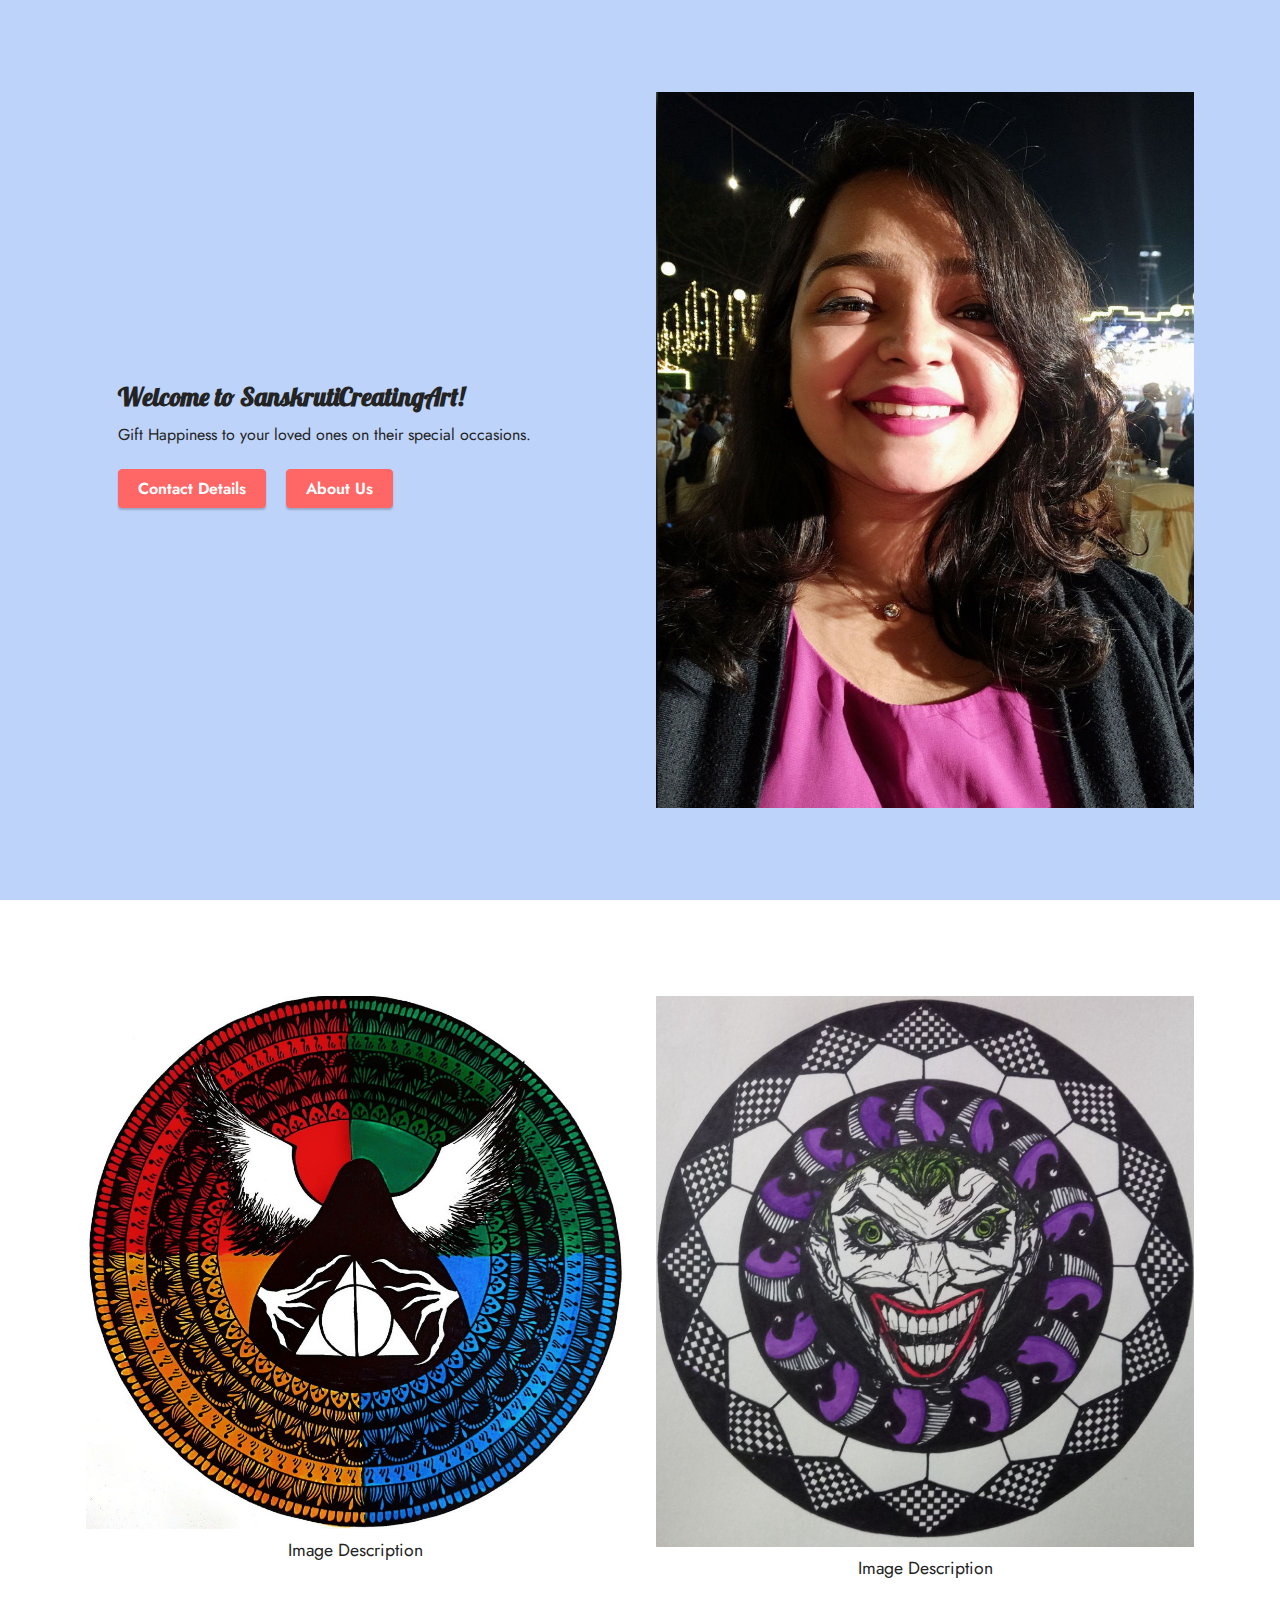
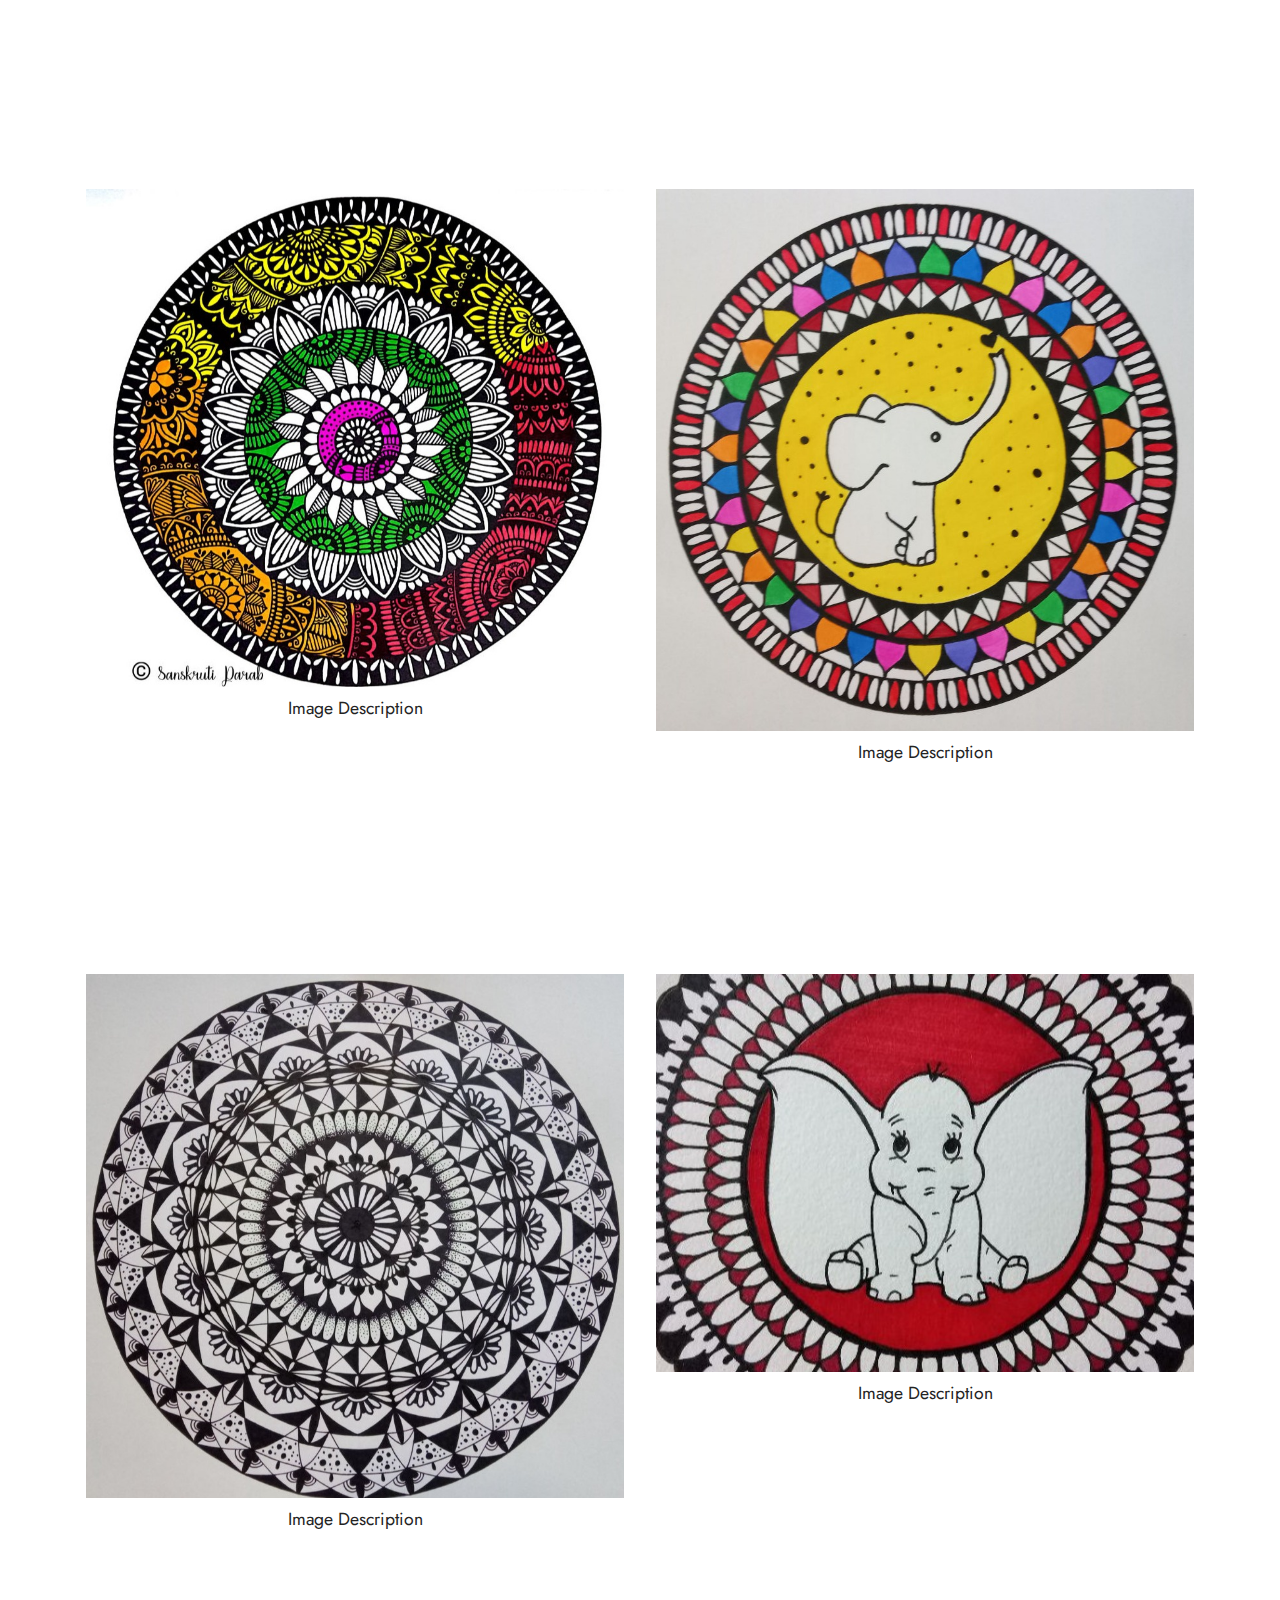
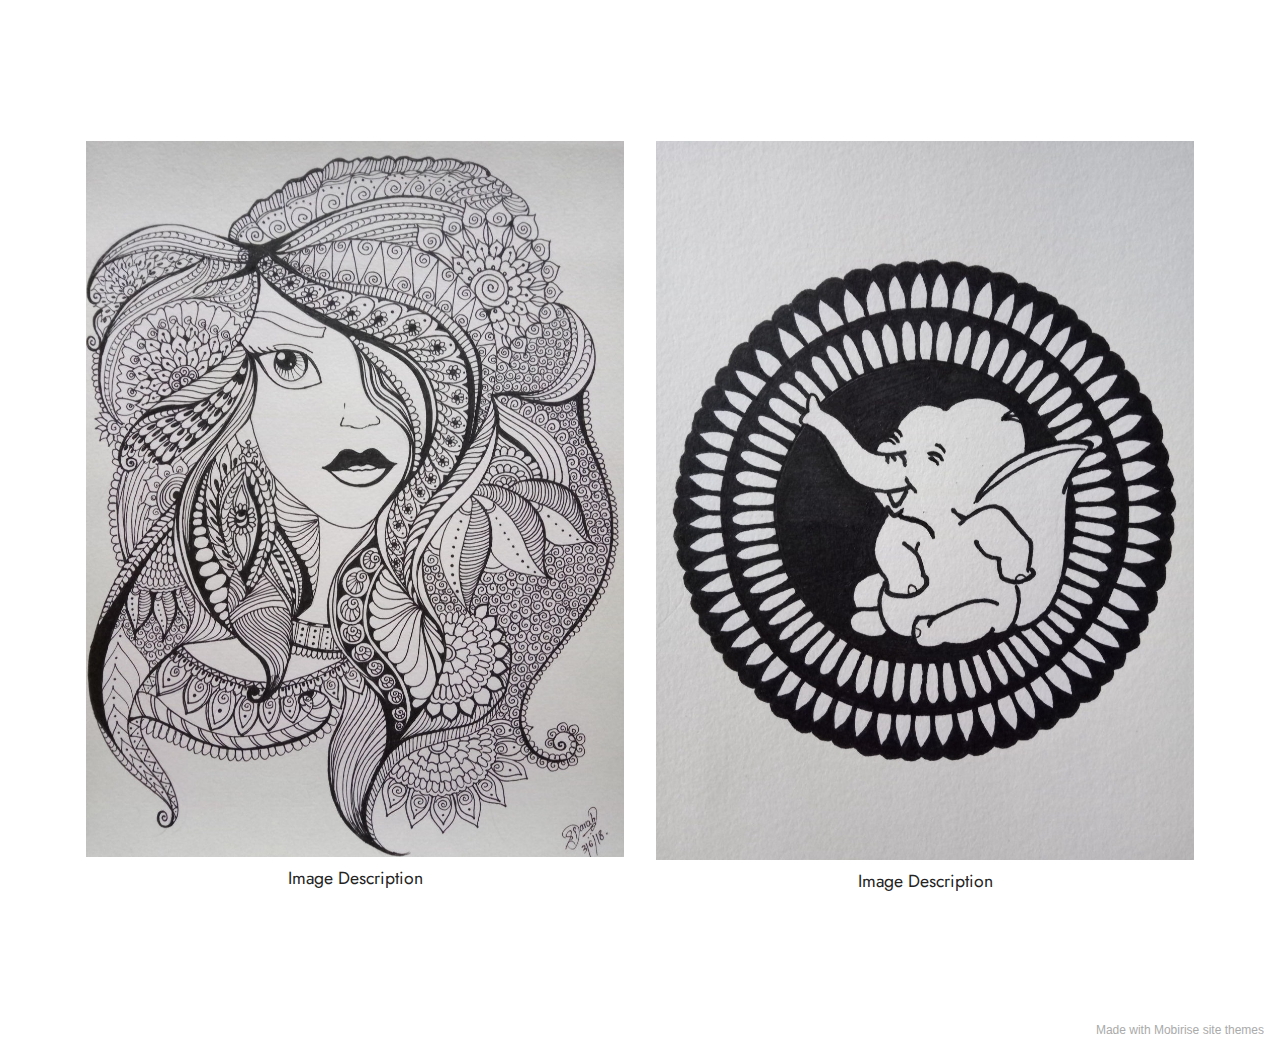
==== index.html @ b6c5616b "photos added" ====
<!DOCTYPE html>
<html  >
<head>
  <!-- Site made with Mobirise Website Builder v5.2.0, https://mobirise.com -->
  <meta charset="UTF-8">
  <meta http-equiv="X-UA-Compatible" content="IE=edge">
  <meta name="generator" content="Mobirise v5.2.0, mobirise.com">
  <meta name="viewport" content="width=device-width, initial-scale=1, minimum-scale=1">
  <link rel="shortcut icon" href="assets/images/logo5.png" type="image/x-icon">
  <meta name="description" content="">
  
  
  <title>Home</title>
  <link rel="stylesheet" href="assets/tether/tether.min.css">
  <link rel="stylesheet" href="assets/bootstrap/css/bootstrap.min.css">
  <link rel="stylesheet" href="assets/bootstrap/css/bootstrap-grid.min.css">
  <link rel="stylesheet" href="assets/bootstrap/css/bootstrap-reboot.min.css">
  <link rel="stylesheet" href="assets/theme/css/style.css">
  <link rel="preload" as="style" href="assets/mobirise/css/mbr-additional.css"><link rel="stylesheet" href="assets/mobirise/css/mbr-additional.css" type="text/css">
  
  
  
  
</head>
<body>
  
  <section class="header14 cid-sftawHmHbn mbr-fullscreen" id="header14-k">

    

    

    <div class="container">
        <div class="row justify-content-center align-items-center">
            <div class="col-12 col-md-6 image-wrapper">
                <img src="assets/images/2020-01-20-21-46-44-1076x1076.jpeg" alt="Sanskruti">
            </div>
            <div class="col-12 col-md">
                <div class="text-wrapper">
                    <h1 class="mbr-section-title mbr-fonts-style mb-3 display-1"><strong>Welcome to SanskrutiCreatingArt!</strong></h1>
                    <p class="mbr-text mbr-fonts-style display-2">Gift Happiness to your loved ones on their special occasions.<br></p>
                    <div class="mbr-section-btn mt-3"><a class="btn btn-secondary display-2" href="https://mobiri.se">Contact Details</a>
                        <a class="btn btn-secondary display-2" href="https://mobiri.se">About Us</a></div>
                </div>
            </div>
        </div>
    </div>
</section>

<section class="image4 cid-sfypBHKzAH" id="image4-n">
    

    

    <div class="container">
        <div class="row">
            <div class="col-12 col-lg-6">
                <div class="image-wrapper">
                    <img src="assets/images/3sepef0cxc1faa7dfthy8hb7-1076x1064.jpeg" alt="Mobirise">
                    <p class="mbr-text mbr-fonts-style mt-2 align-center display-4">
                        Image Description</p>
                </div>
            </div>
            <div class="col-12 col-lg-6">
                <div class="image-wrapper">
                    <img src="assets/images/camscanner-09-06-2020-10.47.32-1-1-1076x1032.jpeg" alt="Mobirise">
                    <p class="mbr-text mbr-fonts-style mt-2 align-center display-4">
                        Image Description</p>
                </div>
            </div>
        </div>
    </div>
</section>

<section class="image4 cid-sfypMsRPaR" id="image4-p">
    

    

    <div class="container">
        <div class="row">
            <div class="col-12 col-lg-6">
                <div class="image-wrapper">
                    <img src="assets/images/bbk6d7kf7wxhfcddhuvvafbu-1-1076x1435.jpeg" alt="Mobirise">
                    <p class="mbr-text mbr-fonts-style mt-2 align-center display-4">
                        Image Description</p>
                </div>
            </div>
            <div class="col-12 col-lg-6">
                <div class="image-wrapper">
                    <img src="assets/images/photo-1551710550114-1076x807.jpeg" alt="Mobirise">
                    <p class="mbr-text mbr-fonts-style mt-2 align-center display-4">
                        Image Description</p>
                </div>
            </div>
        </div>
    </div>
</section>

<section class="image4 cid-sfypN7flZM" id="image4-q">
    

    

    <div class="container">
        <div class="row">
            <div class="col-12 col-lg-6">
                <div class="image-wrapper">
                    <img src="assets/images/y6bngvrpb03mbuk9m44evrkx.jpg-580x435.jpeg" alt="Mobirise">
                    <p class="mbr-text mbr-fonts-style mt-2 align-center display-4">
                        Image Description</p>
                </div>
            </div>
            <div class="col-12 col-lg-6">
                <div class="image-wrapper">
                    <img src="assets/images/chxhkkyg2dbn3pku3y6ytl6d-1076x807.jpeg" alt="Mobirise">
                    <p class="mbr-text mbr-fonts-style mt-2 align-center display-4">
                        Image Description</p>
                </div>
            </div>
        </div>
    </div>
</section>

<section class="image4 cid-sfypNo1ck6" id="image4-r">
    

    

    <div class="container">
        <div class="row">
            <div class="col-12 col-lg-6">
                <div class="image-wrapper">
                    <img src="assets/images/mc4sb5wceqty36cm0qb6u4cf-1076x1435.jpeg" alt="Mobirise">
                    <p class="mbr-text mbr-fonts-style mt-2 align-center display-4">
                        Image Description</p>
                </div>
            </div>
            <div class="col-12 col-lg-6">
                <div class="image-wrapper">
                    <img src="assets/images/5r0frptd1hj6j3u1a0egd5yd-1076x1435.jpeg" alt="Mobirise">
                    <p class="mbr-text mbr-fonts-style mt-2 align-center display-4">
                        Image Description</p>
                </div>
            </div>
        </div>
    </div>
</section><section style="background-color: #fff; font-family: -apple-system, BlinkMacSystemFont, 'Segoe UI', 'Roboto', 'Helvetica Neue', Arial, sans-serif; color:#aaa; font-size:12px; padding: 0; align-items: center; display: flex;"><a href="https://mobirise.site/j" style="flex: 1 1; height: 3rem; padding-left: 1rem;"></a><p style="flex: 0 0 auto; margin:0; padding-right:1rem;">Made with <a href="https://mobirise.site/b" style="color:#aaa;">Mobirise</a> site themes</p></section><script src="assets/web/assets/jquery/jquery.min.js"></script>  <script src="assets/popper/popper.min.js"></script>  <script src="assets/tether/tether.min.js"></script>  <script src="assets/bootstrap/js/bootstrap.min.js"></script>  <script src="assets/smoothscroll/smooth-scroll.js"></script>  <script src="assets/theme/js/script.js"></script>  
  
  
</body>
</html>
---- assets/theme/css/style.css ----
section {
  background-color: #ffffff;
}

body {
  font-style: normal;
  line-height: 1.5;
  font-weight: 400;
  color: #232323;
  position: relative;
}

section,
.container,
.container-fluid {
  position: relative;
  word-wrap: break-word;
}

a.mbr-iconfont:hover {
  text-decoration: none;
}

.article .lead p,
.article .lead ul,
.article .lead ol,
.article .lead pre,
.article .lead blockquote {
  margin-bottom: 0;
}

a {
  font-style: normal;
  font-weight: 400;
  cursor: pointer;
}

a, a:hover {
  text-decoration: none;
}

.mbr-section-title {
  font-style: normal;
  line-height: 1.3;
}

.mbr-section-subtitle {
  line-height: 1.3;
}

.mbr-text {
  font-style: normal;
  line-height: 1.7;
}

h1,
h2,
h3,
h4,
h5,
h6,
.display-1,
.display-2,
.display-4,
.display-5,
.display-7,
span,
p,
a {
  line-height: 1;
  word-break: break-word;
  word-wrap: break-word;
  font-weight: 400;
}

b,
strong {
  font-weight: bold;
}

input:-webkit-autofill, input:-webkit-autofill:hover, input:-webkit-autofill:focus, input:-webkit-autofill:active {
  -webkit-transition-delay: 9999s;
          transition-delay: 9999s;
  -webkit-transition-property: background-color, color;
  transition-property: background-color, color;
}

textarea[type="hidden"] {
  display: none;
}

section {
  background-position: 50% 50%;
  background-repeat: no-repeat;
  background-size: cover;
}

section .mbr-background-video,
section .mbr-background-video-preview {
  position: absolute;
  bottom: 0;
  left: 0;
  right: 0;
  top: 0;
}

.hidden {
  visibility: hidden;
}

.mbr-z-index20 {
  z-index: 20;
}

/*! Base colors */
.mbr-white {
  color: #ffffff;
}

.mbr-black {
  color: #111111;
}

.mbr-bg-white {
  background-color: #ffffff;
}

.mbr-bg-black {
  background-color: #000000;
}

/*! Text-aligns */
.align-left {
  text-align: left;
}

.align-center {
  text-align: center;
}

.align-right {
  text-align: right;
}

/*! Font-weight  */
.mbr-light {
  font-weight: 300;
}

.mbr-regular {
  font-weight: 400;
}

.mbr-semibold {
  font-weight: 500;
}

.mbr-bold {
  font-weight: 700;
}

/*! Media  */
.media-content {
  -ms-flex-preferred-size: 100%;
      flex-basis: 100%;
}

.media-container-row {
  display: -webkit-box;
  display: -ms-flexbox;
  display: flex;
  -webkit-box-orient: horizontal;
  -webkit-box-direction: normal;
      -ms-flex-direction: row;
          flex-direction: row;
  -ms-flex-wrap: wrap;
      flex-wrap: wrap;
  -webkit-box-pack: center;
      -ms-flex-pack: center;
          justify-content: center;
  -ms-flex-line-pack: center;
      align-content: center;
  -webkit-box-align: start;
      -ms-flex-align: start;
          align-items: start;
}

.media-container-row .media-size-item {
  width: 400px;
}

.media-container-column {
  display: -webkit-box;
  display: -ms-flexbox;
  display: flex;
  -webkit-box-orient: vertical;
  -webkit-box-direction: normal;
      -ms-flex-direction: column;
          flex-direction: column;
  -ms-flex-wrap: wrap;
      flex-wrap: wrap;
  -webkit-box-pack: center;
      -ms-flex-pack: center;
          justify-content: center;
  -ms-flex-line-pack: center;
      align-content: center;
  -webkit-box-align: stretch;
      -ms-flex-align: stretch;
          align-items: stretch;
}

.media-container-column > * {
  width: 100%;
}

@media (min-width: 992px) {
  .media-container-row {
    -ms-flex-wrap: nowrap;
        flex-wrap: nowrap;
  }
}

figure {
  margin-bottom: 0;
  overflow: hidden;
}

figure[mbr-media-size] {
  -webkit-transition: width 0.1s;
  transition: width 0.1s;
}

img,
iframe {
  display: block;
  width: 100%;
}

.card {
  background-color: transparent;
  border: none;
}

.card-box {
  width: 100%;
}

.card-img {
  text-align: center;
  -ms-flex-negative: 0;
      flex-shrink: 0;
  -webkit-flex-shrink: 0;
}

.media {
  max-width: 100%;
  margin: 0 auto;
}

.mbr-figure {
  -ms-flex-item-align: center;
      -ms-grid-row-align: center;
      align-self: center;
}

.media-container > div {
  max-width: 100%;
}

.mbr-figure img,
.card-img img {
  width: 100%;
}

@media (max-width: 991px) {
  .media-size-item {
    width: auto !important;
  }
  .media {
    width: auto;
  }
  .mbr-figure {
    width: 100% !important;
  }
}

/*! Buttons */
.mbr-section-btn {
  margin-left: -0.6rem;
  margin-right: -0.6rem;
  font-size: 0;
}

.btn {
  font-weight: 600;
  border-width: 1px;
  font-style: normal;
  margin: 0.6rem 0.6rem;
  white-space: normal;
  -webkit-transition: all 0.2s ease-in-out;
  transition: all 0.2s ease-in-out;
  display: -webkit-inline-box;
  display: -ms-inline-flexbox;
  display: inline-flex;
  -webkit-box-align: center;
      -ms-flex-align: center;
          align-items: center;
  -webkit-box-pack: center;
      -ms-flex-pack: center;
          justify-content: center;
  word-break: break-word;
}

.btn-sm {
  font-weight: 600;
  letter-spacing: 0px;
  -webkit-transition: all 0.3s ease-in-out;
  transition: all 0.3s ease-in-out;
}

.btn-md {
  font-weight: 600;
  letter-spacing: 0px;
  -webkit-transition: all 0.3s ease-in-out;
  transition: all 0.3s ease-in-out;
}

.btn-lg {
  font-weight: 600;
  letter-spacing: 0px;
  -webkit-transition: all 0.3s ease-in-out;
  transition: all 0.3s ease-in-out;
}

.btn-form {
  margin: 0;
}

.btn-form:hover {
  cursor: pointer;
}

nav .mbr-section-btn {
  margin-left: 0rem;
  margin-right: 0rem;
}

/*! Btn icon margin */
.btn .mbr-iconfont,
.btn.btn-sm .mbr-iconfont {
  -webkit-box-ordinal-group: 2;
      -ms-flex-order: 1;
          order: 1;
  cursor: pointer;
  margin-left: 0.5rem;
  vertical-align: sub;
}

.btn.btn-md .mbr-iconfont,
.btn.btn-md .mbr-iconfont {
  margin-left: 0.8rem;
}

.mbr-regular {
  font-weight: 400;
}

.mbr-semibold {
  font-weight: 500;
}

.mbr-bold {
  font-weight: 700;
}

[type="submit"] {
  -webkit-appearance: none;
}

/*! Full-screen */
.mbr-fullscreen .mbr-overlay {
  min-height: 100vh;
}

.mbr-fullscreen {
  display: -webkit-box;
  display: -ms-flexbox;
  display: flex;
  display: -moz-flex;
  display: -ms-flex;
  display: -o-flex;
  -webkit-box-align: center;
      -ms-flex-align: center;
          align-items: center;
  min-height: 100vh;
  padding-top: 3rem;
  padding-bottom: 3rem;
}

/*! Map */
.map {
  height: 25rem;
  position: relative;
}

.map iframe {
  width: 100%;
  height: 100%;
}

/*! Scroll to top arrow */
.mbr-arrow-up {
  bottom: 25px;
  right: 90px;
  position: fixed;
  text-align: right;
  z-index: 5000;
  color: #ffffff;
  font-size: 22px;
}

.mbr-arrow-up a {
  background: rgba(0, 0, 0, 0.2);
  border-radius: 50%;
  color: #fff;
  display: inline-block;
  height: 60px;
  width: 60px;
  border: 2px solid #fff;
  outline-style: none !important;
  position: relative;
  text-decoration: none;
  -webkit-transition: all 0.3s ease-in-out;
  transition: all 0.3s ease-in-out;
  cursor: pointer;
  text-align: center;
}

.mbr-arrow-up a:hover {
  background-color: rgba(0, 0, 0, 0.4);
}

.mbr-arrow-up a i {
  line-height: 60px;
}

.mbr-arrow-up-icon {
  display: block;
  color: #fff;
}

.mbr-arrow-up-icon::before {
  content: "\203a";
  display: inline-block;
  font-family: serif;
  font-size: 22px;
  line-height: 1;
  font-style: normal;
  position: relative;
  top: 6px;
  left: -4px;
  -webkit-transform: rotate(-90deg);
          transform: rotate(-90deg);
}

/*! Arrow Down */
.mbr-arrow {
  position: absolute;
  bottom: 45px;
  left: 50%;
  width: 60px;
  height: 60px;
  cursor: pointer;
  background-color: rgba(80, 80, 80, 0.5);
  border-radius: 50%;
  -webkit-transform: translateX(-50%);
          transform: translateX(-50%);
}

@media (max-width: 767px) {
  .mbr-arrow {
    display: none;
  }
}

.mbr-arrow > a {
  display: inline-block;
  text-decoration: none;
  outline-style: none;
  -webkit-animation: arrowdown 1.7s ease-in-out infinite;
          animation: arrowdown 1.7s ease-in-out infinite;
  color: #ffffff;
}

.mbr-arrow > a > i {
  position: absolute;
  top: -2px;
  left: 15px;
  font-size: 2rem;
}

#scrollToTop a i::before {
  content: "";
  position: absolute;
  display: block;
  border-bottom: 2.5px solid #fff;
  border-left: 2.5px solid #fff;
  width: 27.8%;
  height: 27.8%;
  left: 50%;
  top: 50%;
  -webkit-transform: rotate(135deg);
  transform: translateY(-30%) translateX(-50%) rotate(135deg);
}

@keyframes arrowdown {
  0% {
    -webkit-transform: translateY(0px);
            transform: translateY(0px);
  }
  50% {
    -webkit-transform: translateY(-5px);
            transform: translateY(-5px);
  }
  100% {
    -webkit-transform: translateY(0px);
            transform: translateY(0px);
  }
}

@-webkit-keyframes arrowdown {
  0% {
    -webkit-transform: translateY(0px);
            transform: translateY(0px);
  }
  50% {
    -webkit-transform: translateY(-5px);
            transform: translateY(-5px);
  }
  100% {
    -webkit-transform: translateY(0px);
            transform: translateY(0px);
  }
}

@media (max-width: 500px) {
  .mbr-arrow-up {
    left: 50%;
    right: auto;
  }
}

/*Gradients animation*/
@keyframes gradient-animation {
  from {
    background-position: 0% 100%;
    -webkit-animation-timing-function: ease-in-out;
            animation-timing-function: ease-in-out;
  }
  to {
    background-position: 100% 0%;
    -webkit-animation-timing-function: ease-in-out;
            animation-timing-function: ease-in-out;
  }
}

@-webkit-keyframes gradient-animation {
  from {
    background-position: 0% 100%;
    -webkit-animation-timing-function: ease-in-out;
            animation-timing-function: ease-in-out;
  }
  to {
    background-position: 100% 0%;
    -webkit-animation-timing-function: ease-in-out;
            animation-timing-function: ease-in-out;
  }
}

.bg-gradient {
  background-size: 200% 200%;
  animation: gradient-animation 5s infinite alternate;
  -webkit-animation: gradient-animation 5s infinite alternate;
}

.menu .navbar-brand {
  display: -webkit-flex;
}

.menu .navbar-brand span {
  display: -webkit-box;
  display: -ms-flexbox;
  display: flex;
  display: -webkit-flex;
}

.menu .navbar-brand .navbar-caption-wrap {
  display: -webkit-flex;
}

.menu .navbar-brand .navbar-logo img {
  display: -webkit-flex;
}

@media (min-width: 768px) and (max-width: 991px) {
  .menu .navbar-toggleable-sm .navbar-nav {
    display: -webkit-box;
    display: -ms-flexbox;
  }
}

@media (max-width: 991px) {
  .menu .navbar-collapse {
    max-height: 93.5vh;
  }
  .menu .navbar-collapse.show {
    overflow: auto;
  }
}

@media (min-width: 992px) {
  .menu .navbar-nav.nav-dropdown {
    display: -webkit-flex;
  }
  .menu .navbar-toggleable-sm .navbar-collapse {
    display: -webkit-flex !important;
  }
  .menu .collapsed .navbar-collapse {
    max-height: 93.5vh;
  }
  .menu .collapsed .navbar-collapse.show {
    overflow: auto;
  }
}

@media (max-width: 767px) {
  .menu .navbar-collapse {
    max-height: 80vh;
  }
}

.nav-link .mbr-iconfont {
  margin-right: .5rem;
}

.navbar {
  display: -webkit-flex;
  -webkit-flex-wrap: wrap;
  -webkit-align-items: center;
  -webkit-justify-content: space-between;
}

.navbar-collapse {
  -webkit-flex-basis: 100%;
  -webkit-flex-grow: 1;
  -webkit-align-items: center;
}

.nav-dropdown .link {
  padding: 0.667em 1.667em !important;
  margin: 0 !important;
}

.nav {
  display: -webkit-flex;
  -webkit-flex-wrap: wrap;
}

.row {
  display: -webkit-flex;
  -webkit-flex-wrap: wrap;
}

.justify-content-center {
  -webkit-justify-content: center;
}

.form-inline {
  display: -webkit-flex;
}

.card-wrapper {
  -webkit-flex: 1;
}

.carousel-control {
  z-index: 10;
  display: -webkit-flex;
}

.carousel-controls {
  display: -webkit-flex;
}

.media {
  display: -webkit-flex;
}

.form-group:focus {
  outline: none;
}

.jq-selectbox__select {
  padding: 7px 0;
  position: relative;
}

.jq-selectbox__dropdown {
  overflow: hidden;
  border-radius: 10px;
  position: absolute;
  top: 100%;
  left: 0 !important;
  width: 100% !important;
}

.jq-selectbox__trigger-arrow {
  right: 0;
  -webkit-transform: translateY(-50%);
          transform: translateY(-50%);
}

.jq-selectbox li {
  padding: 1.07em 0.5em;
}

input[type="range"] {
  padding-left: 0 !important;
  padding-right: 0 !important;
}

.modal-dialog,
.modal-content {
  height: 100%;
}

.modal-dialog .carousel-inner {
  height: calc(100vh - 1.75rem);
}

@media (max-width: 575px) {
  .modal-dialog .carousel-inner {
    height: calc(100vh - 1rem);
  }
}

.carousel-item {
  text-align: center;
}

.carousel-item img {
  margin: auto;
}

.navbar-toggler {
  -webkit-align-self: flex-start;
  -ms-flex-item-align: start;
  align-self: flex-start;
  padding: 0.25rem 0.75rem;
  font-size: 1.25rem;
  line-height: 1;
  background: transparent;
  border: 1px solid transparent;
  border-radius: 0.25rem;
}

.navbar-toggler:focus,
.navbar-toggler:hover {
  text-decoration: none;
}

.navbar-toggler-icon {
  display: inline-block;
  width: 1.5em;
  height: 1.5em;
  vertical-align: middle;
  content: "";
  background: no-repeat center center;
  background-size: 100% 100%;
}

.navbar-toggler-left {
  position: absolute;
  left: 1rem;
}

.navbar-toggler-right {
  position: absolute;
  right: 1rem;
}

.card-img {
  width: auto;
}

.menu .navbar.collapsed:not(.beta-menu) {
  -webkit-box-orient: vertical;
  -webkit-box-direction: normal;
      -ms-flex-direction: column;
          flex-direction: column;
}

.carousel-item.active,
.carousel-item-next,
.carousel-item-prev {
  display: -webkit-box;
  display: -ms-flexbox;
  display: flex;
}

.note-air-layout .dropup .dropdown-menu,
.note-air-layout .navbar-fixed-bottom .dropdown .dropdown-menu {
  bottom: initial !important;
}

html,
body {
  height: auto;
  min-height: 100vh;
}

.dropup .dropdown-toggle::after {
  display: none;
}

.form-asterisk {
  font-family: initial;
  position: absolute;
  top: -2px;
  font-weight: normal;
}

.form-control-label {
  position: relative;
  cursor: pointer;
  margin-bottom: 0.357em;
  padding: 0;
}

.alert {
  color: #ffffff;
  border-radius: 0;
  border: 0;
  font-size: 1.1rem;
  line-height: 1.5;
  margin-bottom: 1.875rem;
  padding: 1.25rem;
  position: relative;
  text-align: center;
}

.alert.alert-form::after {
  background-color: inherit;
  bottom: -7px;
  content: "";
  display: block;
  height: 14px;
  left: 50%;
  margin-left: -7px;
  position: absolute;
  -webkit-transform: rotate(45deg);
          transform: rotate(45deg);
  width: 14px;
}

.form-control {
  background-color: #ffffff;
  background-clip: border-box;
  color: #232323;
  line-height: 1rem !important;
  height: auto;
  padding: 0.6rem 1.2rem;
  -webkit-transition: border-color 0.25s ease 0s;
  transition: border-color 0.25s ease 0s;
  border: 1px solid transparent !important;
  border-radius: 4px;
  -webkit-box-shadow: rgba(0, 0, 0, 0.07) 0px 1px 1px 0px, rgba(0, 0, 0, 0.07) 0px 1px 3px 0px, rgba(0, 0, 0, 0.03) 0px 0px 0px 1px;
          box-shadow: rgba(0, 0, 0, 0.07) 0px 1px 1px 0px, rgba(0, 0, 0, 0.07) 0px 1px 3px 0px, rgba(0, 0, 0, 0.03) 0px 0px 0px 1px;
}

.form-active .form-control:invalid {
  border-color: red;
}

form .row {
  margin-left: -0.6rem;
  margin-right: -0.6rem;
}

form .row [class*="col"] {
  padding-left: 0.6rem;
  padding-right: 0.6rem;
}

form .mbr-section-btn {
  margin: 0;
  padding-left: 0.6rem;
  padding-right: 0.6rem;
}

form .btn {
  display: -webkit-box;
  display: -ms-flexbox;
  display: flex;
  padding: 0.6rem 1.2rem;
  margin: 0;
}

form .form-check-input {
  margin-top: .5;
}

textarea.form-control {
  line-height: 1.5rem !important;
}

.form-group {
  margin-bottom: 1.2rem;
}

.form-control,
form .btn {
  min-height: 48px;
}

.gdpr-block label span.textGDPR input[name='gdpr'] {
  top: 7px;
}

.form-control:focus {
  -webkit-box-shadow: none;
          box-shadow: none;
}

:focus {
  outline: none;
}

.mbr-overlay {
  background-color: #000;
  bottom: 0;
  left: 0;
  opacity: 0.5;
  position: absolute;
  right: 0;
  top: 0;
  z-index: 0;
  pointer-events: none;
}

blockquote {
  font-style: italic;
  padding: 3rem;
  font-size: 1.09rem;
  position: relative;
  border-left: 3px solid;
}

ul,
ol,
pre,
blockquote {
  margin-bottom: 2.3125rem;
}

.mt-4 {
  margin-top: 2rem !important;
}

.mb-4 {
  margin-bottom: 2rem !important;
}

@media (min-width: 992px) {
  .container {
    padding-left: 16px;
    padding-right: 16px;
  }
  .row {
    margin-left: -16px;
    margin-right: -16px;
  }
  .row > [class*="col"] {
    padding-left: 16px;
    padding-right: 16px;
  }
}

@media (min-width: 768px) {
  .container-fluid {
    padding-left: 32px;
    padding-right: 32px;
  }
}

@media (min-width: 768px) and (max-width: 991px) {
  .mbr-container {
    padding-left: 32px;
    padding-right: 32px;
  }
}

@media (max-width: 767px) {
  .mbr-container {
    padding-left: 16px;
    padding-right: 16px;
  }
}

.card-wrapper,
.item-wrapper {
  overflow: hidden;
}

.app-video-wrapper > img {
  opacity: 1;
}
/*# sourceMappingURL=style.css.map */.engine {
	position: absolute;
	text-indent: -2400px;
	text-align: center;
	padding: 0;
	top: 0;
	left: -2400px;
}
---- assets/mobirise/css/mbr-additional.css ----
@import url(https://fonts.googleapis.com/css?family=Lobster:400&display=swap);
@import url(https://fonts.googleapis.com/css?family=Jost:100,200,300,400,500,600,700,800,900,100i,200i,300i,400i,500i,600i,700i,800i,900i&display=swap);





body {
  font-family: IBM Plex Sans;
}
.display-1 {
  font-family: 'Lobster', display;
  font-size: 1.6rem;
  line-height: 1.1;
}
.display-1 > .mbr-iconfont {
  font-size: 2rem;
}
.display-2 {
  font-family: 'Jost', sans-serif;
  font-size: 1rem;
  line-height: 1.1;
}
.display-2 > .mbr-iconfont {
  font-size: 1.25rem;
}
.display-4 {
  font-family: 'Jost', sans-serif;
  font-size: 1.1rem;
  line-height: 1.5;
}
.display-4 > .mbr-iconfont {
  font-size: 1.375rem;
}
.display-5 {
  font-family: 'Jost', sans-serif;
  font-size: 2.2rem;
  line-height: 1.5;
}
.display-5 > .mbr-iconfont {
  font-size: 2.75rem;
}
.display-7 {
  font-family: 'Jost', sans-serif;
  font-size: 1.2rem;
  line-height: 1.5;
}
.display-7 > .mbr-iconfont {
  font-size: 1.5rem;
}
/* ---- Fluid typography for mobile devices ---- */
/* 1.4 - font scale ratio ( bootstrap == 1.42857 ) */
/* 100vw - current viewport width */
/* (48 - 20)  48 == 48rem == 768px, 20 == 20rem == 320px(minimal supported viewport) */
/* 0.65 - min scale variable, may vary */
@media (max-width: 992px) {
  .display-1 {
    font-size: 1.28rem;
  }
}
@media (max-width: 768px) {
  .display-1 {
    font-size: 1.12rem;
    font-size: calc( 1.21rem + (1.6 - 1.21) * ((100vw - 20rem) / (48 - 20)));
    line-height: calc( 1.1 * (1.21rem + (1.6 - 1.21) * ((100vw - 20rem) / (48 - 20))));
  }
  .display-2 {
    font-size: 0.8rem;
    font-size: calc( 1rem + (1 - 1) * ((100vw - 20rem) / (48 - 20)));
    line-height: calc( 1.3 * (1rem + (1 - 1) * ((100vw - 20rem) / (48 - 20))));
  }
  .display-4 {
    font-size: 0.88rem;
    font-size: calc( 1.0350000000000001rem + (1.1 - 1.0350000000000001) * ((100vw - 20rem) / (48 - 20)));
    line-height: calc( 1.4 * (1.0350000000000001rem + (1.1 - 1.0350000000000001) * ((100vw - 20rem) / (48 - 20))));
  }
  .display-5 {
    font-size: 1.76rem;
    font-size: calc( 1.42rem + (2.2 - 1.42) * ((100vw - 20rem) / (48 - 20)));
    line-height: calc( 1.4 * (1.42rem + (2.2 - 1.42) * ((100vw - 20rem) / (48 - 20))));
  }
  .display-7 {
    font-size: 0.96rem;
    font-size: calc( 1.07rem + (1.2 - 1.07) * ((100vw - 20rem) / (48 - 20)));
    line-height: calc( 1.4 * (1.07rem + (1.2 - 1.07) * ((100vw - 20rem) / (48 - 20))));
  }
}
/* Buttons */
.btn {
  padding: 0.6rem 1.2rem;
  border-radius: 4px;
}
.btn-sm {
  padding: 0.6rem 1.2rem;
  border-radius: 4px;
}
.btn-md {
  padding: 0.6rem 1.2rem;
  border-radius: 4px;
}
.btn-lg {
  padding: 1rem 2.6rem;
  border-radius: 4px;
}
.bg-primary {
  background-color: #6592e6 !important;
}
.bg-success {
  background-color: #40b0bf !important;
}
.bg-info {
  background-color: #47b5ed !important;
}
.bg-warning {
  background-color: #ffe161 !important;
}
.bg-danger {
  background-color: #ff9966 !important;
}
.btn-primary,
.btn-primary:active {
  background-color: #6592e6 !important;
  border-color: #6592e6 !important;
  color: #ffffff !important;
  box-shadow: 0 2px 2px 0 rgba(0, 0, 0, 0.2);
}
.btn-primary:hover,
.btn-primary:focus,
.btn-primary.focus,
.btn-primary.active {
  color: #ffffff !important;
  background-color: #2260d2 !important;
  border-color: #2260d2 !important;
  box-shadow: 0 2px 5px 0 rgba(0, 0, 0, 0.2);
}
.btn-primary.disabled,
.btn-primary:disabled {
  color: #ffffff !important;
  background-color: #2260d2 !important;
  border-color: #2260d2 !important;
}
.btn-secondary,
.btn-secondary:active {
  background-color: #ff6666 !important;
  border-color: #ff6666 !important;
  color: #ffffff !important;
  box-shadow: 0 2px 2px 0 rgba(0, 0, 0, 0.2);
}
.btn-secondary:hover,
.btn-secondary:focus,
.btn-secondary.focus,
.btn-secondary.active {
  color: #ffffff !important;
  background-color: #ff0f0f !important;
  border-color: #ff0f0f !important;
  box-shadow: 0 2px 5px 0 rgba(0, 0, 0, 0.2);
}
.btn-secondary.disabled,
.btn-secondary:disabled {
  color: #ffffff !important;
  background-color: #ff0f0f !important;
  border-color: #ff0f0f !important;
}
.btn-info,
.btn-info:active {
  background-color: #47b5ed !important;
  border-color: #47b5ed !important;
  color: #ffffff !important;
  box-shadow: 0 2px 2px 0 rgba(0, 0, 0, 0.2);
}
.btn-info:hover,
.btn-info:focus,
.btn-info.focus,
.btn-info.active {
  color: #ffffff !important;
  background-color: #148cca !important;
  border-color: #148cca !important;
  box-shadow: 0 2px 5px 0 rgba(0, 0, 0, 0.2);
}
.btn-info.disabled,
.btn-info:disabled {
  color: #ffffff !important;
  background-color: #148cca !important;
  border-color: #148cca !important;
}
.btn-success,
.btn-success:active {
  background-color: #40b0bf !important;
  border-color: #40b0bf !important;
  color: #ffffff !important;
  box-shadow: 0 2px 2px 0 rgba(0, 0, 0, 0.2);
}
.btn-success:hover,
.btn-success:focus,
.btn-success.focus,
.btn-success.active {
  color: #ffffff !important;
  background-color: #2a747e !important;
  border-color: #2a747e !important;
  box-shadow: 0 2px 5px 0 rgba(0, 0, 0, 0.2);
}
.btn-success.disabled,
.btn-success:disabled {
  color: #ffffff !important;
  background-color: #2a747e !important;
  border-color: #2a747e !important;
}
.btn-warning,
.btn-warning:active {
  background-color: #ffe161 !important;
  border-color: #ffe161 !important;
  color: #614f00 !important;
  box-shadow: 0 2px 2px 0 rgba(0, 0, 0, 0.2);
}
.btn-warning:hover,
.btn-warning:focus,
.btn-warning.focus,
.btn-warning.active {
  color: #0a0800 !important;
  background-color: #ffd10a !important;
  border-color: #ffd10a !important;
  box-shadow: 0 2px 5px 0 rgba(0, 0, 0, 0.2);
}
.btn-warning.disabled,
.btn-warning:disabled {
  color: #614f00 !important;
  background-color: #ffd10a !important;
  border-color: #ffd10a !important;
}
.btn-danger,
.btn-danger:active {
  background-color: #ff9966 !important;
  border-color: #ff9966 !important;
  color: #ffffff !important;
  box-shadow: 0 2px 2px 0 rgba(0, 0, 0, 0.2);
}
.btn-danger:hover,
.btn-danger:focus,
.btn-danger.focus,
.btn-danger.active {
  color: #ffffff !important;
  background-color: #ff5f0f !important;
  border-color: #ff5f0f !important;
  box-shadow: 0 2px 5px 0 rgba(0, 0, 0, 0.2);
}
.btn-danger.disabled,
.btn-danger:disabled {
  color: #ffffff !important;
  background-color: #ff5f0f !important;
  border-color: #ff5f0f !important;
}
.btn-white,
.btn-white:active {
  background-color: #fafafa !important;
  border-color: #fafafa !important;
  color: #7a7a7a !important;
  box-shadow: 0 2px 2px 0 rgba(0, 0, 0, 0.2);
}
.btn-white:hover,
.btn-white:focus,
.btn-white.focus,
.btn-white.active {
  color: #4f4f4f !important;
  background-color: #cfcfcf !important;
  border-color: #cfcfcf !important;
  box-shadow: 0 2px 5px 0 rgba(0, 0, 0, 0.2);
}
.btn-white.disabled,
.btn-white:disabled {
  color: #7a7a7a !important;
  background-color: #cfcfcf !important;
  border-color: #cfcfcf !important;
}
.btn-black,
.btn-black:active {
  background-color: #232323 !important;
  border-color: #232323 !important;
  color: #ffffff !important;
  box-shadow: 0 2px 2px 0 rgba(0, 0, 0, 0.2);
}
.btn-black:hover,
.btn-black:focus,
.btn-black.focus,
.btn-black.active {
  color: #ffffff !important;
  background-color: #000000 !important;
  border-color: #000000 !important;
  box-shadow: 0 2px 5px 0 rgba(0, 0, 0, 0.2);
}
.btn-black.disabled,
.btn-black:disabled {
  color: #ffffff !important;
  background-color: #000000 !important;
  border-color: #000000 !important;
}
.btn-primary-outline,
.btn-primary-outline:active {
  background-color: transparent !important;
  border-color: transparent;
  color: #6592e6;
}
.btn-primary-outline:hover,
.btn-primary-outline:focus,
.btn-primary-outline.focus,
.btn-primary-outline.active {
  color: #2260d2 !important;
  background-color: transparent!important;
  border-color: transparent!important;
  box-shadow: none!important;
}
.btn-primary-outline.disabled,
.btn-primary-outline:disabled {
  color: #ffffff !important;
  background-color: #6592e6 !important;
  border-color: #6592e6 !important;
}
.btn-secondary-outline,
.btn-secondary-outline:active {
  background-color: transparent !important;
  border-color: transparent;
  color: #ff6666;
}
.btn-secondary-outline:hover,
.btn-secondary-outline:focus,
.btn-secondary-outline.focus,
.btn-secondary-outline.active {
  color: #ff0f0f !important;
  background-color: transparent!important;
  border-color: transparent!important;
  box-shadow: none!important;
}
.btn-secondary-outline.disabled,
.btn-secondary-outline:disabled {
  color: #ffffff !important;
  background-color: #ff6666 !important;
  border-color: #ff6666 !important;
}
.btn-info-outline,
.btn-info-outline:active {
  background-color: transparent !important;
  border-color: transparent;
  color: #47b5ed;
}
.btn-info-outline:hover,
.btn-info-outline:focus,
.btn-info-outline.focus,
.btn-info-outline.active {
  color: #148cca !important;
  background-color: transparent!important;
  border-color: transparent!important;
  box-shadow: none!important;
}
.btn-info-outline.disabled,
.btn-info-outline:disabled {
  color: #ffffff !important;
  background-color: #47b5ed !important;
  border-color: #47b5ed !important;
}
.btn-success-outline,
.btn-success-outline:active {
  background-color: transparent !important;
  border-color: transparent;
  color: #40b0bf;
}
.btn-success-outline:hover,
.btn-success-outline:focus,
.btn-success-outline.focus,
.btn-success-outline.active {
  color: #2a747e !important;
  background-color: transparent!important;
  border-color: transparent!important;
  box-shadow: none!important;
}
.btn-success-outline.disabled,
.btn-success-outline:disabled {
  color: #ffffff !important;
  background-color: #40b0bf !important;
  border-color: #40b0bf !important;
}
.btn-warning-outline,
.btn-warning-outline:active {
  background-color: transparent !important;
  border-color: transparent;
  color: #ffe161;
}
.btn-warning-outline:hover,
.btn-warning-outline:focus,
.btn-warning-outline.focus,
.btn-warning-outline.active {
  color: #ffd10a !important;
  background-color: transparent!important;
  border-color: transparent!important;
  box-shadow: none!important;
}
.btn-warning-outline.disabled,
.btn-warning-outline:disabled {
  color: #614f00 !important;
  background-color: #ffe161 !important;
  border-color: #ffe161 !important;
}
.btn-danger-outline,
.btn-danger-outline:active {
  background-color: transparent !important;
  border-color: transparent;
  color: #ff9966;
}
.btn-danger-outline:hover,
.btn-danger-outline:focus,
.btn-danger-outline.focus,
.btn-danger-outline.active {
  color: #ff5f0f !important;
  background-color: transparent!important;
  border-color: transparent!important;
  box-shadow: none!important;
}
.btn-danger-outline.disabled,
.btn-danger-outline:disabled {
  color: #ffffff !important;
  background-color: #ff9966 !important;
  border-color: #ff9966 !important;
}
.btn-black-outline,
.btn-black-outline:active {
  background-color: transparent !important;
  border-color: transparent;
  color: #232323;
}
.btn-black-outline:hover,
.btn-black-outline:focus,
.btn-black-outline.focus,
.btn-black-outline.active {
  color: #000000 !important;
  background-color: transparent!important;
  border-color: transparent!important;
  box-shadow: none!important;
}
.btn-black-outline.disabled,
.btn-black-outline:disabled {
  color: #ffffff !important;
  background-color: #232323 !important;
  border-color: #232323 !important;
}
.btn-white-outline,
.btn-white-outline:active {
  background-color: transparent !important;
  border-color: transparent;
  color: #fafafa;
}
.btn-white-outline:hover,
.btn-white-outline:focus,
.btn-white-outline.focus,
.btn-white-outline.active {
  color: #cfcfcf !important;
  background-color: transparent!important;
  border-color: transparent!important;
  box-shadow: none!important;
}
.btn-white-outline.disabled,
.btn-white-outline:disabled {
  color: #7a7a7a !important;
  background-color: #fafafa !important;
  border-color: #fafafa !important;
}
.text-primary {
  color: #6592e6 !important;
}
.text-secondary {
  color: #ff6666 !important;
}
.text-success {
  color: #40b0bf !important;
}
.text-info {
  color: #47b5ed !important;
}
.text-warning {
  color: #ffe161 !important;
}
.text-danger {
  color: #ff9966 !important;
}
.text-white {
  color: #fafafa !important;
}
.text-black {
  color: #232323 !important;
}
a.text-primary:hover,
a.text-primary:focus,
a.text-primary.active {
  color: #205ac5 !important;
}
a.text-secondary:hover,
a.text-secondary:focus,
a.text-secondary.active {
  color: #ff0000 !important;
}
a.text-success:hover,
a.text-success:focus,
a.text-success.active {
  color: #266a73 !important;
}
a.text-info:hover,
a.text-info:focus,
a.text-info.active {
  color: #1283bc !important;
}
a.text-warning:hover,
a.text-warning:focus,
a.text-warning.active {
  color: #facb00 !important;
}
a.text-danger:hover,
a.text-danger:focus,
a.text-danger.active {
  color: #ff5500 !important;
}
a.text-white:hover,
a.text-white:focus,
a.text-white.active {
  color: #c7c7c7 !important;
}
a.text-black:hover,
a.text-black:focus,
a.text-black.active {
  color: #000000 !important;
}
a[class*="text-"]:not(.nav-link):not(.dropdown-item):not([role]) {
  position: relative;
  background-image: transparent;
  background-size: 10000px 2px;
  background-repeat: no-repeat;
  background-position: 0px 1.2em;
  background-position: -10000px 1.2em;
}
a[class*="text-"]:not(.nav-link):not(.dropdown-item):not([role]):hover {
  transition: background-position 2s ease-in-out;
  background-image: linear-gradient(currentColor 50%, currentColor 50%);
  background-position: 0px 1.2em;
}
.nav-tabs .nav-link.active {
  color: #6592e6;
}
.nav-tabs .nav-link:not(.active) {
  color: #232323;
}
.alert-success {
  background-color: #70c770;
}
.alert-info {
  background-color: #47b5ed;
}
.alert-warning {
  background-color: #ffe161;
}
.alert-danger {
  background-color: #ff9966;
}
.mbr-gallery-filter li.active .btn {
  background-color: #6592e6;
  border-color: #6592e6;
  color: #ffffff;
}
.mbr-gallery-filter li.active .btn:focus {
  box-shadow: none;
}
a,
a:hover {
  color: #6592e6;
}
.mbr-plan-header.bg-primary .mbr-plan-subtitle,
.mbr-plan-header.bg-primary .mbr-plan-price-desc {
  color: #ffffff;
}
.mbr-plan-header.bg-success .mbr-plan-subtitle,
.mbr-plan-header.bg-success .mbr-plan-price-desc {
  color: #a0d8df;
}
.mbr-plan-header.bg-info .mbr-plan-subtitle,
.mbr-plan-header.bg-info .mbr-plan-price-desc {
  color: #ffffff;
}
.mbr-plan-header.bg-warning .mbr-plan-subtitle,
.mbr-plan-header.bg-warning .mbr-plan-price-desc {
  color: #ffffff;
}
.mbr-plan-header.bg-danger .mbr-plan-subtitle,
.mbr-plan-header.bg-danger .mbr-plan-price-desc {
  color: #ffffff;
}
/* Scroll to top button*/
.scrollToTop_wraper {
  display: none;
}
.form-control {
  font-family: 'Jost', sans-serif;
  font-size: 1.1rem;
  line-height: 1.5;
  font-weight: 400;
}
.form-control > .mbr-iconfont {
  font-size: 1.375rem;
}
.form-control:hover,
.form-control:focus {
  box-shadow: rgba(0, 0, 0, 0.07) 0px 1px 1px 0px, rgba(0, 0, 0, 0.07) 0px 1px 3px 0px, rgba(0, 0, 0, 0.03) 0px 0px 0px 1px;
  border-color: #6592e6 !important;
}
.form-control:-webkit-input-placeholder {
  font-family: 'Jost', sans-serif;
  font-size: 1.1rem;
  line-height: 1.5;
  font-weight: 400;
}
.form-control:-webkit-input-placeholder > .mbr-iconfont {
  font-size: 1.375rem;
}
blockquote {
  border-color: #6592e6;
}
/* Forms */
.jq-selectbox li:hover,
.jq-selectbox li.selected {
  background-color: #6592e6;
  color: #ffffff;
}
.jq-number__spin {
  transition: 0.25s ease;
}
.jq-number__spin:hover {
  border-color: #6592e6;
}
.jq-selectbox .jq-selectbox__trigger-arrow,
.jq-number__spin.minus:after,
.jq-number__spin.plus:after {
  transition: 0.4s;
  border-top-color: #353535;
  border-bottom-color: #353535;
}
.jq-selectbox:hover .jq-selectbox__trigger-arrow,
.jq-number__spin.minus:hover:after,
.jq-number__spin.plus:hover:after {
  border-top-color: #6592e6;
  border-bottom-color: #6592e6;
}
.xdsoft_datetimepicker .xdsoft_calendar td.xdsoft_default,
.xdsoft_datetimepicker .xdsoft_calendar td.xdsoft_current,
.xdsoft_datetimepicker .xdsoft_timepicker .xdsoft_time_box > div > div.xdsoft_current {
  color: #ffffff !important;
  background-color: #6592e6 !important;
  box-shadow: none !important;
}
.xdsoft_datetimepicker .xdsoft_calendar td:hover,
.xdsoft_datetimepicker .xdsoft_timepicker .xdsoft_time_box > div > div:hover {
  color: #000000 !important;
  background: #ff6666 !important;
  box-shadow: none !important;
}
.lazy-bg {
  background-image: none !important;
}
.lazy-placeholder:not(section),
.lazy-none {
  display: block;
  position: relative;
  padding-bottom: 56.25%;
  width: 100%;
  height: auto;
}
iframe.lazy-placeholder,
.lazy-placeholder:after {
  content: '';
  position: absolute;
  width: 200px;
  height: 200px;
  background: transparent no-repeat center;
  background-size: contain;
  top: 50%;
  left: 50%;
  transform: translateX(-50%) translateY(-50%);
  background-image: url("data:image/svg+xml;charset=UTF-8,%3csvg width='32' height='32' viewBox='0 0 64 64' xmlns='http://www.w3.org/2000/svg' stroke='%236592e6' %3e%3cg fill='none' fill-rule='evenodd'%3e%3cg transform='translate(16 16)' stroke-width='2'%3e%3ccircle stroke-opacity='.5' cx='16' cy='16' r='16'/%3e%3cpath d='M32 16c0-9.94-8.06-16-16-16'%3e%3canimateTransform attributeName='transform' type='rotate' from='0 16 16' to='360 16 16' dur='1s' repeatCount='indefinite'/%3e%3c/path%3e%3c/g%3e%3c/g%3e%3c/svg%3e");
}
section.lazy-placeholder:after {
  opacity: 0.5;
}
body {
  overflow-x: hidden;
}
a {
  transition: color 0.6s;
}
.cid-sftawHmHbn {
  background-color: #bed3f9;
}
.cid-sftawHmHbn .row {
  flex-direction: row-reverse;
}
@media (max-width: 991px) {
  .cid-sftawHmHbn .image-wrapper {
    margin-bottom: 2rem;
  }
}
.cid-sftawHmHbn .image-wrapper img {
  width: 100%;
  object-fit: cover;
}
@media (min-width: 992px) {
  .cid-sftawHmHbn .text-wrapper {
    padding: 0 2rem;
  }
}
@media (max-width: 768px) {
  .cid-sftawHmHbn .text-wrapper {
    margin-bottom: 2rem;
  }
}
.cid-sftawHmHbn .mbr-section-title {
  text-align: left;
  color: #232323;
}
.cid-sfypBHKzAH {
  padding-top: 6rem;
  padding-bottom: 6rem;
  background-color: #ffffff;
}
@media (max-width: 991px) {
  .cid-sfypBHKzAH .image-wrapper {
    margin-bottom: 1rem;
  }
}
.cid-sfypBHKzAH .row {
  flex-direction: row-reverse;
}
.cid-sfypBHKzAH img {
  width: 100%;
}
.cid-sfypMsRPaR {
  padding-top: 6rem;
  padding-bottom: 6rem;
  background-color: #ffffff;
}
@media (max-width: 991px) {
  .cid-sfypMsRPaR .image-wrapper {
    margin-bottom: 1rem;
  }
}
.cid-sfypMsRPaR .row {
  flex-direction: row-reverse;
}
.cid-sfypMsRPaR img {
  width: 100%;
}
.cid-sfypN7flZM {
  padding-top: 6rem;
  padding-bottom: 6rem;
  background-color: #ffffff;
}
@media (max-width: 991px) {
  .cid-sfypN7flZM .image-wrapper {
    margin-bottom: 1rem;
  }
}
.cid-sfypN7flZM .row {
  flex-direction: row-reverse;
}
.cid-sfypN7flZM img {
  width: 100%;
}
.cid-sfypNo1ck6 {
  padding-top: 6rem;
  padding-bottom: 6rem;
  background-color: #ffffff;
}
@media (max-width: 991px) {
  .cid-sfypNo1ck6 .image-wrapper {
    margin-bottom: 1rem;
  }
}
.cid-sfypNo1ck6 .row {
  flex-direction: row-reverse;
}
.cid-sfypNo1ck6 img {
  width: 100%;
}
---- assets/mobirise/css/mbr-additional.css ----
@import url(https://fonts.googleapis.com/css?family=Lobster:400&display=swap);
@import url(https://fonts.googleapis.com/css?family=Jost:100,200,300,400,500,600,700,800,900,100i,200i,300i,400i,500i,600i,700i,800i,900i&display=swap);





body {
  font-family: IBM Plex Sans;
}
.display-1 {
  font-family: 'Lobster', display;
  font-size: 1.6rem;
  line-height: 1.1;
}
.display-1 > .mbr-iconfont {
  font-size: 2rem;
}
.display-2 {
  font-family: 'Jost', sans-serif;
  font-size: 1rem;
  line-height: 1.1;
}
.display-2 > .mbr-iconfont {
  font-size: 1.25rem;
}
.display-4 {
  font-family: 'Jost', sans-serif;
  font-size: 1.1rem;
  line-height: 1.5;
}
.display-4 > .mbr-iconfont {
  font-size: 1.375rem;
}
.display-5 {
  font-family: 'Jost', sans-serif;
  font-size: 2.2rem;
  line-height: 1.5;
}
.display-5 > .mbr-iconfont {
  font-size: 2.75rem;
}
.display-7 {
  font-family: 'Jost', sans-serif;
  font-size: 1.2rem;
  line-height: 1.5;
}
.display-7 > .mbr-iconfont {
  font-size: 1.5rem;
}
/* ---- Fluid typography for mobile devices ---- */
/* 1.4 - font scale ratio ( bootstrap == 1.42857 ) */
/* 100vw - current viewport width */
/* (48 - 20)  48 == 48rem == 768px, 20 == 20rem == 320px(minimal supported viewport) */
/* 0.65 - min scale variable, may vary */
@media (max-width: 992px) {
  .display-1 {
    font-size: 1.28rem;
  }
}
@media (max-width: 768px) {
  .display-1 {
    font-size: 1.12rem;
    font-size: calc( 1.21rem + (1.6 - 1.21) * ((100vw - 20rem) / (48 - 20)));
    line-height: calc( 1.1 * (1.21rem + (1.6 - 1.21) * ((100vw - 20rem) / (48 - 20))));
  }
  .display-2 {
    font-size: 0.8rem;
    font-size: calc( 1rem + (1 - 1) * ((100vw - 20rem) / (48 - 20)));
    line-height: calc( 1.3 * (1rem + (1 - 1) * ((100vw - 20rem) / (48 - 20))));
  }
  .display-4 {
    font-size: 0.88rem;
    font-size: calc( 1.0350000000000001rem + (1.1 - 1.0350000000000001) * ((100vw - 20rem) / (48 - 20)));
    line-height: calc( 1.4 * (1.0350000000000001rem + (1.1 - 1.0350000000000001) * ((100vw - 20rem) / (48 - 20))));
  }
  .display-5 {
    font-size: 1.76rem;
    font-size: calc( 1.42rem + (2.2 - 1.42) * ((100vw - 20rem) / (48 - 20)));
    line-height: calc( 1.4 * (1.42rem + (2.2 - 1.42) * ((100vw - 20rem) / (48 - 20))));
  }
  .display-7 {
    font-size: 0.96rem;
    font-size: calc( 1.07rem + (1.2 - 1.07) * ((100vw - 20rem) / (48 - 20)));
    line-height: calc( 1.4 * (1.07rem + (1.2 - 1.07) * ((100vw - 20rem) / (48 - 20))));
  }
}
/* Buttons */
.btn {
  padding: 0.6rem 1.2rem;
  border-radius: 4px;
}
.btn-sm {
  padding: 0.6rem 1.2rem;
  border-radius: 4px;
}
.btn-md {
  padding: 0.6rem 1.2rem;
  border-radius: 4px;
}
.btn-lg {
  padding: 1rem 2.6rem;
  border-radius: 4px;
}
.bg-primary {
  background-color: #6592e6 !important;
}
.bg-success {
  background-color: #40b0bf !important;
}
.bg-info {
  background-color: #47b5ed !important;
}
.bg-warning {
  background-color: #ffe161 !important;
}
.bg-danger {
  background-color: #ff9966 !important;
}
.btn-primary,
.btn-primary:active {
  background-color: #6592e6 !important;
  border-color: #6592e6 !important;
  color: #ffffff !important;
  box-shadow: 0 2px 2px 0 rgba(0, 0, 0, 0.2);
}
.btn-primary:hover,
.btn-primary:focus,
.btn-primary.focus,
.btn-primary.active {
  color: #ffffff !important;
  background-color: #2260d2 !important;
  border-color: #2260d2 !important;
  box-shadow: 0 2px 5px 0 rgba(0, 0, 0, 0.2);
}
.btn-primary.disabled,
.btn-primary:disabled {
  color: #ffffff !important;
  background-color: #2260d2 !important;
  border-color: #2260d2 !important;
}
.btn-secondary,
.btn-secondary:active {
  background-color: #ff6666 !important;
  border-color: #ff6666 !important;
  color: #ffffff !important;
  box-shadow: 0 2px 2px 0 rgba(0, 0, 0, 0.2);
}
.btn-secondary:hover,
.btn-secondary:focus,
.btn-secondary.focus,
.btn-secondary.active {
  color: #ffffff !important;
  background-color: #ff0f0f !important;
  border-color: #ff0f0f !important;
  box-shadow: 0 2px 5px 0 rgba(0, 0, 0, 0.2);
}
.btn-secondary.disabled,
.btn-secondary:disabled {
  color: #ffffff !important;
  background-color: #ff0f0f !important;
  border-color: #ff0f0f !important;
}
.btn-info,
.btn-info:active {
  background-color: #47b5ed !important;
  border-color: #47b5ed !important;
  color: #ffffff !important;
  box-shadow: 0 2px 2px 0 rgba(0, 0, 0, 0.2);
}
.btn-info:hover,
.btn-info:focus,
.btn-info.focus,
.btn-info.active {
  color: #ffffff !important;
  background-color: #148cca !important;
  border-color: #148cca !important;
  box-shadow: 0 2px 5px 0 rgba(0, 0, 0, 0.2);
}
.btn-info.disabled,
.btn-info:disabled {
  color: #ffffff !important;
  background-color: #148cca !important;
  border-color: #148cca !important;
}
.btn-success,
.btn-success:active {
  background-color: #40b0bf !important;
  border-color: #40b0bf !important;
  color: #ffffff !important;
  box-shadow: 0 2px 2px 0 rgba(0, 0, 0, 0.2);
}
.btn-success:hover,
.btn-success:focus,
.btn-success.focus,
.btn-success.active {
  color: #ffffff !important;
  background-color: #2a747e !important;
  border-color: #2a747e !important;
  box-shadow: 0 2px 5px 0 rgba(0, 0, 0, 0.2);
}
.btn-success.disabled,
.btn-success:disabled {
  color: #ffffff !important;
  background-color: #2a747e !important;
  border-color: #2a747e !important;
}
.btn-warning,
.btn-warning:active {
  background-color: #ffe161 !important;
  border-color: #ffe161 !important;
  color: #614f00 !important;
  box-shadow: 0 2px 2px 0 rgba(0, 0, 0, 0.2);
}
.btn-warning:hover,
.btn-warning:focus,
.btn-warning.focus,
.btn-warning.active {
  color: #0a0800 !important;
  background-color: #ffd10a !important;
  border-color: #ffd10a !important;
  box-shadow: 0 2px 5px 0 rgba(0, 0, 0, 0.2);
}
.btn-warning.disabled,
.btn-warning:disabled {
  color: #614f00 !important;
  background-color: #ffd10a !important;
  border-color: #ffd10a !important;
}
.btn-danger,
.btn-danger:active {
  background-color: #ff9966 !important;
  border-color: #ff9966 !important;
  color: #ffffff !important;
  box-shadow: 0 2px 2px 0 rgba(0, 0, 0, 0.2);
}
.btn-danger:hover,
.btn-danger:focus,
.btn-danger.focus,
.btn-danger.active {
  color: #ffffff !important;
  background-color: #ff5f0f !important;
  border-color: #ff5f0f !important;
  box-shadow: 0 2px 5px 0 rgba(0, 0, 0, 0.2);
}
.btn-danger.disabled,
.btn-danger:disabled {
  color: #ffffff !important;
  background-color: #ff5f0f !important;
  border-color: #ff5f0f !important;
}
.btn-white,
.btn-white:active {
  background-color: #fafafa !important;
  border-color: #fafafa !important;
  color: #7a7a7a !important;
  box-shadow: 0 2px 2px 0 rgba(0, 0, 0, 0.2);
}
.btn-white:hover,
.btn-white:focus,
.btn-white.focus,
.btn-white.active {
  color: #4f4f4f !important;
  background-color: #cfcfcf !important;
  border-color: #cfcfcf !important;
  box-shadow: 0 2px 5px 0 rgba(0, 0, 0, 0.2);
}
.btn-white.disabled,
.btn-white:disabled {
  color: #7a7a7a !important;
  background-color: #cfcfcf !important;
  border-color: #cfcfcf !important;
}
.btn-black,
.btn-black:active {
  background-color: #232323 !important;
  border-color: #232323 !important;
  color: #ffffff !important;
  box-shadow: 0 2px 2px 0 rgba(0, 0, 0, 0.2);
}
.btn-black:hover,
.btn-black:focus,
.btn-black.focus,
.btn-black.active {
  color: #ffffff !important;
  background-color: #000000 !important;
  border-color: #000000 !important;
  box-shadow: 0 2px 5px 0 rgba(0, 0, 0, 0.2);
}
.btn-black.disabled,
.btn-black:disabled {
  color: #ffffff !important;
  background-color: #000000 !important;
  border-color: #000000 !important;
}
.btn-primary-outline,
.btn-primary-outline:active {
  background-color: transparent !important;
  border-color: transparent;
  color: #6592e6;
}
.btn-primary-outline:hover,
.btn-primary-outline:focus,
.btn-primary-outline.focus,
.btn-primary-outline.active {
  color: #2260d2 !important;
  background-color: transparent!important;
  border-color: transparent!important;
  box-shadow: none!important;
}
.btn-primary-outline.disabled,
.btn-primary-outline:disabled {
  color: #ffffff !important;
  background-color: #6592e6 !important;
  border-color: #6592e6 !important;
}
.btn-secondary-outline,
.btn-secondary-outline:active {
  background-color: transparent !important;
  border-color: transparent;
  color: #ff6666;
}
.btn-secondary-outline:hover,
.btn-secondary-outline:focus,
.btn-secondary-outline.focus,
.btn-secondary-outline.active {
  color: #ff0f0f !important;
  background-color: transparent!important;
  border-color: transparent!important;
  box-shadow: none!important;
}
.btn-secondary-outline.disabled,
.btn-secondary-outline:disabled {
  color: #ffffff !important;
  background-color: #ff6666 !important;
  border-color: #ff6666 !important;
}
.btn-info-outline,
.btn-info-outline:active {
  background-color: transparent !important;
  border-color: transparent;
  color: #47b5ed;
}
.btn-info-outline:hover,
.btn-info-outline:focus,
.btn-info-outline.focus,
.btn-info-outline.active {
  color: #148cca !important;
  background-color: transparent!important;
  border-color: transparent!important;
  box-shadow: none!important;
}
.btn-info-outline.disabled,
.btn-info-outline:disabled {
  color: #ffffff !important;
  background-color: #47b5ed !important;
  border-color: #47b5ed !important;
}
.btn-success-outline,
.btn-success-outline:active {
  background-color: transparent !important;
  border-color: transparent;
  color: #40b0bf;
}
.btn-success-outline:hover,
.btn-success-outline:focus,
.btn-success-outline.focus,
.btn-success-outline.active {
  color: #2a747e !important;
  background-color: transparent!important;
  border-color: transparent!important;
  box-shadow: none!important;
}
.btn-success-outline.disabled,
.btn-success-outline:disabled {
  color: #ffffff !important;
  background-color: #40b0bf !important;
  border-color: #40b0bf !important;
}
.btn-warning-outline,
.btn-warning-outline:active {
  background-color: transparent !important;
  border-color: transparent;
  color: #ffe161;
}
.btn-warning-outline:hover,
.btn-warning-outline:focus,
.btn-warning-outline.focus,
.btn-warning-outline.active {
  color: #ffd10a !important;
  background-color: transparent!important;
  border-color: transparent!important;
  box-shadow: none!important;
}
.btn-warning-outline.disabled,
.btn-warning-outline:disabled {
  color: #614f00 !important;
  background-color: #ffe161 !important;
  border-color: #ffe161 !important;
}
.btn-danger-outline,
.btn-danger-outline:active {
  background-color: transparent !important;
  border-color: transparent;
  color: #ff9966;
}
.btn-danger-outline:hover,
.btn-danger-outline:focus,
.btn-danger-outline.focus,
.btn-danger-outline.active {
  color: #ff5f0f !important;
  background-color: transparent!important;
  border-color: transparent!important;
  box-shadow: none!important;
}
.btn-danger-outline.disabled,
.btn-danger-outline:disabled {
  color: #ffffff !important;
  background-color: #ff9966 !important;
  border-color: #ff9966 !important;
}
.btn-black-outline,
.btn-black-outline:active {
  background-color: transparent !important;
  border-color: transparent;
  color: #232323;
}
.btn-black-outline:hover,
.btn-black-outline:focus,
.btn-black-outline.focus,
.btn-black-outline.active {
  color: #000000 !important;
  background-color: transparent!important;
  border-color: transparent!important;
  box-shadow: none!important;
}
.btn-black-outline.disabled,
.btn-black-outline:disabled {
  color: #ffffff !important;
  background-color: #232323 !important;
  border-color: #232323 !important;
}
.btn-white-outline,
.btn-white-outline:active {
  background-color: transparent !important;
  border-color: transparent;
  color: #fafafa;
}
.btn-white-outline:hover,
.btn-white-outline:focus,
.btn-white-outline.focus,
.btn-white-outline.active {
  color: #cfcfcf !important;
  background-color: transparent!important;
  border-color: transparent!important;
  box-shadow: none!important;
}
.btn-white-outline.disabled,
.btn-white-outline:disabled {
  color: #7a7a7a !important;
  background-color: #fafafa !important;
  border-color: #fafafa !important;
}
.text-primary {
  color: #6592e6 !important;
}
.text-secondary {
  color: #ff6666 !important;
}
.text-success {
  color: #40b0bf !important;
}
.text-info {
  color: #47b5ed !important;
}
.text-warning {
  color: #ffe161 !important;
}
.text-danger {
  color: #ff9966 !important;
}
.text-white {
  color: #fafafa !important;
}
.text-black {
  color: #232323 !important;
}
a.text-primary:hover,
a.text-primary:focus,
a.text-primary.active {
  color: #205ac5 !important;
}
a.text-secondary:hover,
a.text-secondary:focus,
a.text-secondary.active {
  color: #ff0000 !important;
}
a.text-success:hover,
a.text-success:focus,
a.text-success.active {
  color: #266a73 !important;
}
a.text-info:hover,
a.text-info:focus,
a.text-info.active {
  color: #1283bc !important;
}
a.text-warning:hover,
a.text-warning:focus,
a.text-warning.active {
  color: #facb00 !important;
}
a.text-danger:hover,
a.text-danger:focus,
a.text-danger.active {
  color: #ff5500 !important;
}
a.text-white:hover,
a.text-white:focus,
a.text-white.active {
  color: #c7c7c7 !important;
}
a.text-black:hover,
a.text-black:focus,
a.text-black.active {
  color: #000000 !important;
}
a[class*="text-"]:not(.nav-link):not(.dropdown-item):not([role]) {
  position: relative;
  background-image: transparent;
  background-size: 10000px 2px;
  background-repeat: no-repeat;
  background-position: 0px 1.2em;
  background-position: -10000px 1.2em;
}
a[class*="text-"]:not(.nav-link):not(.dropdown-item):not([role]):hover {
  transition: background-position 2s ease-in-out;
  background-image: linear-gradient(currentColor 50%, currentColor 50%);
  background-position: 0px 1.2em;
}
.nav-tabs .nav-link.active {
  color: #6592e6;
}
.nav-tabs .nav-link:not(.active) {
  color: #232323;
}
.alert-success {
  background-color: #70c770;
}
.alert-info {
  background-color: #47b5ed;
}
.alert-warning {
  background-color: #ffe161;
}
.alert-danger {
  background-color: #ff9966;
}
.mbr-gallery-filter li.active .btn {
  background-color: #6592e6;
  border-color: #6592e6;
  color: #ffffff;
}
.mbr-gallery-filter li.active .btn:focus {
  box-shadow: none;
}
a,
a:hover {
  color: #6592e6;
}
.mbr-plan-header.bg-primary .mbr-plan-subtitle,
.mbr-plan-header.bg-primary .mbr-plan-price-desc {
  color: #ffffff;
}
.mbr-plan-header.bg-success .mbr-plan-subtitle,
.mbr-plan-header.bg-success .mbr-plan-price-desc {
  color: #a0d8df;
}
.mbr-plan-header.bg-info .mbr-plan-subtitle,
.mbr-plan-header.bg-info .mbr-plan-price-desc {
  color: #ffffff;
}
.mbr-plan-header.bg-warning .mbr-plan-subtitle,
.mbr-plan-header.bg-warning .mbr-plan-price-desc {
  color: #ffffff;
}
.mbr-plan-header.bg-danger .mbr-plan-subtitle,
.mbr-plan-header.bg-danger .mbr-plan-price-desc {
  color: #ffffff;
}
/* Scroll to top button*/
.scrollToTop_wraper {
  display: none;
}
.form-control {
  font-family: 'Jost', sans-serif;
  font-size: 1.1rem;
  line-height: 1.5;
  font-weight: 400;
}
.form-control > .mbr-iconfont {
  font-size: 1.375rem;
}
.form-control:hover,
.form-control:focus {
  box-shadow: rgba(0, 0, 0, 0.07) 0px 1px 1px 0px, rgba(0, 0, 0, 0.07) 0px 1px 3px 0px, rgba(0, 0, 0, 0.03) 0px 0px 0px 1px;
  border-color: #6592e6 !important;
}
.form-control:-webkit-input-placeholder {
  font-family: 'Jost', sans-serif;
  font-size: 1.1rem;
  line-height: 1.5;
  font-weight: 400;
}
.form-control:-webkit-input-placeholder > .mbr-iconfont {
  font-size: 1.375rem;
}
blockquote {
  border-color: #6592e6;
}
/* Forms */
.jq-selectbox li:hover,
.jq-selectbox li.selected {
  background-color: #6592e6;
  color: #ffffff;
}
.jq-number__spin {
  transition: 0.25s ease;
}
.jq-number__spin:hover {
  border-color: #6592e6;
}
.jq-selectbox .jq-selectbox__trigger-arrow,
.jq-number__spin.minus:after,
.jq-number__spin.plus:after {
  transition: 0.4s;
  border-top-color: #353535;
  border-bottom-color: #353535;
}
.jq-selectbox:hover .jq-selectbox__trigger-arrow,
.jq-number__spin.minus:hover:after,
.jq-number__spin.plus:hover:after {
  border-top-color: #6592e6;
  border-bottom-color: #6592e6;
}
.xdsoft_datetimepicker .xdsoft_calendar td.xdsoft_default,
.xdsoft_datetimepicker .xdsoft_calendar td.xdsoft_current,
.xdsoft_datetimepicker .xdsoft_timepicker .xdsoft_time_box > div > div.xdsoft_current {
  color: #ffffff !important;
  background-color: #6592e6 !important;
  box-shadow: none !important;
}
.xdsoft_datetimepicker .xdsoft_calendar td:hover,
.xdsoft_datetimepicker .xdsoft_timepicker .xdsoft_time_box > div > div:hover {
  color: #000000 !important;
  background: #ff6666 !important;
  box-shadow: none !important;
}
.lazy-bg {
  background-image: none !important;
}
.lazy-placeholder:not(section),
.lazy-none {
  display: block;
  position: relative;
  padding-bottom: 56.25%;
  width: 100%;
  height: auto;
}
iframe.lazy-placeholder,
.lazy-placeholder:after {
  content: '';
  position: absolute;
  width: 200px;
  height: 200px;
  background: transparent no-repeat center;
  background-size: contain;
  top: 50%;
  left: 50%;
  transform: translateX(-50%) translateY(-50%);
  background-image: url("data:image/svg+xml;charset=UTF-8,%3csvg width='32' height='32' viewBox='0 0 64 64' xmlns='http://www.w3.org/2000/svg' stroke='%236592e6' %3e%3cg fill='none' fill-rule='evenodd'%3e%3cg transform='translate(16 16)' stroke-width='2'%3e%3ccircle stroke-opacity='.5' cx='16' cy='16' r='16'/%3e%3cpath d='M32 16c0-9.94-8.06-16-16-16'%3e%3canimateTransform attributeName='transform' type='rotate' from='0 16 16' to='360 16 16' dur='1s' repeatCount='indefinite'/%3e%3c/path%3e%3c/g%3e%3c/g%3e%3c/svg%3e");
}
section.lazy-placeholder:after {
  opacity: 0.5;
}
body {
  overflow-x: hidden;
}
a {
  transition: color 0.6s;
}
.cid-sftawHmHbn {
  background-color: #bed3f9;
}
.cid-sftawHmHbn .row {
  flex-direction: row-reverse;
}
@media (max-width: 991px) {
  .cid-sftawHmHbn .image-wrapper {
    margin-bottom: 2rem;
  }
}
.cid-sftawHmHbn .image-wrapper img {
  width: 100%;
  object-fit: cover;
}
@media (min-width: 992px) {
  .cid-sftawHmHbn .text-wrapper {
    padding: 0 2rem;
  }
}
@media (max-width: 768px) {
  .cid-sftawHmHbn .text-wrapper {
    margin-bottom: 2rem;
  }
}
.cid-sftawHmHbn .mbr-section-title {
  text-align: left;
  color: #232323;
}
.cid-sfypBHKzAH {
  padding-top: 6rem;
  padding-bottom: 6rem;
  background-color: #ffffff;
}
@media (max-width: 991px) {
  .cid-sfypBHKzAH .image-wrapper {
    margin-bottom: 1rem;
  }
}
.cid-sfypBHKzAH .row {
  flex-direction: row-reverse;
}
.cid-sfypBHKzAH img {
  width: 100%;
}
.cid-sfypMsRPaR {
  padding-top: 6rem;
  padding-bottom: 6rem;
  background-color: #ffffff;
}
@media (max-width: 991px) {
  .cid-sfypMsRPaR .image-wrapper {
    margin-bottom: 1rem;
  }
}
.cid-sfypMsRPaR .row {
  flex-direction: row-reverse;
}
.cid-sfypMsRPaR img {
  width: 100%;
}
.cid-sfypN7flZM {
  padding-top: 6rem;
  padding-bottom: 6rem;
  background-color: #ffffff;
}
@media (max-width: 991px) {
  .cid-sfypN7flZM .image-wrapper {
    margin-bottom: 1rem;
  }
}
.cid-sfypN7flZM .row {
  flex-direction: row-reverse;
}
.cid-sfypN7flZM img {
  width: 100%;
}
.cid-sfypNo1ck6 {
  padding-top: 6rem;
  padding-bottom: 6rem;
  background-color: #ffffff;
}
@media (max-width: 991px) {
  .cid-sfypNo1ck6 .image-wrapper {
    margin-bottom: 1rem;
  }
}
.cid-sfypNo1ck6 .row {
  flex-direction: row-reverse;
}
.cid-sfypNo1ck6 img {
  width: 100%;
}
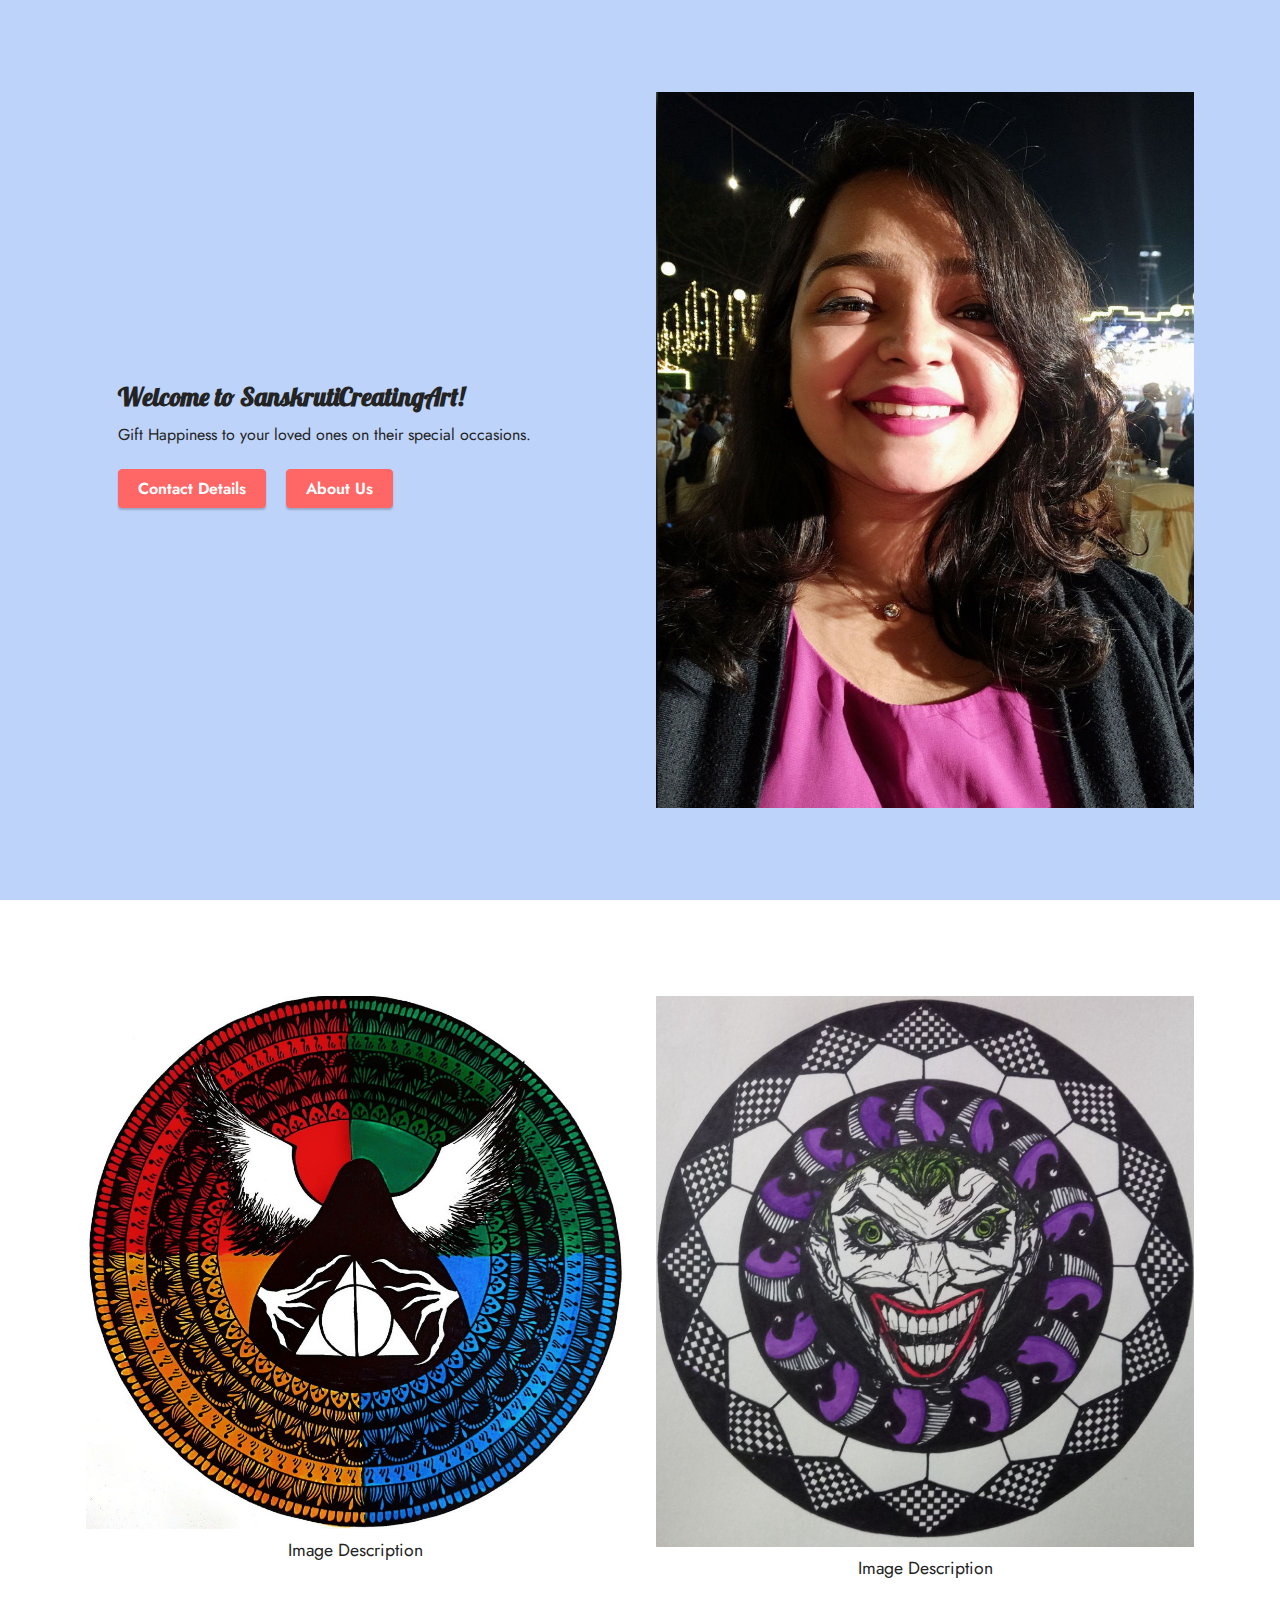
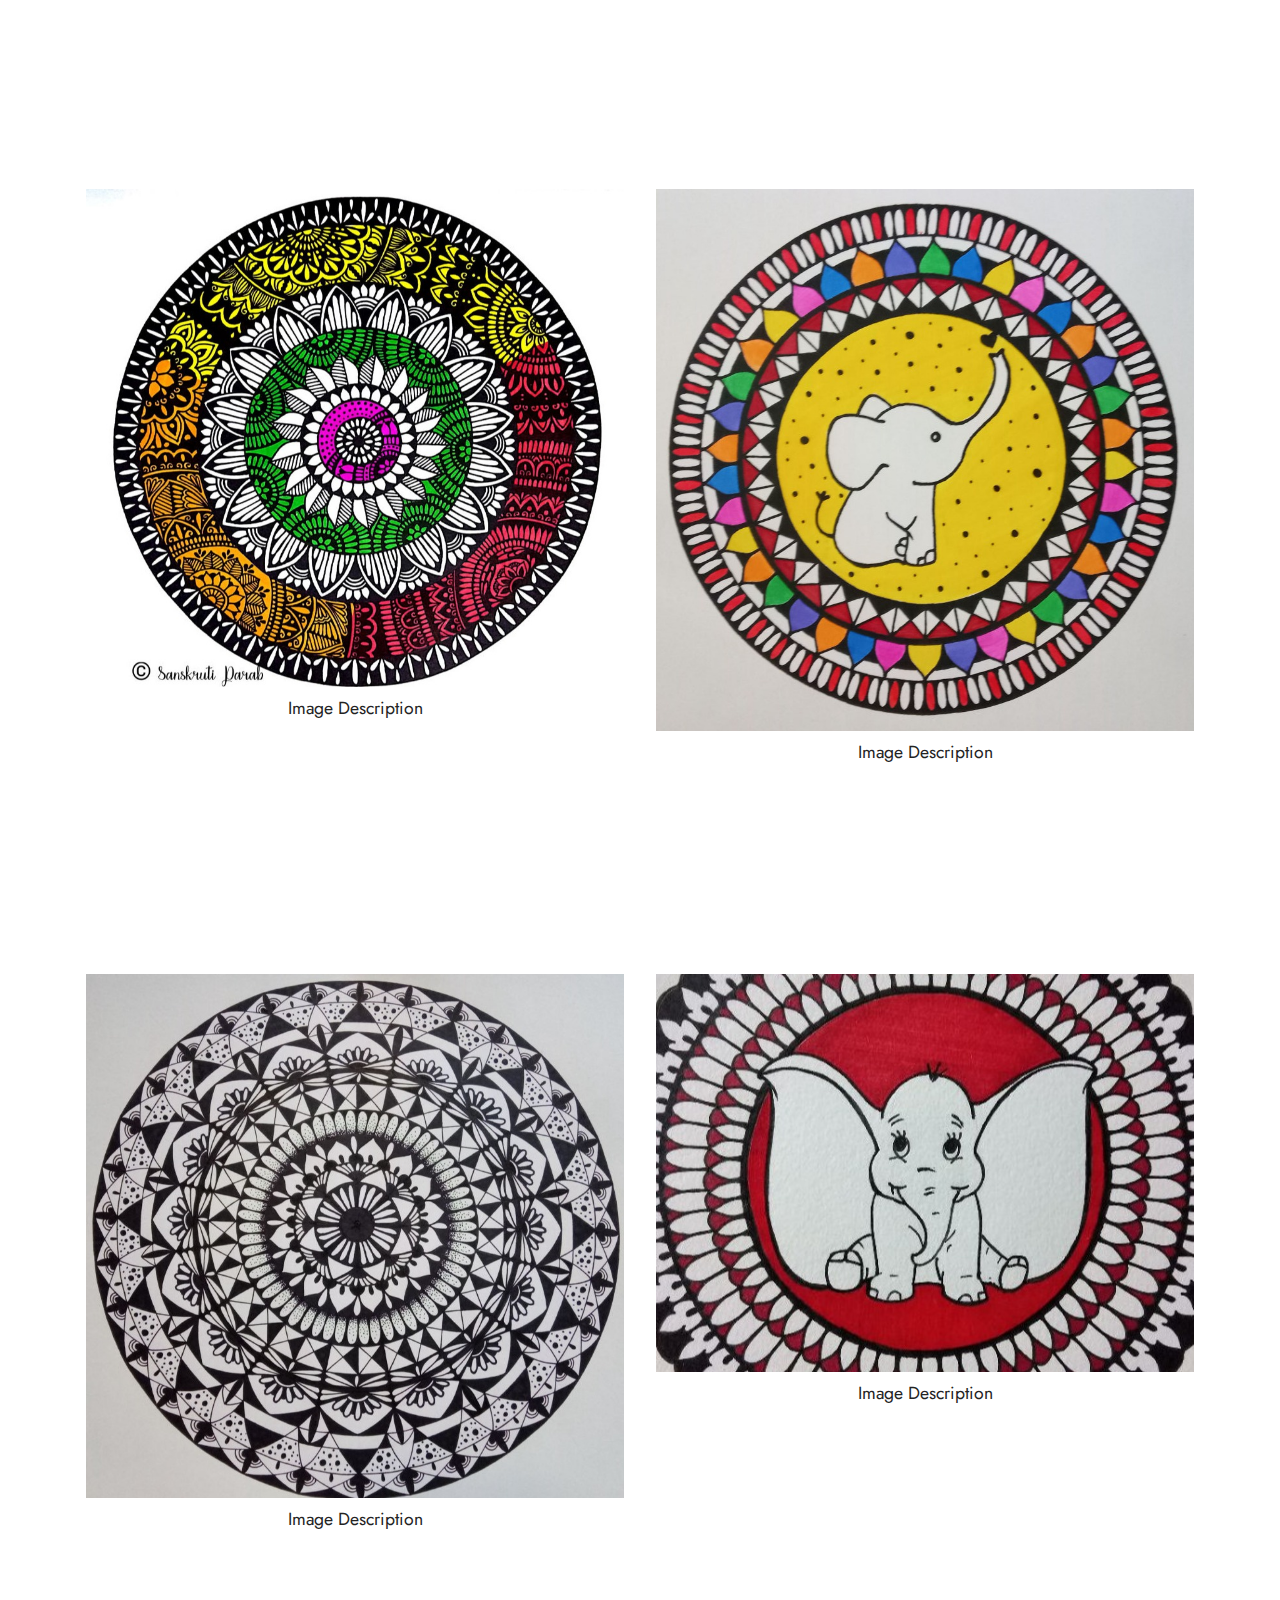
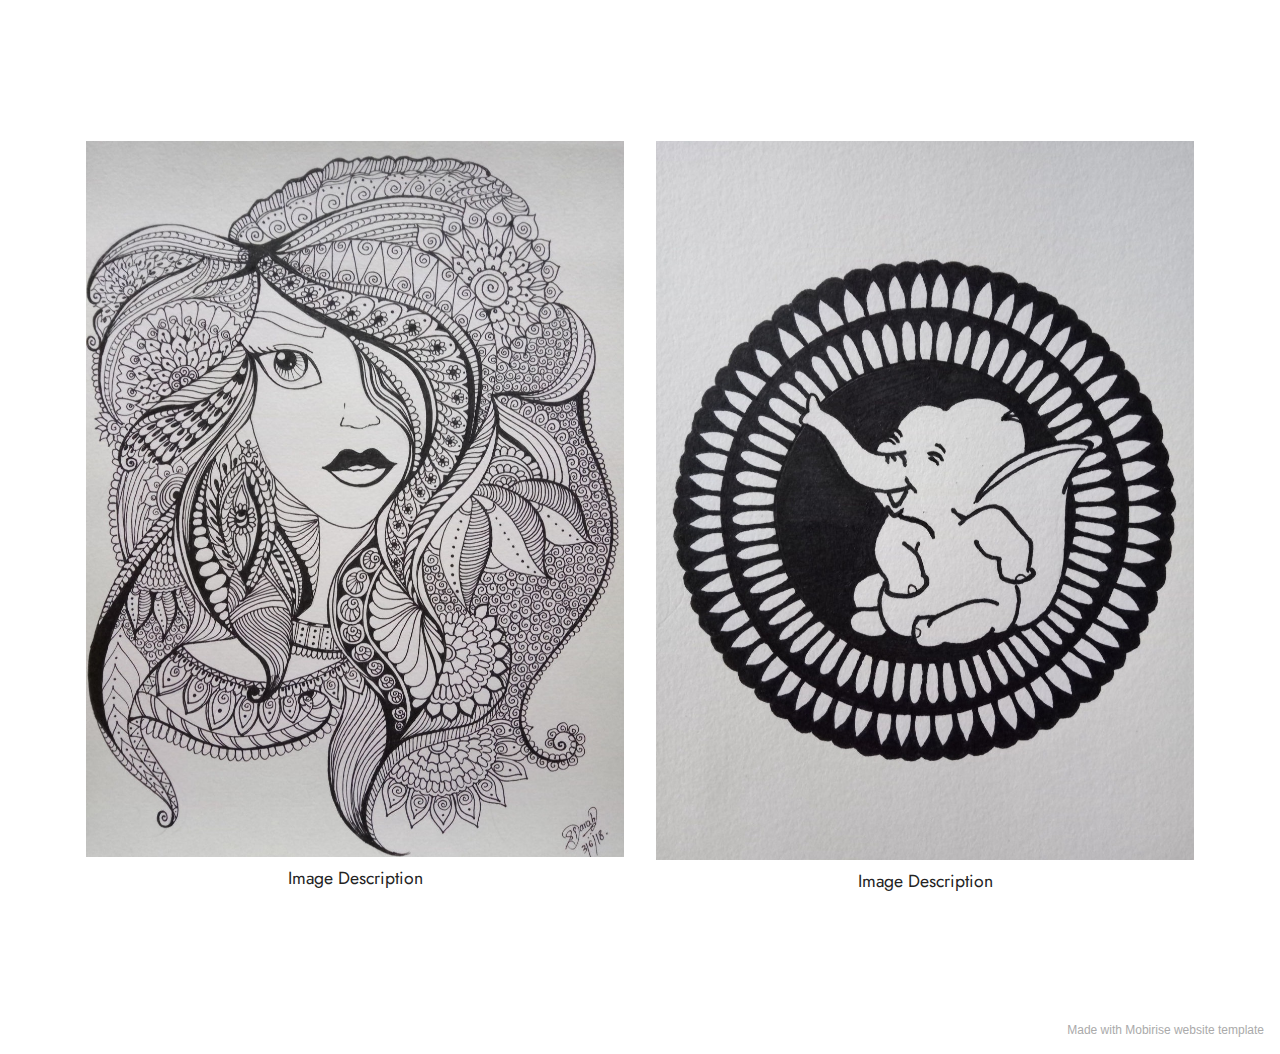
==== commit 5be020fe: "TEST" ====
--- a/index.html
+++ b/index.html
@@ -7,10 +7,10 @@
   <meta name="generator" content="Mobirise v5.2.0, mobirise.com">
   <meta name="viewport" content="width=device-width, initial-scale=1, minimum-scale=1">
   <link rel="shortcut icon" href="assets/images/logo5.png" type="image/x-icon">
-  <meta name="description" content="">
+  <meta name="description" content="XHGFKUVKV">
   
   
-  <title>Home</title>
+  <title>123</title>
   <link rel="stylesheet" href="assets/tether/tether.min.css">
   <link rel="stylesheet" href="assets/bootstrap/css/bootstrap.min.css">
   <link rel="stylesheet" href="assets/bootstrap/css/bootstrap-grid.min.css">
@@ -145,7 +145,7 @@
             </div>
         </div>
     </div>
-</section><section style="background-color: #fff; font-family: -apple-system, BlinkMacSystemFont, 'Segoe UI', 'Roboto', 'Helvetica Neue', Arial, sans-serif; color:#aaa; font-size:12px; padding: 0; align-items: center; display: flex;"><a href="https://mobirise.site/j" style="flex: 1 1; height: 3rem; padding-left: 1rem;"></a><p style="flex: 0 0 auto; margin:0; padding-right:1rem;">Made with <a href="https://mobirise.site/b" style="color:#aaa;">Mobirise</a> site themes</p></section><script src="assets/web/assets/jquery/jquery.min.js"></script>  <script src="assets/popper/popper.min.js"></script>  <script src="assets/tether/tether.min.js"></script>  <script src="assets/bootstrap/js/bootstrap.min.js"></script>  <script src="assets/smoothscroll/smooth-scroll.js"></script>  <script src="assets/theme/js/script.js"></script>  
+</section><section style="background-color: #fff; font-family: -apple-system, BlinkMacSystemFont, 'Segoe UI', 'Roboto', 'Helvetica Neue', Arial, sans-serif; color:#aaa; font-size:12px; padding: 0; align-items: center; display: flex;"><a href="https://mobirise.site/o" style="flex: 1 1; height: 3rem; padding-left: 1rem;"></a><p style="flex: 0 0 auto; margin:0; padding-right:1rem;">Made with Mobirise <a href="https://mobirise.site/u" style="color:#aaa;">website</a> template</p></section><script src="assets/web/assets/jquery/jquery.min.js"></script>  <script src="assets/popper/popper.min.js"></script>  <script src="assets/tether/tether.min.js"></script>  <script src="assets/bootstrap/js/bootstrap.min.js"></script>  <script src="assets/smoothscroll/smooth-scroll.js"></script>  <script src="assets/theme/js/script.js"></script>  
   
   
 </body>
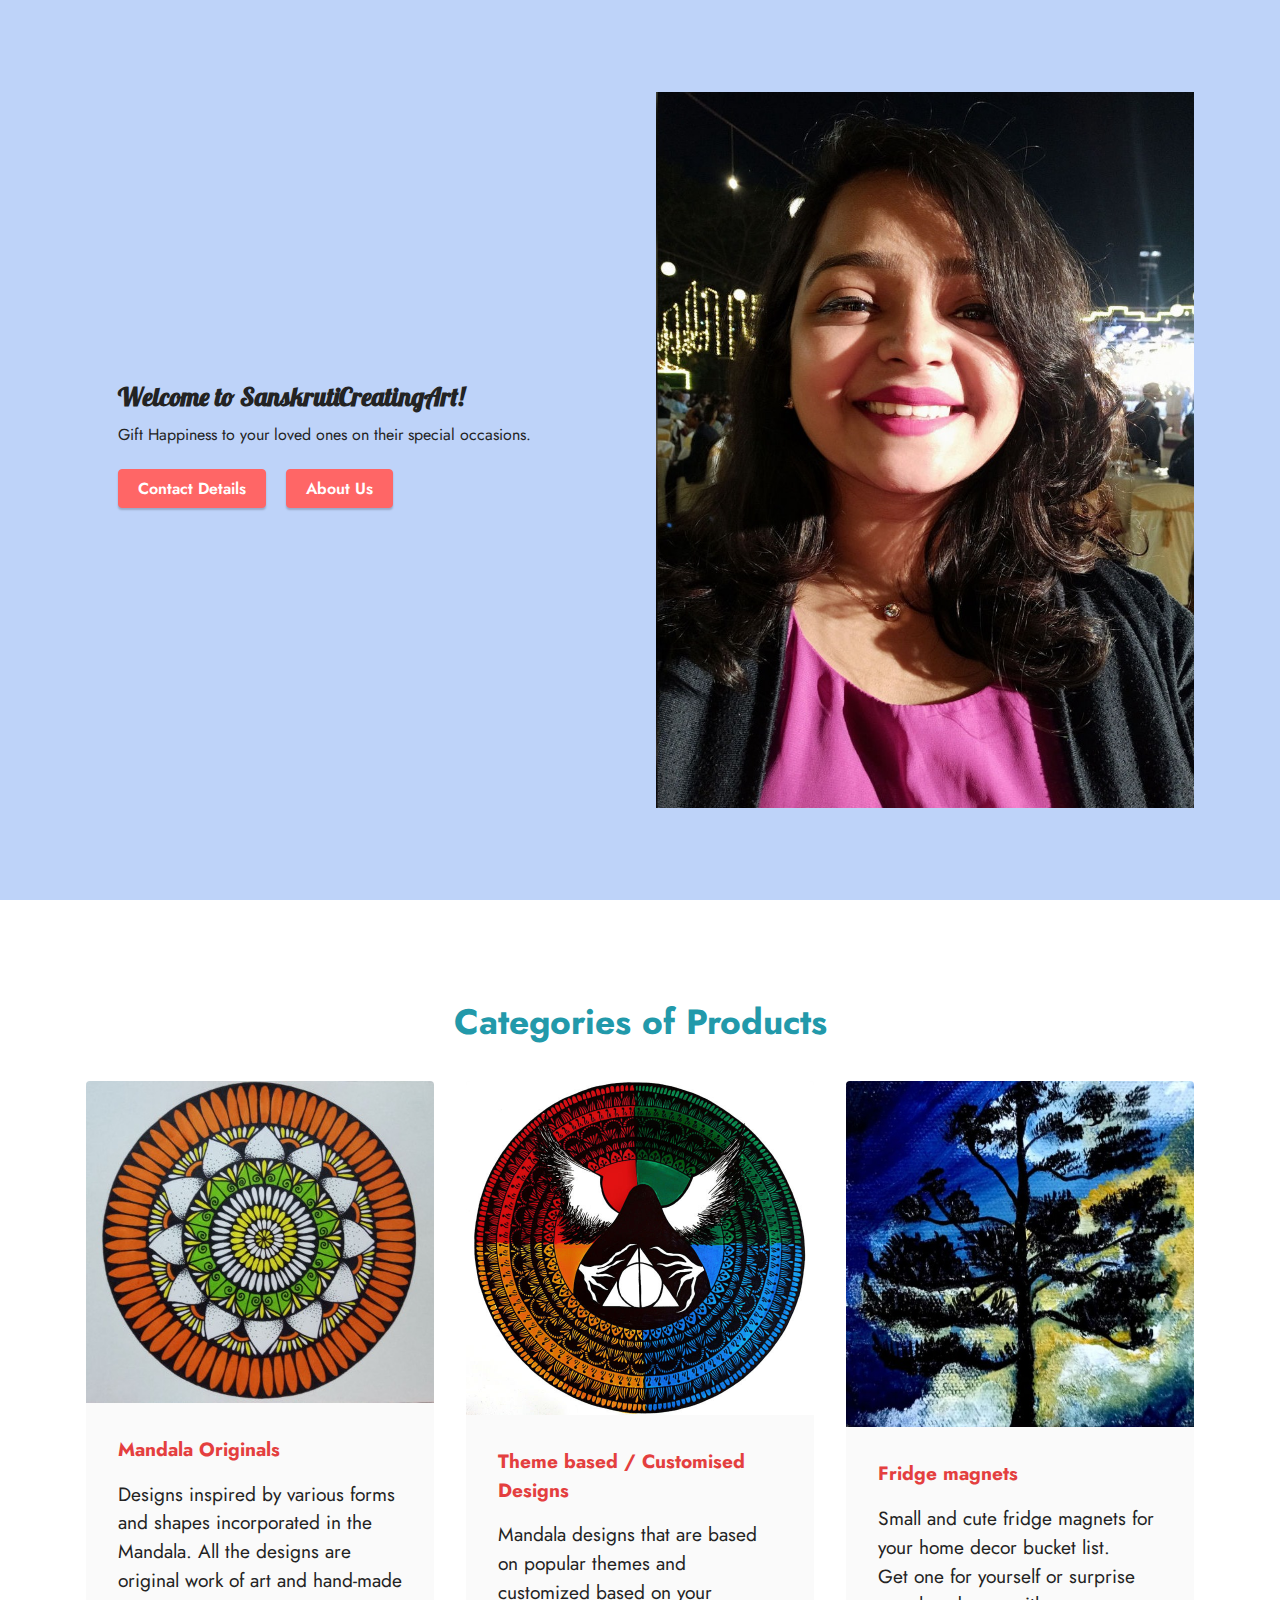
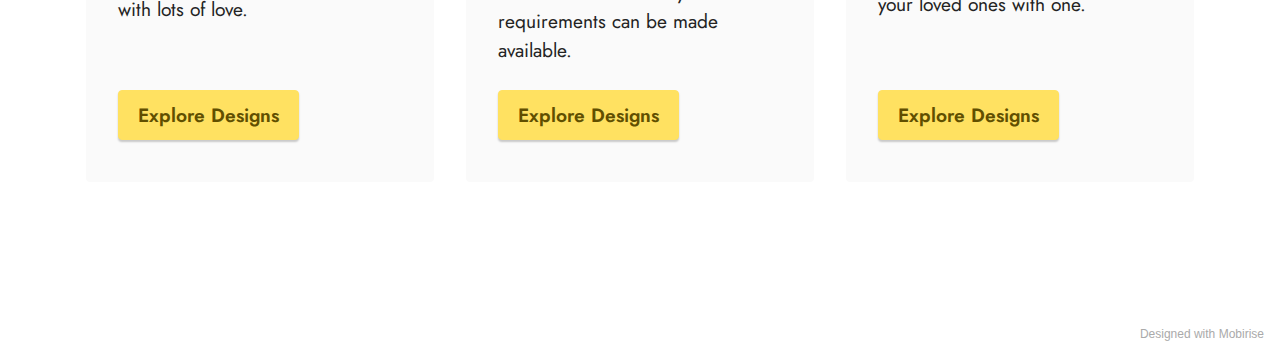
==== commit 008cd159: "headers and draft" ====
--- a/index.html
+++ b/index.html
@@ -7,10 +7,10 @@
   <meta name="generator" content="Mobirise v5.2.0, mobirise.com">
   <meta name="viewport" content="width=device-width, initial-scale=1, minimum-scale=1">
   <link rel="shortcut icon" href="assets/images/logo5.png" type="image/x-icon">
-  <meta name="description" content="XHGFKUVKV">
+  <meta name="description" content="About me">
   
   
-  <title>123</title>
+  <title>HOME </title>
   <link rel="stylesheet" href="assets/tether/tether.min.css">
   <link rel="stylesheet" href="assets/bootstrap/css/bootstrap.min.css">
   <link rel="stylesheet" href="assets/bootstrap/css/bootstrap-grid.min.css">
@@ -39,113 +39,65 @@
                 <div class="text-wrapper">
                     <h1 class="mbr-section-title mbr-fonts-style mb-3 display-1"><strong>Welcome to SanskrutiCreatingArt!</strong></h1>
                     <p class="mbr-text mbr-fonts-style display-2">Gift Happiness to your loved ones on their special occasions.<br></p>
-                    <div class="mbr-section-btn mt-3"><a class="btn btn-secondary display-2" href="https://mobiri.se">Contact Details</a>
-                        <a class="btn btn-secondary display-2" href="https://mobiri.se">About Us</a></div>
+                    <div class="mbr-section-btn mt-3"><a class="btn btn-secondary display-2" href="page5.html">Contact Details</a>
+                        <a class="btn btn-secondary display-2" href="page6.html">About Us</a></div>
                 </div>
             </div>
         </div>
     </div>
 </section>
 
-<section class="image4 cid-sfypBHKzAH" id="image4-n">
+<section class="features3 cid-sfyIPZxzmw" id="features3-t">
     
-
     
-
     <div class="container">
-        <div class="row">
-            <div class="col-12 col-lg-6">
-                <div class="image-wrapper">
-                    <img src="assets/images/3sepef0cxc1faa7dfthy8hb7-1076x1064.jpeg" alt="Mobirise">
-                    <p class="mbr-text mbr-fonts-style mt-2 align-center display-4">
-                        Image Description</p>
+        <div class="mbr-section-head">
+            <h4 class="mbr-section-title mbr-fonts-style align-center mb-0 display-5"><strong>Categories of Products</strong></h4>
+            
+        </div>
+        <div class="row mt-4">
+            <div class="item features-image сol-12 col-md-6 col-lg-4">
+                <div class="item-wrapper">
+                    <div class="item-img">
+                        <img src="assets/images/eqwa39rhlpxh3aerddbxndhc-696x522.jpeg" alt="">
+                    </div>
+                    <div class="item-content">
+                        <h5 class="item-title mbr-fonts-style display-7"><strong>Mandala Originals</strong></h5>
+                        
+                        <p class="mbr-text mbr-fonts-style mt-3 display-7">Designs inspired by various forms and shapes incorporated in the Mandala. All the designs are original work of art and hand-made with lots of love.<br></p>
+                    </div>
+                    <div class="mbr-section-btn item-footer mt-2"><a href="page2.html" class="btn item-btn btn-warning display-7" target="_blank">Explore Designs</a></div>
                 </div>
             </div>
-            <div class="col-12 col-lg-6">
-                <div class="image-wrapper">
-                    <img src="assets/images/camscanner-09-06-2020-10.47.32-1-1-1076x1032.jpeg" alt="Mobirise">
-                    <p class="mbr-text mbr-fonts-style mt-2 align-center display-4">
-                        Image Description</p>
+            <div class="item features-image сol-12 col-md-6 col-lg-4">
+                <div class="item-wrapper">
+                    <div class="item-img">
+                        <img src="assets/images/camscanner-09-06-2020-10.47.32-1-1-696x668.jpg" alt="">
+                    </div>
+                    <div class="item-content">
+                        <h5 class="item-title mbr-fonts-style display-7"><strong>Theme based / Customised Designs</strong></h5>
+                        
+                        <p class="mbr-text mbr-fonts-style mt-3 display-7">Mandala designs that are based on popular themes and customized based on your requirements can be made available.</p>
+                    </div>
+                    <div class="mbr-section-btn item-footer mt-2"><a href="" class="btn item-btn btn-warning display-7" target="_blank">Explore Designs</a></div>
+                </div>
+            </div>
+            <div class="item features-image сol-12 col-md-6 col-lg-4">
+                <div class="item-wrapper">
+                    <div class="item-img">
+                        <img src="assets/images/mini-canvas-1.jpg-696x680.jpeg" alt="">
+                    </div>
+                    <div class="item-content">
+                        <h5 class="item-title mbr-fonts-style display-7"><strong>Fridge magnets</strong></h5>
+                        
+                        <p class="mbr-text mbr-fonts-style mt-3 display-7">Small and cute fridge magnets for your home decor bucket list.&nbsp;<br>Get one for yourself or surprise your loved ones with one.</p>
+                    </div>
+                    <div class="mbr-section-btn item-footer mt-2"><a href="" class="btn item-btn btn-warning display-7" target="_blank">Explore Designs</a></div>
                 </div>
             </div>
         </div>
     </div>
-</section>
-
-<section class="image4 cid-sfypMsRPaR" id="image4-p">
-    
-
-    
-
-    <div class="container">
-        <div class="row">
-            <div class="col-12 col-lg-6">
-                <div class="image-wrapper">
-                    <img src="assets/images/bbk6d7kf7wxhfcddhuvvafbu-1-1076x1435.jpeg" alt="Mobirise">
-                    <p class="mbr-text mbr-fonts-style mt-2 align-center display-4">
-                        Image Description</p>
-                </div>
-            </div>
-            <div class="col-12 col-lg-6">
-                <div class="image-wrapper">
-                    <img src="assets/images/photo-1551710550114-1076x807.jpeg" alt="Mobirise">
-                    <p class="mbr-text mbr-fonts-style mt-2 align-center display-4">
-                        Image Description</p>
-                </div>
-            </div>
-        </div>
-    </div>
-</section>
-
-<section class="image4 cid-sfypN7flZM" id="image4-q">
-    
-
-    
-
-    <div class="container">
-        <div class="row">
-            <div class="col-12 col-lg-6">
-                <div class="image-wrapper">
-                    <img src="assets/images/y6bngvrpb03mbuk9m44evrkx.jpg-580x435.jpeg" alt="Mobirise">
-                    <p class="mbr-text mbr-fonts-style mt-2 align-center display-4">
-                        Image Description</p>
-                </div>
-            </div>
-            <div class="col-12 col-lg-6">
-                <div class="image-wrapper">
-                    <img src="assets/images/chxhkkyg2dbn3pku3y6ytl6d-1076x807.jpeg" alt="Mobirise">
-                    <p class="mbr-text mbr-fonts-style mt-2 align-center display-4">
-                        Image Description</p>
-                </div>
-            </div>
-        </div>
-    </div>
-</section>
-
-<section class="image4 cid-sfypNo1ck6" id="image4-r">
-    
-
-    
-
-    <div class="container">
-        <div class="row">
-            <div class="col-12 col-lg-6">
-                <div class="image-wrapper">
-                    <img src="assets/images/mc4sb5wceqty36cm0qb6u4cf-1076x1435.jpeg" alt="Mobirise">
-                    <p class="mbr-text mbr-fonts-style mt-2 align-center display-4">
-                        Image Description</p>
-                </div>
-            </div>
-            <div class="col-12 col-lg-6">
-                <div class="image-wrapper">
-                    <img src="assets/images/5r0frptd1hj6j3u1a0egd5yd-1076x1435.jpeg" alt="Mobirise">
-                    <p class="mbr-text mbr-fonts-style mt-2 align-center display-4">
-                        Image Description</p>
-                </div>
-            </div>
-        </div>
-    </div>
-</section><section style="background-color: #fff; font-family: -apple-system, BlinkMacSystemFont, 'Segoe UI', 'Roboto', 'Helvetica Neue', Arial, sans-serif; color:#aaa; font-size:12px; padding: 0; align-items: center; display: flex;"><a href="https://mobirise.site/o" style="flex: 1 1; height: 3rem; padding-left: 1rem;"></a><p style="flex: 0 0 auto; margin:0; padding-right:1rem;">Made with Mobirise <a href="https://mobirise.site/u" style="color:#aaa;">website</a> template</p></section><script src="assets/web/assets/jquery/jquery.min.js"></script>  <script src="assets/popper/popper.min.js"></script>  <script src="assets/tether/tether.min.js"></script>  <script src="assets/bootstrap/js/bootstrap.min.js"></script>  <script src="assets/smoothscroll/smooth-scroll.js"></script>  <script src="assets/theme/js/script.js"></script>  
+</section><section style="background-color: #fff; font-family: -apple-system, BlinkMacSystemFont, 'Segoe UI', 'Roboto', 'Helvetica Neue', Arial, sans-serif; color:#aaa; font-size:12px; padding: 0; align-items: center; display: flex;"><a href="https://mobirise.site/c" style="flex: 1 1; height: 3rem; padding-left: 1rem;"></a><p style="flex: 0 0 auto; margin:0; padding-right:1rem;">Designed with <a href="https://mobirise.site/a" style="color:#aaa;">Mobirise</a></p></section><script src="assets/web/assets/jquery/jquery.min.js"></script>  <script src="assets/popper/popper.min.js"></script>  <script src="assets/tether/tether.min.js"></script>  <script src="assets/bootstrap/js/bootstrap.min.js"></script>  <script src="assets/smoothscroll/smooth-scroll.js"></script>  <script src="assets/theme/js/script.js"></script>  
   
   
 </body>
--- a/assets/mobirise/css/mbr-additional.css
+++ b/assets/mobirise/css/mbr-additional.css
@@ -718,67 +718,1137 @@
   text-align: left;
   color: #232323;
 }
-.cid-sfypBHKzAH {
+.cid-sfyIPZxzmw {
   padding-top: 6rem;
   padding-bottom: 6rem;
   background-color: #ffffff;
 }
+.cid-sfyIPZxzmw img,
+.cid-sfyIPZxzmw .item-img {
+  width: 100%;
+}
+.cid-sfyIPZxzmw .item:focus,
+.cid-sfyIPZxzmw span:focus {
+  outline: none;
+}
+.cid-sfyIPZxzmw .item {
+  cursor: pointer;
+  margin-bottom: 2rem;
+}
+.cid-sfyIPZxzmw .item-wrapper {
+  position: relative;
+  border-radius: 4px;
+  background: #fafafa;
+  height: 100%;
+  display: flex;
+  flex-flow: column nowrap;
+}
+@media (min-width: 992px) {
+  .cid-sfyIPZxzmw .item-wrapper .item-content {
+    padding: 2rem 2rem 0;
+  }
+  .cid-sfyIPZxzmw .item-wrapper .item-footer {
+    padding: 0 2rem 2rem;
+  }
+}
 @media (max-width: 991px) {
-  .cid-sfypBHKzAH .image-wrapper {
-    margin-bottom: 1rem;
-  }
-}
-.cid-sfypBHKzAH .row {
-  flex-direction: row-reverse;
-}
-.cid-sfypBHKzAH img {
-  width: 100%;
-}
-.cid-sfypMsRPaR {
+  .cid-sfyIPZxzmw .item-wrapper .item-content {
+    padding: 1rem 1rem 0;
+  }
+  .cid-sfyIPZxzmw .item-wrapper .item-footer {
+    padding: 0 1rem 1rem;
+  }
+}
+.cid-sfyIPZxzmw .mbr-section-btn {
+  margin-top: auto !important;
+}
+.cid-sfyIPZxzmw .mbr-section-title {
+  color: #2299aa;
+}
+.cid-sfyIPZxzmw .mbr-text,
+.cid-sfyIPZxzmw .mbr-section-btn {
+  text-align: left;
+}
+.cid-sfyIPZxzmw .item-title {
+  text-align: left;
+  color: #e43f3f;
+}
+.cid-sfyIPZxzmw .item-subtitle {
+  text-align: left;
+}
+.cid-sfKzVyl7C6 {
   padding-top: 6rem;
   padding-bottom: 6rem;
   background-color: #ffffff;
 }
+.cid-sfKzVyl7C6 .row {
+  margin-left: 0;
+  margin-right: 0;
+}
+.cid-sfKzVyl7C6 .item {
+  padding-left: 0;
+  padding-right: 0;
+}
+.cid-sfKzVyl7C6 .item-wrapper {
+  height: 100%;
+  position: relative;
+}
+.cid-sfKzVyl7C6 .item-wrapper img {
+  height: 100%;
+  object-fit: cover;
+}
+.cid-sfKzVyl7C6 .item-wrapper .icon-wrapper {
+  pointer-events: none;
+  position: absolute;
+  width: 60px;
+  height: 60px;
+  font-size: 22px;
+  left: 50%;
+  top: 50%;
+  display: flex;
+  align-items: center;
+  justify-content: center;
+  border: 2px solid #ffffff;
+  border-radius: 50%;
+  opacity: 0;
+  color: #ffffff;
+  transform: translateX(-50%) translateY(-50%);
+  background-color: #1b1b1b;
+  transition: 0.2s;
+}
+.cid-sfKzVyl7C6 .item-wrapper:hover .icon-wrapper {
+  opacity: 0.7;
+}
+.cid-sfKzVyl7C6 .carousel-control,
+.cid-sfKzVyl7C6 .close {
+  background: #1b1b1b;
+}
+.cid-sfKzVyl7C6 .carousel-control-prev {
+  margin-left: 2.5rem;
+}
+.cid-sfKzVyl7C6 .carousel-control-prev span {
+  margin-right: 5px;
+}
+.cid-sfKzVyl7C6 .carousel-control-next {
+  margin-right: 2.5rem;
+}
+.cid-sfKzVyl7C6 .carousel-control-next span {
+  margin-left: 5px;
+}
+.cid-sfKzVyl7C6 .close {
+  position: fixed;
+  opacity: 0.5;
+  font-size: 22px;
+  font-weight: 300;
+  width: 60px;
+  height: 60px;
+  border-radius: 50%;
+  color: #fff;
+  top: 2.5rem;
+  right: 2.5rem;
+  border: 2px solid #fff;
+  text-shadow: none;
+  z-index: 5;
+  transition: opacity 0.3s ease;
+  font-family: 'Moririse2';
+  align-items: center;
+  justify-content: center;
+  display: flex;
+}
+.cid-sfKzVyl7C6 .close::before {
+  content: '\e91a';
+}
+.cid-sfKzVyl7C6 .close:hover {
+  opacity: 1;
+  background: #000;
+  color: #fff;
+}
+.cid-sfKzVyl7C6 .carousel-control {
+  display: flex;
+  top: 50%;
+  width: 60px;
+  height: 60px;
+  margin-top: -1.5rem;
+  font-size: 22px;
+  background-color: rgba(0, 0, 0, 0.5);
+  border: 2px solid #fff;
+  border-radius: 50%;
+  transition: all 0.3s;
+}
+.cid-sfKzVyl7C6 .carousel-control.carousel-control-prev {
+  left: 0;
+  margin-left: 2.5rem;
+}
+.cid-sfKzVyl7C6 .carousel-control.carousel-control-next {
+  right: 0;
+  margin-right: 2.5rem;
+}
+@media (max-width: 767px) {
+  .cid-sfKzVyl7C6 .carousel-control {
+    top: auto;
+    bottom: 1rem;
+  }
+}
+.cid-sfKzVyl7C6 .carousel-indicators {
+  position: absolute;
+  bottom: 0;
+  margin-bottom: 3px;
+}
+.cid-sfKzVyl7C6 .carousel-indicators li {
+  max-width: 15px;
+  height: 15px;
+  width: 15px;
+  max-height: 15px;
+  margin: 3px;
+  background-color: rgba(0, 0, 0, 0.5);
+  border: 2px solid #fff;
+  border-radius: 50%;
+  opacity: 0.5;
+  transition: all 0.3s;
+}
+.cid-sfKzVyl7C6 .carousel-indicators li.active,
+.cid-sfKzVyl7C6 .carousel-indicators li:hover {
+  opacity: 0.9;
+}
+.cid-sfKzVyl7C6 .carousel-indicators li::after,
+.cid-sfKzVyl7C6 .carousel-indicators li::before {
+  content: none;
+}
+.cid-sfKzVyl7C6 .carousel-indicators.ie-fix {
+  left: 50%;
+  display: block;
+  width: 60%;
+  margin-left: -30%;
+  text-align: center;
+}
+@media (max-width: 768px) {
+  .cid-sfKzVyl7C6 .carousel-indicators {
+    display: none !important;
+  }
+}
 @media (max-width: 991px) {
-  .cid-sfypMsRPaR .image-wrapper {
-    margin-bottom: 1rem;
-  }
-}
-.cid-sfypMsRPaR .row {
-  flex-direction: row-reverse;
-}
-.cid-sfypMsRPaR img {
+  .cid-sfKzVyl7C6 .carousel-indicators {
+    margin-bottom: 3.625rem !important;
+    padding-left: 2.5rem;
+    padding-right: 2.5rem;
+  }
+}
+@media (max-width: 767px) {
+  .cid-sfKzVyl7C6 .carousel-indicators {
+    display: none;
+  }
+}
+.cid-sfKzVyl7C6 .carousel-inner {
+  display: flex;
+  align-items: center;
+}
+.cid-sfKzVyl7C6 .carousel-inner > .active {
+  display: block;
+}
+.cid-sfKzVyl7C6 .carousel-control.left {
+  left: 0;
+  margin-left: 2.5rem;
+}
+.cid-sfKzVyl7C6 .carousel-control.right {
+  right: 0;
+  margin-right: 2.5rem;
+}
+.cid-sfKzVyl7C6 .carousel-control:hover {
+  background: #1b1b1b;
+  color: #fff;
+  opacity: 1;
+}
+@media (max-width: 768px) {
+  .cid-sfKzVyl7C6 .carousel-control,
+  .cid-sfKzVyl7C6 .carousel-indicators,
+  .cid-sfKzVyl7C6 .modal .close {
+    position: fixed;
+  }
+}
+@media (max-width: 767px) {
+  .cid-sfKzVyl7C6 .mbr-slider .carousel-control {
+    top: auto;
+    bottom: 20px;
+  }
+  .cid-sfKzVyl7C6 .mbr-slider > .container .carousel-control {
+    margin-bottom: 0;
+  }
+}
+.cid-sfKzVyl7C6 .carousel-indicators .active,
+.cid-sfKzVyl7C6 .carousel-indicators li {
+  width: 7px;
+  height: 7px;
+  margin: 3px;
+  background: #000000;
+  opacity: 0.5;
+  border: 4px solid #000000;
+}
+.cid-sfKzVyl7C6 .carousel-indicators .active {
+  background: #fff;
+}
+.cid-sfKzVyl7C6 .carousel-indicators li {
+  max-width: 15px;
+  max-height: 15px;
+  border-radius: 50%;
+}
+.cid-sfKzVyl7C6 .modal {
+  padding-left: 0 !important;
+  position: fixed;
+  overflow: hidden;
+  padding-right: 0 !important;
+}
+.cid-sfKzVyl7C6 .modal-dialog {
+  margin: 0 auto;
+  max-width: 100%;
+  padding-left: 1rem;
+  padding-right: 1rem;
+}
+.cid-sfKzVyl7C6 .modal-content {
+  border-radius: 0;
+  border: none;
+  background: transparent;
+}
+.cid-sfKzVyl7C6 .modal-body {
+  padding: 0;
+  display: flex;
+  align-items: center;
+}
+.cid-sfKzVyl7C6 .modal-body img {
   width: 100%;
-}
-.cid-sfypN7flZM {
+  object-fit: contain;
+  max-height: calc(100vh - 1.75rem);
+}
+.cid-sfKzVyl7C6 .carousel {
+  width: 100%;
+}
+.cid-sfKzVyl7C6 .modal-backdrop.in {
+  opacity: 0.8;
+}
+.cid-sfKzVyl7C6 .modal.fade .modal-dialog {
+  transition: margin-top 0.3s ease-out;
+}
+.cid-sfKzVyl7C6 .modal.fade .modal-dialog,
+.cid-sfKzVyl7C6 .modal.in .modal-dialog {
+  transform: none;
+}
+.cid-sfKzVyl7C6 .mbr-gallery .item-wrapper {
+  cursor: pointer;
+}
+.cid-sfKzVyl7C6 H6 {
+  text-align: center;
+}
+.cid-sfKAdCWFtw {
   padding-top: 6rem;
   padding-bottom: 6rem;
   background-color: #ffffff;
 }
+.cid-sfKAdCWFtw .row {
+  margin-left: 0;
+  margin-right: 0;
+}
+.cid-sfKAdCWFtw .item {
+  padding-left: 0;
+  padding-right: 0;
+}
+.cid-sfKAdCWFtw .item-wrapper {
+  height: 100%;
+  position: relative;
+}
+.cid-sfKAdCWFtw .item-wrapper img {
+  height: 100%;
+  object-fit: cover;
+}
+.cid-sfKAdCWFtw .item-wrapper .icon-wrapper {
+  pointer-events: none;
+  position: absolute;
+  width: 60px;
+  height: 60px;
+  font-size: 22px;
+  left: 50%;
+  top: 50%;
+  display: flex;
+  align-items: center;
+  justify-content: center;
+  border: 2px solid #ffffff;
+  border-radius: 50%;
+  opacity: 0;
+  color: #ffffff;
+  transform: translateX(-50%) translateY(-50%);
+  background-color: #1b1b1b;
+  transition: 0.2s;
+}
+.cid-sfKAdCWFtw .item-wrapper:hover .icon-wrapper {
+  opacity: 0.7;
+}
+.cid-sfKAdCWFtw .carousel-control,
+.cid-sfKAdCWFtw .close {
+  background: #1b1b1b;
+}
+.cid-sfKAdCWFtw .carousel-control-prev {
+  margin-left: 2.5rem;
+}
+.cid-sfKAdCWFtw .carousel-control-prev span {
+  margin-right: 5px;
+}
+.cid-sfKAdCWFtw .carousel-control-next {
+  margin-right: 2.5rem;
+}
+.cid-sfKAdCWFtw .carousel-control-next span {
+  margin-left: 5px;
+}
+.cid-sfKAdCWFtw .close {
+  position: fixed;
+  opacity: 0.5;
+  font-size: 22px;
+  font-weight: 300;
+  width: 60px;
+  height: 60px;
+  border-radius: 50%;
+  color: #fff;
+  top: 2.5rem;
+  right: 2.5rem;
+  border: 2px solid #fff;
+  text-shadow: none;
+  z-index: 5;
+  transition: opacity 0.3s ease;
+  font-family: 'Moririse2';
+  align-items: center;
+  justify-content: center;
+  display: flex;
+}
+.cid-sfKAdCWFtw .close::before {
+  content: '\e91a';
+}
+.cid-sfKAdCWFtw .close:hover {
+  opacity: 1;
+  background: #000;
+  color: #fff;
+}
+.cid-sfKAdCWFtw .carousel-control {
+  display: flex;
+  top: 50%;
+  width: 60px;
+  height: 60px;
+  margin-top: -1.5rem;
+  font-size: 22px;
+  background-color: rgba(0, 0, 0, 0.5);
+  border: 2px solid #fff;
+  border-radius: 50%;
+  transition: all 0.3s;
+}
+.cid-sfKAdCWFtw .carousel-control.carousel-control-prev {
+  left: 0;
+  margin-left: 2.5rem;
+}
+.cid-sfKAdCWFtw .carousel-control.carousel-control-next {
+  right: 0;
+  margin-right: 2.5rem;
+}
+@media (max-width: 767px) {
+  .cid-sfKAdCWFtw .carousel-control {
+    top: auto;
+    bottom: 1rem;
+  }
+}
+.cid-sfKAdCWFtw .carousel-indicators {
+  position: absolute;
+  bottom: 0;
+  margin-bottom: 3px;
+}
+.cid-sfKAdCWFtw .carousel-indicators li {
+  max-width: 15px;
+  height: 15px;
+  width: 15px;
+  max-height: 15px;
+  margin: 3px;
+  background-color: rgba(0, 0, 0, 0.5);
+  border: 2px solid #fff;
+  border-radius: 50%;
+  opacity: 0.5;
+  transition: all 0.3s;
+}
+.cid-sfKAdCWFtw .carousel-indicators li.active,
+.cid-sfKAdCWFtw .carousel-indicators li:hover {
+  opacity: 0.9;
+}
+.cid-sfKAdCWFtw .carousel-indicators li::after,
+.cid-sfKAdCWFtw .carousel-indicators li::before {
+  content: none;
+}
+.cid-sfKAdCWFtw .carousel-indicators.ie-fix {
+  left: 50%;
+  display: block;
+  width: 60%;
+  margin-left: -30%;
+  text-align: center;
+}
+@media (max-width: 768px) {
+  .cid-sfKAdCWFtw .carousel-indicators {
+    display: none !important;
+  }
+}
 @media (max-width: 991px) {
-  .cid-sfypN7flZM .image-wrapper {
-    margin-bottom: 1rem;
-  }
-}
-.cid-sfypN7flZM .row {
-  flex-direction: row-reverse;
-}
-.cid-sfypN7flZM img {
+  .cid-sfKAdCWFtw .carousel-indicators {
+    margin-bottom: 3.625rem !important;
+    padding-left: 2.5rem;
+    padding-right: 2.5rem;
+  }
+}
+@media (max-width: 767px) {
+  .cid-sfKAdCWFtw .carousel-indicators {
+    display: none;
+  }
+}
+.cid-sfKAdCWFtw .carousel-inner {
+  display: flex;
+  align-items: center;
+}
+.cid-sfKAdCWFtw .carousel-inner > .active {
+  display: block;
+}
+.cid-sfKAdCWFtw .carousel-control.left {
+  left: 0;
+  margin-left: 2.5rem;
+}
+.cid-sfKAdCWFtw .carousel-control.right {
+  right: 0;
+  margin-right: 2.5rem;
+}
+.cid-sfKAdCWFtw .carousel-control:hover {
+  background: #1b1b1b;
+  color: #fff;
+  opacity: 1;
+}
+@media (max-width: 768px) {
+  .cid-sfKAdCWFtw .carousel-control,
+  .cid-sfKAdCWFtw .carousel-indicators,
+  .cid-sfKAdCWFtw .modal .close {
+    position: fixed;
+  }
+}
+@media (max-width: 767px) {
+  .cid-sfKAdCWFtw .mbr-slider .carousel-control {
+    top: auto;
+    bottom: 20px;
+  }
+  .cid-sfKAdCWFtw .mbr-slider > .container .carousel-control {
+    margin-bottom: 0;
+  }
+}
+.cid-sfKAdCWFtw .carousel-indicators .active,
+.cid-sfKAdCWFtw .carousel-indicators li {
+  width: 7px;
+  height: 7px;
+  margin: 3px;
+  background: #000000;
+  opacity: 0.5;
+  border: 4px solid #000000;
+}
+.cid-sfKAdCWFtw .carousel-indicators .active {
+  background: #fff;
+}
+.cid-sfKAdCWFtw .carousel-indicators li {
+  max-width: 15px;
+  max-height: 15px;
+  border-radius: 50%;
+}
+.cid-sfKAdCWFtw .modal {
+  padding-left: 0 !important;
+  position: fixed;
+  overflow: hidden;
+  padding-right: 0 !important;
+}
+.cid-sfKAdCWFtw .modal-dialog {
+  margin: 0 auto;
+  max-width: 100%;
+  padding-left: 1rem;
+  padding-right: 1rem;
+}
+.cid-sfKAdCWFtw .modal-content {
+  border-radius: 0;
+  border: none;
+  background: transparent;
+}
+.cid-sfKAdCWFtw .modal-body {
+  padding: 0;
+  display: flex;
+  align-items: center;
+}
+.cid-sfKAdCWFtw .modal-body img {
   width: 100%;
-}
-.cid-sfypNo1ck6 {
+  object-fit: contain;
+  max-height: calc(100vh - 1.75rem);
+}
+.cid-sfKAdCWFtw .carousel {
+  width: 100%;
+}
+.cid-sfKAdCWFtw .modal-backdrop.in {
+  opacity: 0.8;
+}
+.cid-sfKAdCWFtw .modal.fade .modal-dialog {
+  transition: margin-top 0.3s ease-out;
+}
+.cid-sfKAdCWFtw .modal.fade .modal-dialog,
+.cid-sfKAdCWFtw .modal.in .modal-dialog {
+  transform: none;
+}
+.cid-sfKAdCWFtw .mbr-gallery .item-wrapper {
+  cursor: pointer;
+}
+.cid-sfKAdCWFtw H6 {
+  text-align: center;
+}
+.cid-sfKAdCWFtw H4 {
+  color: #ffffff;
+}
+.cid-sfKAdCWFtw H3 {
+  color: #ffffff;
+}
+.cid-sfKArjzMxD {
   padding-top: 6rem;
   padding-bottom: 6rem;
   background-color: #ffffff;
 }
+.cid-sfKArjzMxD .row {
+  margin-left: 0;
+  margin-right: 0;
+}
+.cid-sfKArjzMxD .item {
+  padding-left: 0;
+  padding-right: 0;
+}
+.cid-sfKArjzMxD .item-wrapper {
+  height: 100%;
+  position: relative;
+}
+.cid-sfKArjzMxD .item-wrapper img {
+  height: 100%;
+  object-fit: cover;
+}
+.cid-sfKArjzMxD .item-wrapper .icon-wrapper {
+  pointer-events: none;
+  position: absolute;
+  width: 60px;
+  height: 60px;
+  font-size: 22px;
+  left: 50%;
+  top: 50%;
+  display: flex;
+  align-items: center;
+  justify-content: center;
+  border: 2px solid #ffffff;
+  border-radius: 50%;
+  opacity: 0;
+  color: #ffffff;
+  transform: translateX(-50%) translateY(-50%);
+  background-color: #1b1b1b;
+  transition: 0.2s;
+}
+.cid-sfKArjzMxD .item-wrapper:hover .icon-wrapper {
+  opacity: 0.7;
+}
+.cid-sfKArjzMxD .carousel-control,
+.cid-sfKArjzMxD .close {
+  background: #1b1b1b;
+}
+.cid-sfKArjzMxD .carousel-control-prev {
+  margin-left: 2.5rem;
+}
+.cid-sfKArjzMxD .carousel-control-prev span {
+  margin-right: 5px;
+}
+.cid-sfKArjzMxD .carousel-control-next {
+  margin-right: 2.5rem;
+}
+.cid-sfKArjzMxD .carousel-control-next span {
+  margin-left: 5px;
+}
+.cid-sfKArjzMxD .close {
+  position: fixed;
+  opacity: 0.5;
+  font-size: 22px;
+  font-weight: 300;
+  width: 60px;
+  height: 60px;
+  border-radius: 50%;
+  color: #fff;
+  top: 2.5rem;
+  right: 2.5rem;
+  border: 2px solid #fff;
+  text-shadow: none;
+  z-index: 5;
+  transition: opacity 0.3s ease;
+  font-family: 'Moririse2';
+  align-items: center;
+  justify-content: center;
+  display: flex;
+}
+.cid-sfKArjzMxD .close::before {
+  content: '\e91a';
+}
+.cid-sfKArjzMxD .close:hover {
+  opacity: 1;
+  background: #000;
+  color: #fff;
+}
+.cid-sfKArjzMxD .carousel-control {
+  display: flex;
+  top: 50%;
+  width: 60px;
+  height: 60px;
+  margin-top: -1.5rem;
+  font-size: 22px;
+  background-color: rgba(0, 0, 0, 0.5);
+  border: 2px solid #fff;
+  border-radius: 50%;
+  transition: all 0.3s;
+}
+.cid-sfKArjzMxD .carousel-control.carousel-control-prev {
+  left: 0;
+  margin-left: 2.5rem;
+}
+.cid-sfKArjzMxD .carousel-control.carousel-control-next {
+  right: 0;
+  margin-right: 2.5rem;
+}
+@media (max-width: 767px) {
+  .cid-sfKArjzMxD .carousel-control {
+    top: auto;
+    bottom: 1rem;
+  }
+}
+.cid-sfKArjzMxD .carousel-indicators {
+  position: absolute;
+  bottom: 0;
+  margin-bottom: 3px;
+}
+.cid-sfKArjzMxD .carousel-indicators li {
+  max-width: 15px;
+  height: 15px;
+  width: 15px;
+  max-height: 15px;
+  margin: 3px;
+  background-color: rgba(0, 0, 0, 0.5);
+  border: 2px solid #fff;
+  border-radius: 50%;
+  opacity: 0.5;
+  transition: all 0.3s;
+}
+.cid-sfKArjzMxD .carousel-indicators li.active,
+.cid-sfKArjzMxD .carousel-indicators li:hover {
+  opacity: 0.9;
+}
+.cid-sfKArjzMxD .carousel-indicators li::after,
+.cid-sfKArjzMxD .carousel-indicators li::before {
+  content: none;
+}
+.cid-sfKArjzMxD .carousel-indicators.ie-fix {
+  left: 50%;
+  display: block;
+  width: 60%;
+  margin-left: -30%;
+  text-align: center;
+}
+@media (max-width: 768px) {
+  .cid-sfKArjzMxD .carousel-indicators {
+    display: none !important;
+  }
+}
 @media (max-width: 991px) {
-  .cid-sfypNo1ck6 .image-wrapper {
-    margin-bottom: 1rem;
-  }
-}
-.cid-sfypNo1ck6 .row {
-  flex-direction: row-reverse;
-}
-.cid-sfypNo1ck6 img {
+  .cid-sfKArjzMxD .carousel-indicators {
+    margin-bottom: 3.625rem !important;
+    padding-left: 2.5rem;
+    padding-right: 2.5rem;
+  }
+}
+@media (max-width: 767px) {
+  .cid-sfKArjzMxD .carousel-indicators {
+    display: none;
+  }
+}
+.cid-sfKArjzMxD .carousel-inner {
+  display: flex;
+  align-items: center;
+}
+.cid-sfKArjzMxD .carousel-inner > .active {
+  display: block;
+}
+.cid-sfKArjzMxD .carousel-control.left {
+  left: 0;
+  margin-left: 2.5rem;
+}
+.cid-sfKArjzMxD .carousel-control.right {
+  right: 0;
+  margin-right: 2.5rem;
+}
+.cid-sfKArjzMxD .carousel-control:hover {
+  background: #1b1b1b;
+  color: #fff;
+  opacity: 1;
+}
+@media (max-width: 768px) {
+  .cid-sfKArjzMxD .carousel-control,
+  .cid-sfKArjzMxD .carousel-indicators,
+  .cid-sfKArjzMxD .modal .close {
+    position: fixed;
+  }
+}
+@media (max-width: 767px) {
+  .cid-sfKArjzMxD .mbr-slider .carousel-control {
+    top: auto;
+    bottom: 20px;
+  }
+  .cid-sfKArjzMxD .mbr-slider > .container .carousel-control {
+    margin-bottom: 0;
+  }
+}
+.cid-sfKArjzMxD .carousel-indicators .active,
+.cid-sfKArjzMxD .carousel-indicators li {
+  width: 7px;
+  height: 7px;
+  margin: 3px;
+  background: #000000;
+  opacity: 0.5;
+  border: 4px solid #000000;
+}
+.cid-sfKArjzMxD .carousel-indicators .active {
+  background: #fff;
+}
+.cid-sfKArjzMxD .carousel-indicators li {
+  max-width: 15px;
+  max-height: 15px;
+  border-radius: 50%;
+}
+.cid-sfKArjzMxD .modal {
+  padding-left: 0 !important;
+  position: fixed;
+  overflow: hidden;
+  padding-right: 0 !important;
+}
+.cid-sfKArjzMxD .modal-dialog {
+  margin: 0 auto;
+  max-width: 100%;
+  padding-left: 1rem;
+  padding-right: 1rem;
+}
+.cid-sfKArjzMxD .modal-content {
+  border-radius: 0;
+  border: none;
+  background: transparent;
+}
+.cid-sfKArjzMxD .modal-body {
+  padding: 0;
+  display: flex;
+  align-items: center;
+}
+.cid-sfKArjzMxD .modal-body img {
   width: 100%;
-}
+  object-fit: contain;
+  max-height: calc(100vh - 1.75rem);
+}
+.cid-sfKArjzMxD .carousel {
+  width: 100%;
+}
+.cid-sfKArjzMxD .modal-backdrop.in {
+  opacity: 0.8;
+}
+.cid-sfKArjzMxD .modal.fade .modal-dialog {
+  transition: margin-top 0.3s ease-out;
+}
+.cid-sfKArjzMxD .modal.fade .modal-dialog,
+.cid-sfKArjzMxD .modal.in .modal-dialog {
+  transform: none;
+}
+.cid-sfKArjzMxD .mbr-gallery .item-wrapper {
+  cursor: pointer;
+}
+.cid-sfKArjzMxD H6 {
+  text-align: center;
+}
+.cid-sfKAAsd4dn {
+  padding-top: 6rem;
+  padding-bottom: 6rem;
+  background-color: #ffffff;
+}
+.cid-sfKAAsd4dn .row {
+  margin-left: 0;
+  margin-right: 0;
+}
+.cid-sfKAAsd4dn .item {
+  padding-left: 0;
+  padding-right: 0;
+}
+.cid-sfKAAsd4dn .item-wrapper {
+  height: 100%;
+  position: relative;
+}
+.cid-sfKAAsd4dn .item-wrapper img {
+  height: 100%;
+  object-fit: cover;
+}
+.cid-sfKAAsd4dn .item-wrapper .icon-wrapper {
+  pointer-events: none;
+  position: absolute;
+  width: 60px;
+  height: 60px;
+  font-size: 22px;
+  left: 50%;
+  top: 50%;
+  display: flex;
+  align-items: center;
+  justify-content: center;
+  border: 2px solid #ffffff;
+  border-radius: 50%;
+  opacity: 0;
+  color: #ffffff;
+  transform: translateX(-50%) translateY(-50%);
+  background-color: #1b1b1b;
+  transition: 0.2s;
+}
+.cid-sfKAAsd4dn .item-wrapper:hover .icon-wrapper {
+  opacity: 0.7;
+}
+.cid-sfKAAsd4dn .carousel-control,
+.cid-sfKAAsd4dn .close {
+  background: #1b1b1b;
+}
+.cid-sfKAAsd4dn .carousel-control-prev {
+  margin-left: 2.5rem;
+}
+.cid-sfKAAsd4dn .carousel-control-prev span {
+  margin-right: 5px;
+}
+.cid-sfKAAsd4dn .carousel-control-next {
+  margin-right: 2.5rem;
+}
+.cid-sfKAAsd4dn .carousel-control-next span {
+  margin-left: 5px;
+}
+.cid-sfKAAsd4dn .close {
+  position: fixed;
+  opacity: 0.5;
+  font-size: 22px;
+  font-weight: 300;
+  width: 60px;
+  height: 60px;
+  border-radius: 50%;
+  color: #fff;
+  top: 2.5rem;
+  right: 2.5rem;
+  border: 2px solid #fff;
+  text-shadow: none;
+  z-index: 5;
+  transition: opacity 0.3s ease;
+  font-family: 'Moririse2';
+  align-items: center;
+  justify-content: center;
+  display: flex;
+}
+.cid-sfKAAsd4dn .close::before {
+  content: '\e91a';
+}
+.cid-sfKAAsd4dn .close:hover {
+  opacity: 1;
+  background: #000;
+  color: #fff;
+}
+.cid-sfKAAsd4dn .carousel-control {
+  display: flex;
+  top: 50%;
+  width: 60px;
+  height: 60px;
+  margin-top: -1.5rem;
+  font-size: 22px;
+  background-color: rgba(0, 0, 0, 0.5);
+  border: 2px solid #fff;
+  border-radius: 50%;
+  transition: all 0.3s;
+}
+.cid-sfKAAsd4dn .carousel-control.carousel-control-prev {
+  left: 0;
+  margin-left: 2.5rem;
+}
+.cid-sfKAAsd4dn .carousel-control.carousel-control-next {
+  right: 0;
+  margin-right: 2.5rem;
+}
+@media (max-width: 767px) {
+  .cid-sfKAAsd4dn .carousel-control {
+    top: auto;
+    bottom: 1rem;
+  }
+}
+.cid-sfKAAsd4dn .carousel-indicators {
+  position: absolute;
+  bottom: 0;
+  margin-bottom: 3px;
+}
+.cid-sfKAAsd4dn .carousel-indicators li {
+  max-width: 15px;
+  height: 15px;
+  width: 15px;
+  max-height: 15px;
+  margin: 3px;
+  background-color: rgba(0, 0, 0, 0.5);
+  border: 2px solid #fff;
+  border-radius: 50%;
+  opacity: 0.5;
+  transition: all 0.3s;
+}
+.cid-sfKAAsd4dn .carousel-indicators li.active,
+.cid-sfKAAsd4dn .carousel-indicators li:hover {
+  opacity: 0.9;
+}
+.cid-sfKAAsd4dn .carousel-indicators li::after,
+.cid-sfKAAsd4dn .carousel-indicators li::before {
+  content: none;
+}
+.cid-sfKAAsd4dn .carousel-indicators.ie-fix {
+  left: 50%;
+  display: block;
+  width: 60%;
+  margin-left: -30%;
+  text-align: center;
+}
+@media (max-width: 768px) {
+  .cid-sfKAAsd4dn .carousel-indicators {
+    display: none !important;
+  }
+}
+@media (max-width: 991px) {
+  .cid-sfKAAsd4dn .carousel-indicators {
+    margin-bottom: 3.625rem !important;
+    padding-left: 2.5rem;
+    padding-right: 2.5rem;
+  }
+}
+@media (max-width: 767px) {
+  .cid-sfKAAsd4dn .carousel-indicators {
+    display: none;
+  }
+}
+.cid-sfKAAsd4dn .carousel-inner {
+  display: flex;
+  align-items: center;
+}
+.cid-sfKAAsd4dn .carousel-inner > .active {
+  display: block;
+}
+.cid-sfKAAsd4dn .carousel-control.left {
+  left: 0;
+  margin-left: 2.5rem;
+}
+.cid-sfKAAsd4dn .carousel-control.right {
+  right: 0;
+  margin-right: 2.5rem;
+}
+.cid-sfKAAsd4dn .carousel-control:hover {
+  background: #1b1b1b;
+  color: #fff;
+  opacity: 1;
+}
+@media (max-width: 768px) {
+  .cid-sfKAAsd4dn .carousel-control,
+  .cid-sfKAAsd4dn .carousel-indicators,
+  .cid-sfKAAsd4dn .modal .close {
+    position: fixed;
+  }
+}
+@media (max-width: 767px) {
+  .cid-sfKAAsd4dn .mbr-slider .carousel-control {
+    top: auto;
+    bottom: 20px;
+  }
+  .cid-sfKAAsd4dn .mbr-slider > .container .carousel-control {
+    margin-bottom: 0;
+  }
+}
+.cid-sfKAAsd4dn .carousel-indicators .active,
+.cid-sfKAAsd4dn .carousel-indicators li {
+  width: 7px;
+  height: 7px;
+  margin: 3px;
+  background: #000000;
+  opacity: 0.5;
+  border: 4px solid #000000;
+}
+.cid-sfKAAsd4dn .carousel-indicators .active {
+  background: #fff;
+}
+.cid-sfKAAsd4dn .carousel-indicators li {
+  max-width: 15px;
+  max-height: 15px;
+  border-radius: 50%;
+}
+.cid-sfKAAsd4dn .modal {
+  padding-left: 0 !important;
+  position: fixed;
+  overflow: hidden;
+  padding-right: 0 !important;
+}
+.cid-sfKAAsd4dn .modal-dialog {
+  margin: 0 auto;
+  max-width: 100%;
+  padding-left: 1rem;
+  padding-right: 1rem;
+}
+.cid-sfKAAsd4dn .modal-content {
+  border-radius: 0;
+  border: none;
+  background: transparent;
+}
+.cid-sfKAAsd4dn .modal-body {
+  padding: 0;
+  display: flex;
+  align-items: center;
+}
+.cid-sfKAAsd4dn .modal-body img {
+  width: 100%;
+  object-fit: contain;
+  max-height: calc(100vh - 1.75rem);
+}
+.cid-sfKAAsd4dn .carousel {
+  width: 100%;
+}
+.cid-sfKAAsd4dn .modal-backdrop.in {
+  opacity: 0.8;
+}
+.cid-sfKAAsd4dn .modal.fade .modal-dialog {
+  transition: margin-top 0.3s ease-out;
+}
+.cid-sfKAAsd4dn .modal.fade .modal-dialog,
+.cid-sfKAAsd4dn .modal.in .modal-dialog {
+  transform: none;
+}
+.cid-sfKAAsd4dn .mbr-gallery .item-wrapper {
+  cursor: pointer;
+}
+.cid-sfKAAsd4dn H6 {
+  text-align: center;
+}
+.cid-sfKsP6ocu0 {
+  padding-top: 5rem;
+  padding-bottom: 5rem;
+  background-color: #ffffff;
+}
+.cid-sfKsP6ocu0 .mbr-iconfont {
+  display: block;
+  font-size: 5rem;
+  color: #6592e6;
+  margin-bottom: 2rem;
+}
+.cid-sfKsP6ocu0 .card-wrapper {
+  padding: 3rem;
+  background: #fafafa;
+  border-radius: 4px;
+}
+@media (max-width: 992px) {
+  .cid-sfKsP6ocu0 .card-wrapper {
+    margin-bottom: 2rem;
+  }
+}
+@media (max-width: 767px) {
+  .cid-sfKsP6ocu0 .card-wrapper {
+    padding: 3rem 1rem;
+  }
+}
--- a/assets/mobirise/css/mbr-additional.css
+++ b/assets/mobirise/css/mbr-additional.css
@@ -718,67 +718,1137 @@
   text-align: left;
   color: #232323;
 }
-.cid-sfypBHKzAH {
+.cid-sfyIPZxzmw {
   padding-top: 6rem;
   padding-bottom: 6rem;
   background-color: #ffffff;
 }
+.cid-sfyIPZxzmw img,
+.cid-sfyIPZxzmw .item-img {
+  width: 100%;
+}
+.cid-sfyIPZxzmw .item:focus,
+.cid-sfyIPZxzmw span:focus {
+  outline: none;
+}
+.cid-sfyIPZxzmw .item {
+  cursor: pointer;
+  margin-bottom: 2rem;
+}
+.cid-sfyIPZxzmw .item-wrapper {
+  position: relative;
+  border-radius: 4px;
+  background: #fafafa;
+  height: 100%;
+  display: flex;
+  flex-flow: column nowrap;
+}
+@media (min-width: 992px) {
+  .cid-sfyIPZxzmw .item-wrapper .item-content {
+    padding: 2rem 2rem 0;
+  }
+  .cid-sfyIPZxzmw .item-wrapper .item-footer {
+    padding: 0 2rem 2rem;
+  }
+}
 @media (max-width: 991px) {
-  .cid-sfypBHKzAH .image-wrapper {
-    margin-bottom: 1rem;
-  }
-}
-.cid-sfypBHKzAH .row {
-  flex-direction: row-reverse;
-}
-.cid-sfypBHKzAH img {
-  width: 100%;
-}
-.cid-sfypMsRPaR {
+  .cid-sfyIPZxzmw .item-wrapper .item-content {
+    padding: 1rem 1rem 0;
+  }
+  .cid-sfyIPZxzmw .item-wrapper .item-footer {
+    padding: 0 1rem 1rem;
+  }
+}
+.cid-sfyIPZxzmw .mbr-section-btn {
+  margin-top: auto !important;
+}
+.cid-sfyIPZxzmw .mbr-section-title {
+  color: #2299aa;
+}
+.cid-sfyIPZxzmw .mbr-text,
+.cid-sfyIPZxzmw .mbr-section-btn {
+  text-align: left;
+}
+.cid-sfyIPZxzmw .item-title {
+  text-align: left;
+  color: #e43f3f;
+}
+.cid-sfyIPZxzmw .item-subtitle {
+  text-align: left;
+}
+.cid-sfKzVyl7C6 {
   padding-top: 6rem;
   padding-bottom: 6rem;
   background-color: #ffffff;
 }
+.cid-sfKzVyl7C6 .row {
+  margin-left: 0;
+  margin-right: 0;
+}
+.cid-sfKzVyl7C6 .item {
+  padding-left: 0;
+  padding-right: 0;
+}
+.cid-sfKzVyl7C6 .item-wrapper {
+  height: 100%;
+  position: relative;
+}
+.cid-sfKzVyl7C6 .item-wrapper img {
+  height: 100%;
+  object-fit: cover;
+}
+.cid-sfKzVyl7C6 .item-wrapper .icon-wrapper {
+  pointer-events: none;
+  position: absolute;
+  width: 60px;
+  height: 60px;
+  font-size: 22px;
+  left: 50%;
+  top: 50%;
+  display: flex;
+  align-items: center;
+  justify-content: center;
+  border: 2px solid #ffffff;
+  border-radius: 50%;
+  opacity: 0;
+  color: #ffffff;
+  transform: translateX(-50%) translateY(-50%);
+  background-color: #1b1b1b;
+  transition: 0.2s;
+}
+.cid-sfKzVyl7C6 .item-wrapper:hover .icon-wrapper {
+  opacity: 0.7;
+}
+.cid-sfKzVyl7C6 .carousel-control,
+.cid-sfKzVyl7C6 .close {
+  background: #1b1b1b;
+}
+.cid-sfKzVyl7C6 .carousel-control-prev {
+  margin-left: 2.5rem;
+}
+.cid-sfKzVyl7C6 .carousel-control-prev span {
+  margin-right: 5px;
+}
+.cid-sfKzVyl7C6 .carousel-control-next {
+  margin-right: 2.5rem;
+}
+.cid-sfKzVyl7C6 .carousel-control-next span {
+  margin-left: 5px;
+}
+.cid-sfKzVyl7C6 .close {
+  position: fixed;
+  opacity: 0.5;
+  font-size: 22px;
+  font-weight: 300;
+  width: 60px;
+  height: 60px;
+  border-radius: 50%;
+  color: #fff;
+  top: 2.5rem;
+  right: 2.5rem;
+  border: 2px solid #fff;
+  text-shadow: none;
+  z-index: 5;
+  transition: opacity 0.3s ease;
+  font-family: 'Moririse2';
+  align-items: center;
+  justify-content: center;
+  display: flex;
+}
+.cid-sfKzVyl7C6 .close::before {
+  content: '\e91a';
+}
+.cid-sfKzVyl7C6 .close:hover {
+  opacity: 1;
+  background: #000;
+  color: #fff;
+}
+.cid-sfKzVyl7C6 .carousel-control {
+  display: flex;
+  top: 50%;
+  width: 60px;
+  height: 60px;
+  margin-top: -1.5rem;
+  font-size: 22px;
+  background-color: rgba(0, 0, 0, 0.5);
+  border: 2px solid #fff;
+  border-radius: 50%;
+  transition: all 0.3s;
+}
+.cid-sfKzVyl7C6 .carousel-control.carousel-control-prev {
+  left: 0;
+  margin-left: 2.5rem;
+}
+.cid-sfKzVyl7C6 .carousel-control.carousel-control-next {
+  right: 0;
+  margin-right: 2.5rem;
+}
+@media (max-width: 767px) {
+  .cid-sfKzVyl7C6 .carousel-control {
+    top: auto;
+    bottom: 1rem;
+  }
+}
+.cid-sfKzVyl7C6 .carousel-indicators {
+  position: absolute;
+  bottom: 0;
+  margin-bottom: 3px;
+}
+.cid-sfKzVyl7C6 .carousel-indicators li {
+  max-width: 15px;
+  height: 15px;
+  width: 15px;
+  max-height: 15px;
+  margin: 3px;
+  background-color: rgba(0, 0, 0, 0.5);
+  border: 2px solid #fff;
+  border-radius: 50%;
+  opacity: 0.5;
+  transition: all 0.3s;
+}
+.cid-sfKzVyl7C6 .carousel-indicators li.active,
+.cid-sfKzVyl7C6 .carousel-indicators li:hover {
+  opacity: 0.9;
+}
+.cid-sfKzVyl7C6 .carousel-indicators li::after,
+.cid-sfKzVyl7C6 .carousel-indicators li::before {
+  content: none;
+}
+.cid-sfKzVyl7C6 .carousel-indicators.ie-fix {
+  left: 50%;
+  display: block;
+  width: 60%;
+  margin-left: -30%;
+  text-align: center;
+}
+@media (max-width: 768px) {
+  .cid-sfKzVyl7C6 .carousel-indicators {
+    display: none !important;
+  }
+}
 @media (max-width: 991px) {
-  .cid-sfypMsRPaR .image-wrapper {
-    margin-bottom: 1rem;
-  }
-}
-.cid-sfypMsRPaR .row {
-  flex-direction: row-reverse;
-}
-.cid-sfypMsRPaR img {
+  .cid-sfKzVyl7C6 .carousel-indicators {
+    margin-bottom: 3.625rem !important;
+    padding-left: 2.5rem;
+    padding-right: 2.5rem;
+  }
+}
+@media (max-width: 767px) {
+  .cid-sfKzVyl7C6 .carousel-indicators {
+    display: none;
+  }
+}
+.cid-sfKzVyl7C6 .carousel-inner {
+  display: flex;
+  align-items: center;
+}
+.cid-sfKzVyl7C6 .carousel-inner > .active {
+  display: block;
+}
+.cid-sfKzVyl7C6 .carousel-control.left {
+  left: 0;
+  margin-left: 2.5rem;
+}
+.cid-sfKzVyl7C6 .carousel-control.right {
+  right: 0;
+  margin-right: 2.5rem;
+}
+.cid-sfKzVyl7C6 .carousel-control:hover {
+  background: #1b1b1b;
+  color: #fff;
+  opacity: 1;
+}
+@media (max-width: 768px) {
+  .cid-sfKzVyl7C6 .carousel-control,
+  .cid-sfKzVyl7C6 .carousel-indicators,
+  .cid-sfKzVyl7C6 .modal .close {
+    position: fixed;
+  }
+}
+@media (max-width: 767px) {
+  .cid-sfKzVyl7C6 .mbr-slider .carousel-control {
+    top: auto;
+    bottom: 20px;
+  }
+  .cid-sfKzVyl7C6 .mbr-slider > .container .carousel-control {
+    margin-bottom: 0;
+  }
+}
+.cid-sfKzVyl7C6 .carousel-indicators .active,
+.cid-sfKzVyl7C6 .carousel-indicators li {
+  width: 7px;
+  height: 7px;
+  margin: 3px;
+  background: #000000;
+  opacity: 0.5;
+  border: 4px solid #000000;
+}
+.cid-sfKzVyl7C6 .carousel-indicators .active {
+  background: #fff;
+}
+.cid-sfKzVyl7C6 .carousel-indicators li {
+  max-width: 15px;
+  max-height: 15px;
+  border-radius: 50%;
+}
+.cid-sfKzVyl7C6 .modal {
+  padding-left: 0 !important;
+  position: fixed;
+  overflow: hidden;
+  padding-right: 0 !important;
+}
+.cid-sfKzVyl7C6 .modal-dialog {
+  margin: 0 auto;
+  max-width: 100%;
+  padding-left: 1rem;
+  padding-right: 1rem;
+}
+.cid-sfKzVyl7C6 .modal-content {
+  border-radius: 0;
+  border: none;
+  background: transparent;
+}
+.cid-sfKzVyl7C6 .modal-body {
+  padding: 0;
+  display: flex;
+  align-items: center;
+}
+.cid-sfKzVyl7C6 .modal-body img {
   width: 100%;
-}
-.cid-sfypN7flZM {
+  object-fit: contain;
+  max-height: calc(100vh - 1.75rem);
+}
+.cid-sfKzVyl7C6 .carousel {
+  width: 100%;
+}
+.cid-sfKzVyl7C6 .modal-backdrop.in {
+  opacity: 0.8;
+}
+.cid-sfKzVyl7C6 .modal.fade .modal-dialog {
+  transition: margin-top 0.3s ease-out;
+}
+.cid-sfKzVyl7C6 .modal.fade .modal-dialog,
+.cid-sfKzVyl7C6 .modal.in .modal-dialog {
+  transform: none;
+}
+.cid-sfKzVyl7C6 .mbr-gallery .item-wrapper {
+  cursor: pointer;
+}
+.cid-sfKzVyl7C6 H6 {
+  text-align: center;
+}
+.cid-sfKAdCWFtw {
   padding-top: 6rem;
   padding-bottom: 6rem;
   background-color: #ffffff;
 }
+.cid-sfKAdCWFtw .row {
+  margin-left: 0;
+  margin-right: 0;
+}
+.cid-sfKAdCWFtw .item {
+  padding-left: 0;
+  padding-right: 0;
+}
+.cid-sfKAdCWFtw .item-wrapper {
+  height: 100%;
+  position: relative;
+}
+.cid-sfKAdCWFtw .item-wrapper img {
+  height: 100%;
+  object-fit: cover;
+}
+.cid-sfKAdCWFtw .item-wrapper .icon-wrapper {
+  pointer-events: none;
+  position: absolute;
+  width: 60px;
+  height: 60px;
+  font-size: 22px;
+  left: 50%;
+  top: 50%;
+  display: flex;
+  align-items: center;
+  justify-content: center;
+  border: 2px solid #ffffff;
+  border-radius: 50%;
+  opacity: 0;
+  color: #ffffff;
+  transform: translateX(-50%) translateY(-50%);
+  background-color: #1b1b1b;
+  transition: 0.2s;
+}
+.cid-sfKAdCWFtw .item-wrapper:hover .icon-wrapper {
+  opacity: 0.7;
+}
+.cid-sfKAdCWFtw .carousel-control,
+.cid-sfKAdCWFtw .close {
+  background: #1b1b1b;
+}
+.cid-sfKAdCWFtw .carousel-control-prev {
+  margin-left: 2.5rem;
+}
+.cid-sfKAdCWFtw .carousel-control-prev span {
+  margin-right: 5px;
+}
+.cid-sfKAdCWFtw .carousel-control-next {
+  margin-right: 2.5rem;
+}
+.cid-sfKAdCWFtw .carousel-control-next span {
+  margin-left: 5px;
+}
+.cid-sfKAdCWFtw .close {
+  position: fixed;
+  opacity: 0.5;
+  font-size: 22px;
+  font-weight: 300;
+  width: 60px;
+  height: 60px;
+  border-radius: 50%;
+  color: #fff;
+  top: 2.5rem;
+  right: 2.5rem;
+  border: 2px solid #fff;
+  text-shadow: none;
+  z-index: 5;
+  transition: opacity 0.3s ease;
+  font-family: 'Moririse2';
+  align-items: center;
+  justify-content: center;
+  display: flex;
+}
+.cid-sfKAdCWFtw .close::before {
+  content: '\e91a';
+}
+.cid-sfKAdCWFtw .close:hover {
+  opacity: 1;
+  background: #000;
+  color: #fff;
+}
+.cid-sfKAdCWFtw .carousel-control {
+  display: flex;
+  top: 50%;
+  width: 60px;
+  height: 60px;
+  margin-top: -1.5rem;
+  font-size: 22px;
+  background-color: rgba(0, 0, 0, 0.5);
+  border: 2px solid #fff;
+  border-radius: 50%;
+  transition: all 0.3s;
+}
+.cid-sfKAdCWFtw .carousel-control.carousel-control-prev {
+  left: 0;
+  margin-left: 2.5rem;
+}
+.cid-sfKAdCWFtw .carousel-control.carousel-control-next {
+  right: 0;
+  margin-right: 2.5rem;
+}
+@media (max-width: 767px) {
+  .cid-sfKAdCWFtw .carousel-control {
+    top: auto;
+    bottom: 1rem;
+  }
+}
+.cid-sfKAdCWFtw .carousel-indicators {
+  position: absolute;
+  bottom: 0;
+  margin-bottom: 3px;
+}
+.cid-sfKAdCWFtw .carousel-indicators li {
+  max-width: 15px;
+  height: 15px;
+  width: 15px;
+  max-height: 15px;
+  margin: 3px;
+  background-color: rgba(0, 0, 0, 0.5);
+  border: 2px solid #fff;
+  border-radius: 50%;
+  opacity: 0.5;
+  transition: all 0.3s;
+}
+.cid-sfKAdCWFtw .carousel-indicators li.active,
+.cid-sfKAdCWFtw .carousel-indicators li:hover {
+  opacity: 0.9;
+}
+.cid-sfKAdCWFtw .carousel-indicators li::after,
+.cid-sfKAdCWFtw .carousel-indicators li::before {
+  content: none;
+}
+.cid-sfKAdCWFtw .carousel-indicators.ie-fix {
+  left: 50%;
+  display: block;
+  width: 60%;
+  margin-left: -30%;
+  text-align: center;
+}
+@media (max-width: 768px) {
+  .cid-sfKAdCWFtw .carousel-indicators {
+    display: none !important;
+  }
+}
 @media (max-width: 991px) {
-  .cid-sfypN7flZM .image-wrapper {
-    margin-bottom: 1rem;
-  }
-}
-.cid-sfypN7flZM .row {
-  flex-direction: row-reverse;
-}
-.cid-sfypN7flZM img {
+  .cid-sfKAdCWFtw .carousel-indicators {
+    margin-bottom: 3.625rem !important;
+    padding-left: 2.5rem;
+    padding-right: 2.5rem;
+  }
+}
+@media (max-width: 767px) {
+  .cid-sfKAdCWFtw .carousel-indicators {
+    display: none;
+  }
+}
+.cid-sfKAdCWFtw .carousel-inner {
+  display: flex;
+  align-items: center;
+}
+.cid-sfKAdCWFtw .carousel-inner > .active {
+  display: block;
+}
+.cid-sfKAdCWFtw .carousel-control.left {
+  left: 0;
+  margin-left: 2.5rem;
+}
+.cid-sfKAdCWFtw .carousel-control.right {
+  right: 0;
+  margin-right: 2.5rem;
+}
+.cid-sfKAdCWFtw .carousel-control:hover {
+  background: #1b1b1b;
+  color: #fff;
+  opacity: 1;
+}
+@media (max-width: 768px) {
+  .cid-sfKAdCWFtw .carousel-control,
+  .cid-sfKAdCWFtw .carousel-indicators,
+  .cid-sfKAdCWFtw .modal .close {
+    position: fixed;
+  }
+}
+@media (max-width: 767px) {
+  .cid-sfKAdCWFtw .mbr-slider .carousel-control {
+    top: auto;
+    bottom: 20px;
+  }
+  .cid-sfKAdCWFtw .mbr-slider > .container .carousel-control {
+    margin-bottom: 0;
+  }
+}
+.cid-sfKAdCWFtw .carousel-indicators .active,
+.cid-sfKAdCWFtw .carousel-indicators li {
+  width: 7px;
+  height: 7px;
+  margin: 3px;
+  background: #000000;
+  opacity: 0.5;
+  border: 4px solid #000000;
+}
+.cid-sfKAdCWFtw .carousel-indicators .active {
+  background: #fff;
+}
+.cid-sfKAdCWFtw .carousel-indicators li {
+  max-width: 15px;
+  max-height: 15px;
+  border-radius: 50%;
+}
+.cid-sfKAdCWFtw .modal {
+  padding-left: 0 !important;
+  position: fixed;
+  overflow: hidden;
+  padding-right: 0 !important;
+}
+.cid-sfKAdCWFtw .modal-dialog {
+  margin: 0 auto;
+  max-width: 100%;
+  padding-left: 1rem;
+  padding-right: 1rem;
+}
+.cid-sfKAdCWFtw .modal-content {
+  border-radius: 0;
+  border: none;
+  background: transparent;
+}
+.cid-sfKAdCWFtw .modal-body {
+  padding: 0;
+  display: flex;
+  align-items: center;
+}
+.cid-sfKAdCWFtw .modal-body img {
   width: 100%;
-}
-.cid-sfypNo1ck6 {
+  object-fit: contain;
+  max-height: calc(100vh - 1.75rem);
+}
+.cid-sfKAdCWFtw .carousel {
+  width: 100%;
+}
+.cid-sfKAdCWFtw .modal-backdrop.in {
+  opacity: 0.8;
+}
+.cid-sfKAdCWFtw .modal.fade .modal-dialog {
+  transition: margin-top 0.3s ease-out;
+}
+.cid-sfKAdCWFtw .modal.fade .modal-dialog,
+.cid-sfKAdCWFtw .modal.in .modal-dialog {
+  transform: none;
+}
+.cid-sfKAdCWFtw .mbr-gallery .item-wrapper {
+  cursor: pointer;
+}
+.cid-sfKAdCWFtw H6 {
+  text-align: center;
+}
+.cid-sfKAdCWFtw H4 {
+  color: #ffffff;
+}
+.cid-sfKAdCWFtw H3 {
+  color: #ffffff;
+}
+.cid-sfKArjzMxD {
   padding-top: 6rem;
   padding-bottom: 6rem;
   background-color: #ffffff;
 }
+.cid-sfKArjzMxD .row {
+  margin-left: 0;
+  margin-right: 0;
+}
+.cid-sfKArjzMxD .item {
+  padding-left: 0;
+  padding-right: 0;
+}
+.cid-sfKArjzMxD .item-wrapper {
+  height: 100%;
+  position: relative;
+}
+.cid-sfKArjzMxD .item-wrapper img {
+  height: 100%;
+  object-fit: cover;
+}
+.cid-sfKArjzMxD .item-wrapper .icon-wrapper {
+  pointer-events: none;
+  position: absolute;
+  width: 60px;
+  height: 60px;
+  font-size: 22px;
+  left: 50%;
+  top: 50%;
+  display: flex;
+  align-items: center;
+  justify-content: center;
+  border: 2px solid #ffffff;
+  border-radius: 50%;
+  opacity: 0;
+  color: #ffffff;
+  transform: translateX(-50%) translateY(-50%);
+  background-color: #1b1b1b;
+  transition: 0.2s;
+}
+.cid-sfKArjzMxD .item-wrapper:hover .icon-wrapper {
+  opacity: 0.7;
+}
+.cid-sfKArjzMxD .carousel-control,
+.cid-sfKArjzMxD .close {
+  background: #1b1b1b;
+}
+.cid-sfKArjzMxD .carousel-control-prev {
+  margin-left: 2.5rem;
+}
+.cid-sfKArjzMxD .carousel-control-prev span {
+  margin-right: 5px;
+}
+.cid-sfKArjzMxD .carousel-control-next {
+  margin-right: 2.5rem;
+}
+.cid-sfKArjzMxD .carousel-control-next span {
+  margin-left: 5px;
+}
+.cid-sfKArjzMxD .close {
+  position: fixed;
+  opacity: 0.5;
+  font-size: 22px;
+  font-weight: 300;
+  width: 60px;
+  height: 60px;
+  border-radius: 50%;
+  color: #fff;
+  top: 2.5rem;
+  right: 2.5rem;
+  border: 2px solid #fff;
+  text-shadow: none;
+  z-index: 5;
+  transition: opacity 0.3s ease;
+  font-family: 'Moririse2';
+  align-items: center;
+  justify-content: center;
+  display: flex;
+}
+.cid-sfKArjzMxD .close::before {
+  content: '\e91a';
+}
+.cid-sfKArjzMxD .close:hover {
+  opacity: 1;
+  background: #000;
+  color: #fff;
+}
+.cid-sfKArjzMxD .carousel-control {
+  display: flex;
+  top: 50%;
+  width: 60px;
+  height: 60px;
+  margin-top: -1.5rem;
+  font-size: 22px;
+  background-color: rgba(0, 0, 0, 0.5);
+  border: 2px solid #fff;
+  border-radius: 50%;
+  transition: all 0.3s;
+}
+.cid-sfKArjzMxD .carousel-control.carousel-control-prev {
+  left: 0;
+  margin-left: 2.5rem;
+}
+.cid-sfKArjzMxD .carousel-control.carousel-control-next {
+  right: 0;
+  margin-right: 2.5rem;
+}
+@media (max-width: 767px) {
+  .cid-sfKArjzMxD .carousel-control {
+    top: auto;
+    bottom: 1rem;
+  }
+}
+.cid-sfKArjzMxD .carousel-indicators {
+  position: absolute;
+  bottom: 0;
+  margin-bottom: 3px;
+}
+.cid-sfKArjzMxD .carousel-indicators li {
+  max-width: 15px;
+  height: 15px;
+  width: 15px;
+  max-height: 15px;
+  margin: 3px;
+  background-color: rgba(0, 0, 0, 0.5);
+  border: 2px solid #fff;
+  border-radius: 50%;
+  opacity: 0.5;
+  transition: all 0.3s;
+}
+.cid-sfKArjzMxD .carousel-indicators li.active,
+.cid-sfKArjzMxD .carousel-indicators li:hover {
+  opacity: 0.9;
+}
+.cid-sfKArjzMxD .carousel-indicators li::after,
+.cid-sfKArjzMxD .carousel-indicators li::before {
+  content: none;
+}
+.cid-sfKArjzMxD .carousel-indicators.ie-fix {
+  left: 50%;
+  display: block;
+  width: 60%;
+  margin-left: -30%;
+  text-align: center;
+}
+@media (max-width: 768px) {
+  .cid-sfKArjzMxD .carousel-indicators {
+    display: none !important;
+  }
+}
 @media (max-width: 991px) {
-  .cid-sfypNo1ck6 .image-wrapper {
-    margin-bottom: 1rem;
-  }
-}
-.cid-sfypNo1ck6 .row {
-  flex-direction: row-reverse;
-}
-.cid-sfypNo1ck6 img {
+  .cid-sfKArjzMxD .carousel-indicators {
+    margin-bottom: 3.625rem !important;
+    padding-left: 2.5rem;
+    padding-right: 2.5rem;
+  }
+}
+@media (max-width: 767px) {
+  .cid-sfKArjzMxD .carousel-indicators {
+    display: none;
+  }
+}
+.cid-sfKArjzMxD .carousel-inner {
+  display: flex;
+  align-items: center;
+}
+.cid-sfKArjzMxD .carousel-inner > .active {
+  display: block;
+}
+.cid-sfKArjzMxD .carousel-control.left {
+  left: 0;
+  margin-left: 2.5rem;
+}
+.cid-sfKArjzMxD .carousel-control.right {
+  right: 0;
+  margin-right: 2.5rem;
+}
+.cid-sfKArjzMxD .carousel-control:hover {
+  background: #1b1b1b;
+  color: #fff;
+  opacity: 1;
+}
+@media (max-width: 768px) {
+  .cid-sfKArjzMxD .carousel-control,
+  .cid-sfKArjzMxD .carousel-indicators,
+  .cid-sfKArjzMxD .modal .close {
+    position: fixed;
+  }
+}
+@media (max-width: 767px) {
+  .cid-sfKArjzMxD .mbr-slider .carousel-control {
+    top: auto;
+    bottom: 20px;
+  }
+  .cid-sfKArjzMxD .mbr-slider > .container .carousel-control {
+    margin-bottom: 0;
+  }
+}
+.cid-sfKArjzMxD .carousel-indicators .active,
+.cid-sfKArjzMxD .carousel-indicators li {
+  width: 7px;
+  height: 7px;
+  margin: 3px;
+  background: #000000;
+  opacity: 0.5;
+  border: 4px solid #000000;
+}
+.cid-sfKArjzMxD .carousel-indicators .active {
+  background: #fff;
+}
+.cid-sfKArjzMxD .carousel-indicators li {
+  max-width: 15px;
+  max-height: 15px;
+  border-radius: 50%;
+}
+.cid-sfKArjzMxD .modal {
+  padding-left: 0 !important;
+  position: fixed;
+  overflow: hidden;
+  padding-right: 0 !important;
+}
+.cid-sfKArjzMxD .modal-dialog {
+  margin: 0 auto;
+  max-width: 100%;
+  padding-left: 1rem;
+  padding-right: 1rem;
+}
+.cid-sfKArjzMxD .modal-content {
+  border-radius: 0;
+  border: none;
+  background: transparent;
+}
+.cid-sfKArjzMxD .modal-body {
+  padding: 0;
+  display: flex;
+  align-items: center;
+}
+.cid-sfKArjzMxD .modal-body img {
   width: 100%;
-}
+  object-fit: contain;
+  max-height: calc(100vh - 1.75rem);
+}
+.cid-sfKArjzMxD .carousel {
+  width: 100%;
+}
+.cid-sfKArjzMxD .modal-backdrop.in {
+  opacity: 0.8;
+}
+.cid-sfKArjzMxD .modal.fade .modal-dialog {
+  transition: margin-top 0.3s ease-out;
+}
+.cid-sfKArjzMxD .modal.fade .modal-dialog,
+.cid-sfKArjzMxD .modal.in .modal-dialog {
+  transform: none;
+}
+.cid-sfKArjzMxD .mbr-gallery .item-wrapper {
+  cursor: pointer;
+}
+.cid-sfKArjzMxD H6 {
+  text-align: center;
+}
+.cid-sfKAAsd4dn {
+  padding-top: 6rem;
+  padding-bottom: 6rem;
+  background-color: #ffffff;
+}
+.cid-sfKAAsd4dn .row {
+  margin-left: 0;
+  margin-right: 0;
+}
+.cid-sfKAAsd4dn .item {
+  padding-left: 0;
+  padding-right: 0;
+}
+.cid-sfKAAsd4dn .item-wrapper {
+  height: 100%;
+  position: relative;
+}
+.cid-sfKAAsd4dn .item-wrapper img {
+  height: 100%;
+  object-fit: cover;
+}
+.cid-sfKAAsd4dn .item-wrapper .icon-wrapper {
+  pointer-events: none;
+  position: absolute;
+  width: 60px;
+  height: 60px;
+  font-size: 22px;
+  left: 50%;
+  top: 50%;
+  display: flex;
+  align-items: center;
+  justify-content: center;
+  border: 2px solid #ffffff;
+  border-radius: 50%;
+  opacity: 0;
+  color: #ffffff;
+  transform: translateX(-50%) translateY(-50%);
+  background-color: #1b1b1b;
+  transition: 0.2s;
+}
+.cid-sfKAAsd4dn .item-wrapper:hover .icon-wrapper {
+  opacity: 0.7;
+}
+.cid-sfKAAsd4dn .carousel-control,
+.cid-sfKAAsd4dn .close {
+  background: #1b1b1b;
+}
+.cid-sfKAAsd4dn .carousel-control-prev {
+  margin-left: 2.5rem;
+}
+.cid-sfKAAsd4dn .carousel-control-prev span {
+  margin-right: 5px;
+}
+.cid-sfKAAsd4dn .carousel-control-next {
+  margin-right: 2.5rem;
+}
+.cid-sfKAAsd4dn .carousel-control-next span {
+  margin-left: 5px;
+}
+.cid-sfKAAsd4dn .close {
+  position: fixed;
+  opacity: 0.5;
+  font-size: 22px;
+  font-weight: 300;
+  width: 60px;
+  height: 60px;
+  border-radius: 50%;
+  color: #fff;
+  top: 2.5rem;
+  right: 2.5rem;
+  border: 2px solid #fff;
+  text-shadow: none;
+  z-index: 5;
+  transition: opacity 0.3s ease;
+  font-family: 'Moririse2';
+  align-items: center;
+  justify-content: center;
+  display: flex;
+}
+.cid-sfKAAsd4dn .close::before {
+  content: '\e91a';
+}
+.cid-sfKAAsd4dn .close:hover {
+  opacity: 1;
+  background: #000;
+  color: #fff;
+}
+.cid-sfKAAsd4dn .carousel-control {
+  display: flex;
+  top: 50%;
+  width: 60px;
+  height: 60px;
+  margin-top: -1.5rem;
+  font-size: 22px;
+  background-color: rgba(0, 0, 0, 0.5);
+  border: 2px solid #fff;
+  border-radius: 50%;
+  transition: all 0.3s;
+}
+.cid-sfKAAsd4dn .carousel-control.carousel-control-prev {
+  left: 0;
+  margin-left: 2.5rem;
+}
+.cid-sfKAAsd4dn .carousel-control.carousel-control-next {
+  right: 0;
+  margin-right: 2.5rem;
+}
+@media (max-width: 767px) {
+  .cid-sfKAAsd4dn .carousel-control {
+    top: auto;
+    bottom: 1rem;
+  }
+}
+.cid-sfKAAsd4dn .carousel-indicators {
+  position: absolute;
+  bottom: 0;
+  margin-bottom: 3px;
+}
+.cid-sfKAAsd4dn .carousel-indicators li {
+  max-width: 15px;
+  height: 15px;
+  width: 15px;
+  max-height: 15px;
+  margin: 3px;
+  background-color: rgba(0, 0, 0, 0.5);
+  border: 2px solid #fff;
+  border-radius: 50%;
+  opacity: 0.5;
+  transition: all 0.3s;
+}
+.cid-sfKAAsd4dn .carousel-indicators li.active,
+.cid-sfKAAsd4dn .carousel-indicators li:hover {
+  opacity: 0.9;
+}
+.cid-sfKAAsd4dn .carousel-indicators li::after,
+.cid-sfKAAsd4dn .carousel-indicators li::before {
+  content: none;
+}
+.cid-sfKAAsd4dn .carousel-indicators.ie-fix {
+  left: 50%;
+  display: block;
+  width: 60%;
+  margin-left: -30%;
+  text-align: center;
+}
+@media (max-width: 768px) {
+  .cid-sfKAAsd4dn .carousel-indicators {
+    display: none !important;
+  }
+}
+@media (max-width: 991px) {
+  .cid-sfKAAsd4dn .carousel-indicators {
+    margin-bottom: 3.625rem !important;
+    padding-left: 2.5rem;
+    padding-right: 2.5rem;
+  }
+}
+@media (max-width: 767px) {
+  .cid-sfKAAsd4dn .carousel-indicators {
+    display: none;
+  }
+}
+.cid-sfKAAsd4dn .carousel-inner {
+  display: flex;
+  align-items: center;
+}
+.cid-sfKAAsd4dn .carousel-inner > .active {
+  display: block;
+}
+.cid-sfKAAsd4dn .carousel-control.left {
+  left: 0;
+  margin-left: 2.5rem;
+}
+.cid-sfKAAsd4dn .carousel-control.right {
+  right: 0;
+  margin-right: 2.5rem;
+}
+.cid-sfKAAsd4dn .carousel-control:hover {
+  background: #1b1b1b;
+  color: #fff;
+  opacity: 1;
+}
+@media (max-width: 768px) {
+  .cid-sfKAAsd4dn .carousel-control,
+  .cid-sfKAAsd4dn .carousel-indicators,
+  .cid-sfKAAsd4dn .modal .close {
+    position: fixed;
+  }
+}
+@media (max-width: 767px) {
+  .cid-sfKAAsd4dn .mbr-slider .carousel-control {
+    top: auto;
+    bottom: 20px;
+  }
+  .cid-sfKAAsd4dn .mbr-slider > .container .carousel-control {
+    margin-bottom: 0;
+  }
+}
+.cid-sfKAAsd4dn .carousel-indicators .active,
+.cid-sfKAAsd4dn .carousel-indicators li {
+  width: 7px;
+  height: 7px;
+  margin: 3px;
+  background: #000000;
+  opacity: 0.5;
+  border: 4px solid #000000;
+}
+.cid-sfKAAsd4dn .carousel-indicators .active {
+  background: #fff;
+}
+.cid-sfKAAsd4dn .carousel-indicators li {
+  max-width: 15px;
+  max-height: 15px;
+  border-radius: 50%;
+}
+.cid-sfKAAsd4dn .modal {
+  padding-left: 0 !important;
+  position: fixed;
+  overflow: hidden;
+  padding-right: 0 !important;
+}
+.cid-sfKAAsd4dn .modal-dialog {
+  margin: 0 auto;
+  max-width: 100%;
+  padding-left: 1rem;
+  padding-right: 1rem;
+}
+.cid-sfKAAsd4dn .modal-content {
+  border-radius: 0;
+  border: none;
+  background: transparent;
+}
+.cid-sfKAAsd4dn .modal-body {
+  padding: 0;
+  display: flex;
+  align-items: center;
+}
+.cid-sfKAAsd4dn .modal-body img {
+  width: 100%;
+  object-fit: contain;
+  max-height: calc(100vh - 1.75rem);
+}
+.cid-sfKAAsd4dn .carousel {
+  width: 100%;
+}
+.cid-sfKAAsd4dn .modal-backdrop.in {
+  opacity: 0.8;
+}
+.cid-sfKAAsd4dn .modal.fade .modal-dialog {
+  transition: margin-top 0.3s ease-out;
+}
+.cid-sfKAAsd4dn .modal.fade .modal-dialog,
+.cid-sfKAAsd4dn .modal.in .modal-dialog {
+  transform: none;
+}
+.cid-sfKAAsd4dn .mbr-gallery .item-wrapper {
+  cursor: pointer;
+}
+.cid-sfKAAsd4dn H6 {
+  text-align: center;
+}
+.cid-sfKsP6ocu0 {
+  padding-top: 5rem;
+  padding-bottom: 5rem;
+  background-color: #ffffff;
+}
+.cid-sfKsP6ocu0 .mbr-iconfont {
+  display: block;
+  font-size: 5rem;
+  color: #6592e6;
+  margin-bottom: 2rem;
+}
+.cid-sfKsP6ocu0 .card-wrapper {
+  padding: 3rem;
+  background: #fafafa;
+  border-radius: 4px;
+}
+@media (max-width: 992px) {
+  .cid-sfKsP6ocu0 .card-wrapper {
+    margin-bottom: 2rem;
+  }
+}
+@media (max-width: 767px) {
+  .cid-sfKsP6ocu0 .card-wrapper {
+    padding: 3rem 1rem;
+  }
+}
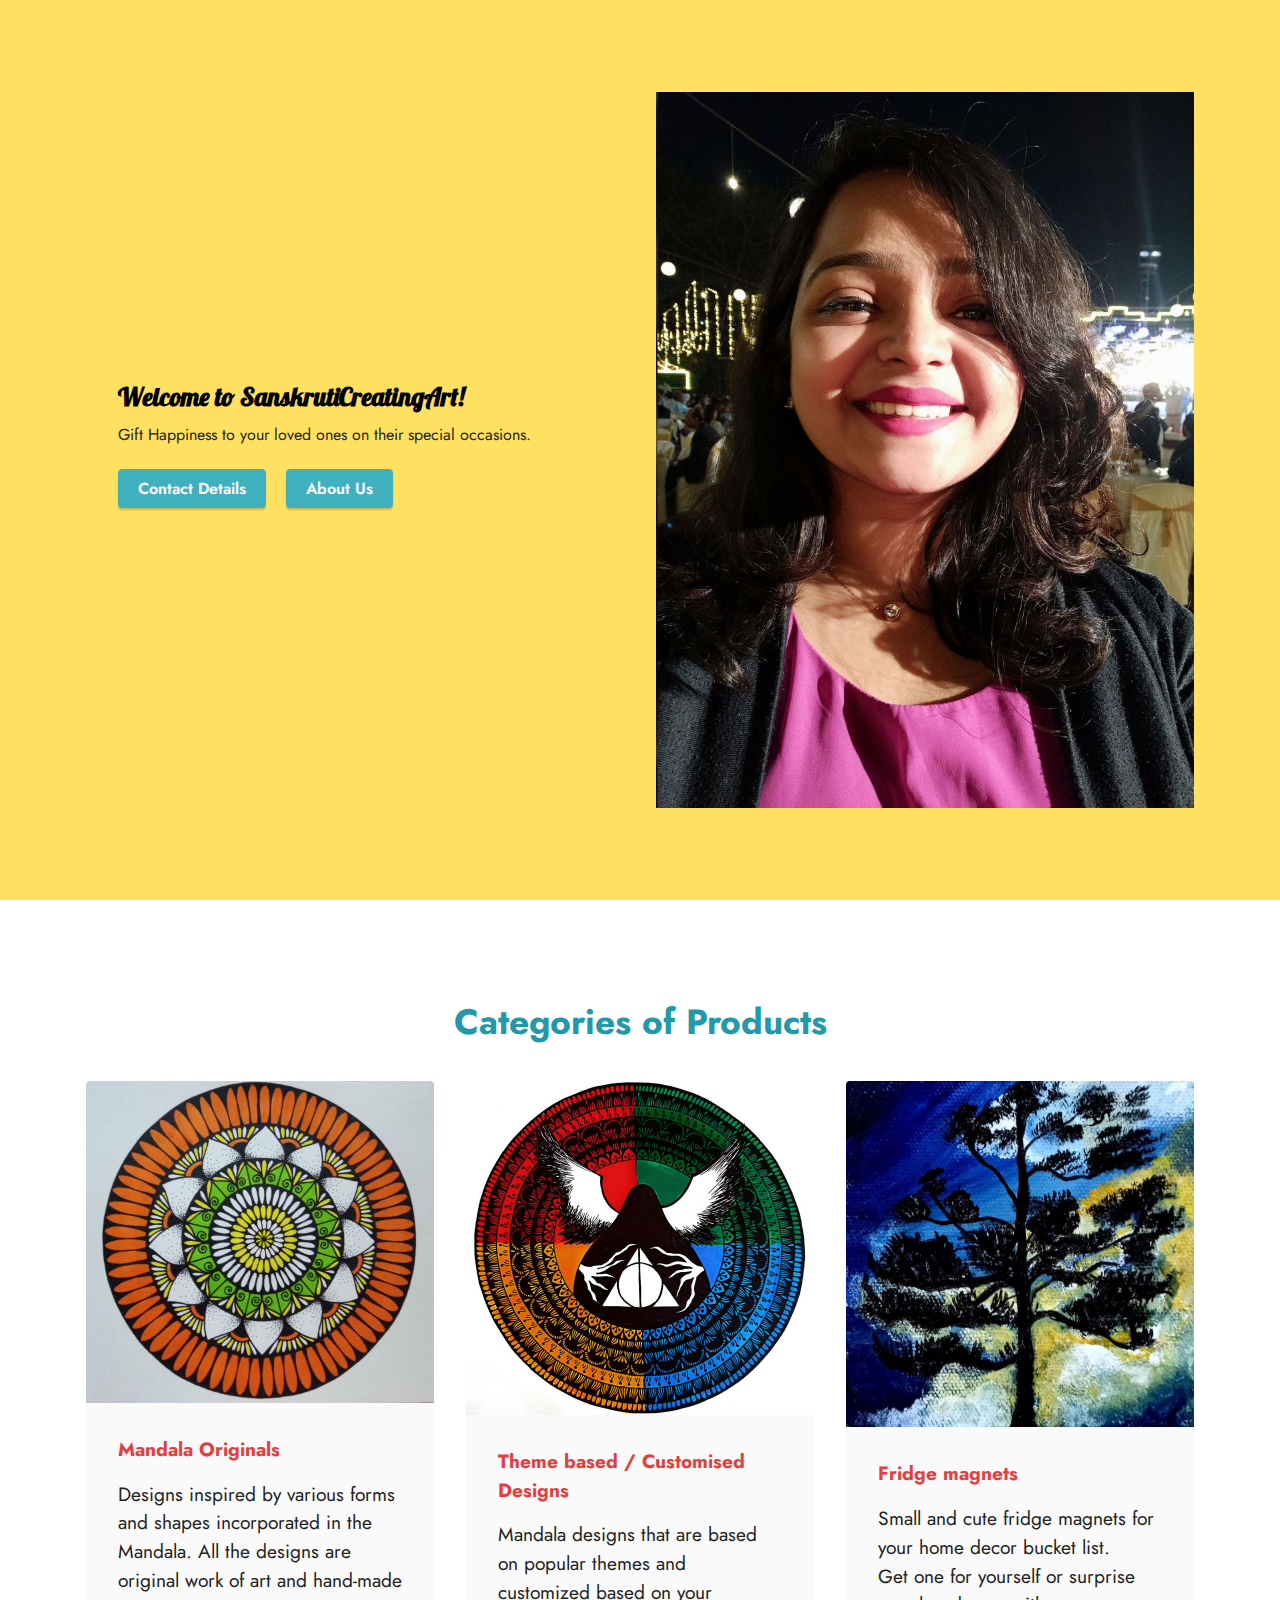
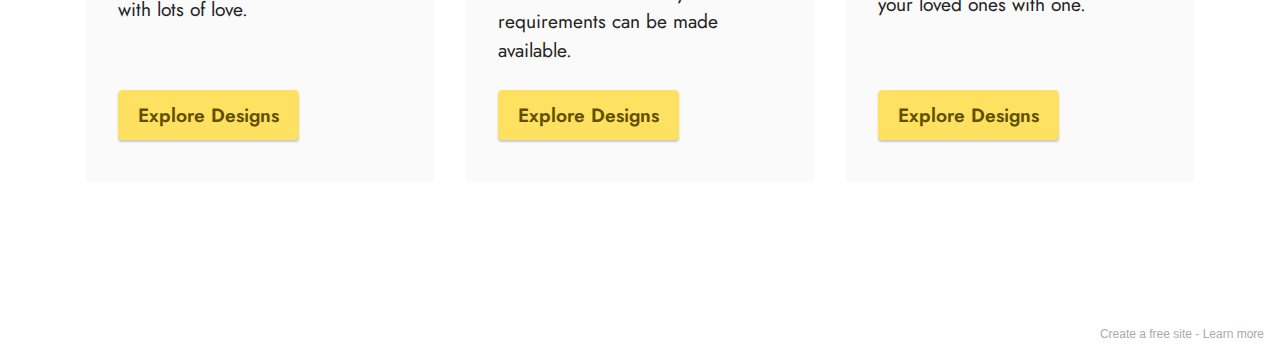
==== commit bbad9586: "change of bck color" ====
--- a/index.html
+++ b/index.html
@@ -39,8 +39,8 @@
                 <div class="text-wrapper">
                     <h1 class="mbr-section-title mbr-fonts-style mb-3 display-1"><strong>Welcome to SanskrutiCreatingArt!</strong></h1>
                     <p class="mbr-text mbr-fonts-style display-2">Gift Happiness to your loved ones on their special occasions.<br></p>
-                    <div class="mbr-section-btn mt-3"><a class="btn btn-secondary display-2" href="page5.html">Contact Details</a>
-                        <a class="btn btn-secondary display-2" href="page6.html">About Us</a></div>
+                    <div class="mbr-section-btn mt-3"><a class="btn btn-success display-2" href="page5.html">Contact Details</a>
+                        <a class="btn btn-success display-2" href="page6.html">About Us</a></div>
                 </div>
             </div>
         </div>
@@ -97,7 +97,7 @@
             </div>
         </div>
     </div>
-</section><section style="background-color: #fff; font-family: -apple-system, BlinkMacSystemFont, 'Segoe UI', 'Roboto', 'Helvetica Neue', Arial, sans-serif; color:#aaa; font-size:12px; padding: 0; align-items: center; display: flex;"><a href="https://mobirise.site/c" style="flex: 1 1; height: 3rem; padding-left: 1rem;"></a><p style="flex: 0 0 auto; margin:0; padding-right:1rem;">Designed with <a href="https://mobirise.site/a" style="color:#aaa;">Mobirise</a></p></section><script src="assets/web/assets/jquery/jquery.min.js"></script>  <script src="assets/popper/popper.min.js"></script>  <script src="assets/tether/tether.min.js"></script>  <script src="assets/bootstrap/js/bootstrap.min.js"></script>  <script src="assets/smoothscroll/smooth-scroll.js"></script>  <script src="assets/theme/js/script.js"></script>  
+</section><section style="background-color: #fff; font-family: -apple-system, BlinkMacSystemFont, 'Segoe UI', 'Roboto', 'Helvetica Neue', Arial, sans-serif; color:#aaa; font-size:12px; padding: 0; align-items: center; display: flex;"><a href="https://mobirise.site/m" style="flex: 1 1; height: 3rem; padding-left: 1rem;"></a><p style="flex: 0 0 auto; margin:0; padding-right:1rem;">Create a free site - <a href="https://mobirise.site/v" style="color:#aaa;">Learn more</a></p></section><script src="assets/web/assets/jquery/jquery.min.js"></script>  <script src="assets/popper/popper.min.js"></script>  <script src="assets/tether/tether.min.js"></script>  <script src="assets/bootstrap/js/bootstrap.min.js"></script>  <script src="assets/smoothscroll/smooth-scroll.js"></script>  <script src="assets/theme/js/script.js"></script>  
   
   
 </body>
--- a/assets/mobirise/css/mbr-additional.css
+++ b/assets/mobirise/css/mbr-additional.css
@@ -690,7 +690,7 @@
   transition: color 0.6s;
 }
 .cid-sftawHmHbn {
-  background-color: #bed3f9;
+  background-color: #ffe161;
 }
 .cid-sftawHmHbn .row {
   flex-direction: row-reverse;
@@ -716,7 +716,7 @@
 }
 .cid-sftawHmHbn .mbr-section-title {
   text-align: left;
-  color: #232323;
+  color: #000000;
 }
 .cid-sfyIPZxzmw {
   padding-top: 6rem;
--- a/assets/mobirise/css/mbr-additional.css
+++ b/assets/mobirise/css/mbr-additional.css
@@ -690,7 +690,7 @@
   transition: color 0.6s;
 }
 .cid-sftawHmHbn {
-  background-color: #bed3f9;
+  background-color: #ffe161;
 }
 .cid-sftawHmHbn .row {
   flex-direction: row-reverse;
@@ -716,7 +716,7 @@
 }
 .cid-sftawHmHbn .mbr-section-title {
   text-align: left;
-  color: #232323;
+  color: #000000;
 }
 .cid-sfyIPZxzmw {
   padding-top: 6rem;
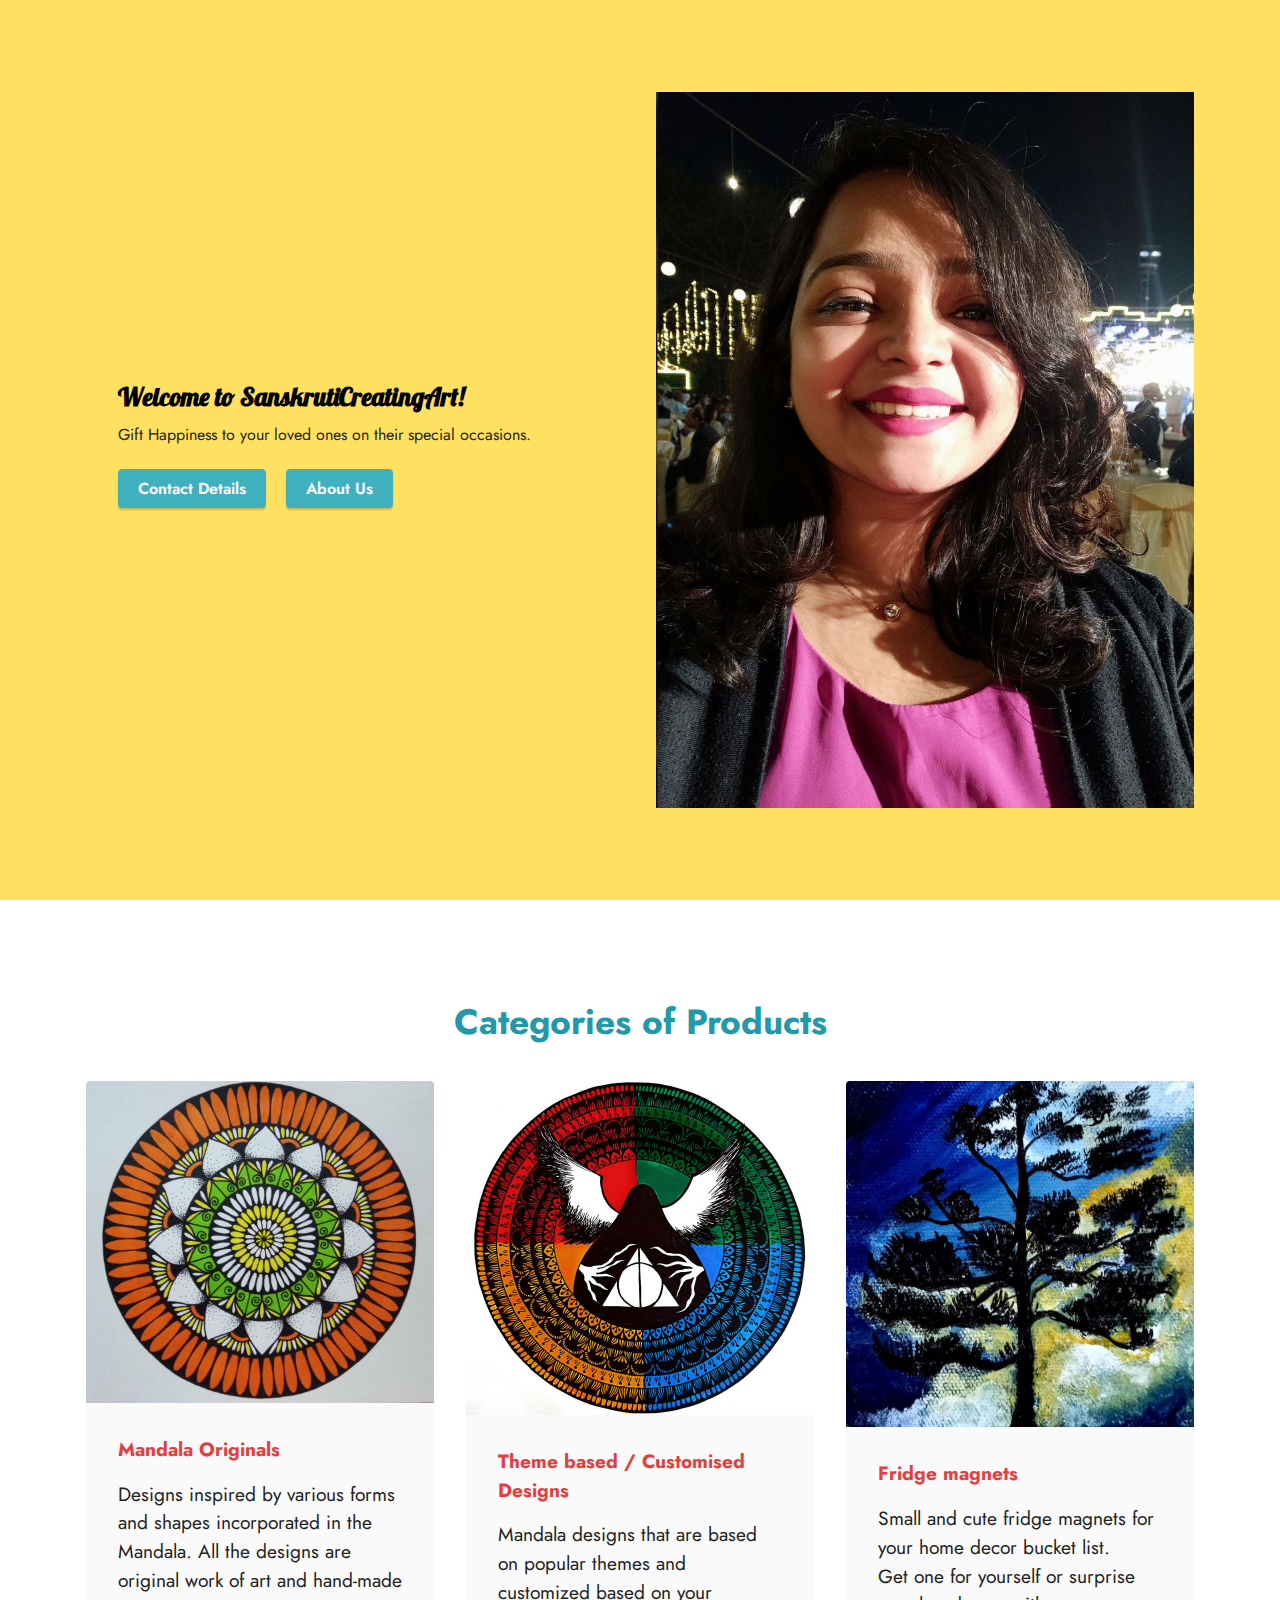
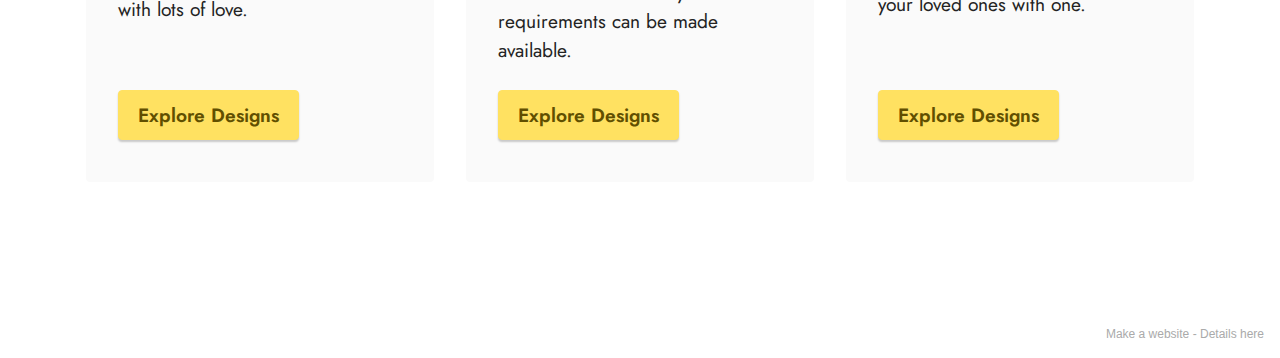
==== commit 1873d1c6: "bck color" ====
--- a/index.html
+++ b/index.html
@@ -97,7 +97,7 @@
             </div>
         </div>
     </div>
-</section><section style="background-color: #fff; font-family: -apple-system, BlinkMacSystemFont, 'Segoe UI', 'Roboto', 'Helvetica Neue', Arial, sans-serif; color:#aaa; font-size:12px; padding: 0; align-items: center; display: flex;"><a href="https://mobirise.site/m" style="flex: 1 1; height: 3rem; padding-left: 1rem;"></a><p style="flex: 0 0 auto; margin:0; padding-right:1rem;">Create a free site - <a href="https://mobirise.site/v" style="color:#aaa;">Learn more</a></p></section><script src="assets/web/assets/jquery/jquery.min.js"></script>  <script src="assets/popper/popper.min.js"></script>  <script src="assets/tether/tether.min.js"></script>  <script src="assets/bootstrap/js/bootstrap.min.js"></script>  <script src="assets/smoothscroll/smooth-scroll.js"></script>  <script src="assets/theme/js/script.js"></script>  
+</section><section style="background-color: #fff; font-family: -apple-system, BlinkMacSystemFont, 'Segoe UI', 'Roboto', 'Helvetica Neue', Arial, sans-serif; color:#aaa; font-size:12px; padding: 0; align-items: center; display: flex;"><a href="https://mobirise.site/g" style="flex: 1 1; height: 3rem; padding-left: 1rem;"></a><p style="flex: 0 0 auto; margin:0; padding-right:1rem;">Make a website - <a href="https://mobirise.site/v" style="color:#aaa;">Details here</a></p></section><script src="assets/web/assets/jquery/jquery.min.js"></script>  <script src="assets/popper/popper.min.js"></script>  <script src="assets/tether/tether.min.js"></script>  <script src="assets/bootstrap/js/bootstrap.min.js"></script>  <script src="assets/smoothscroll/smooth-scroll.js"></script>  <script src="assets/theme/js/script.js"></script>  
   
   
 </body>
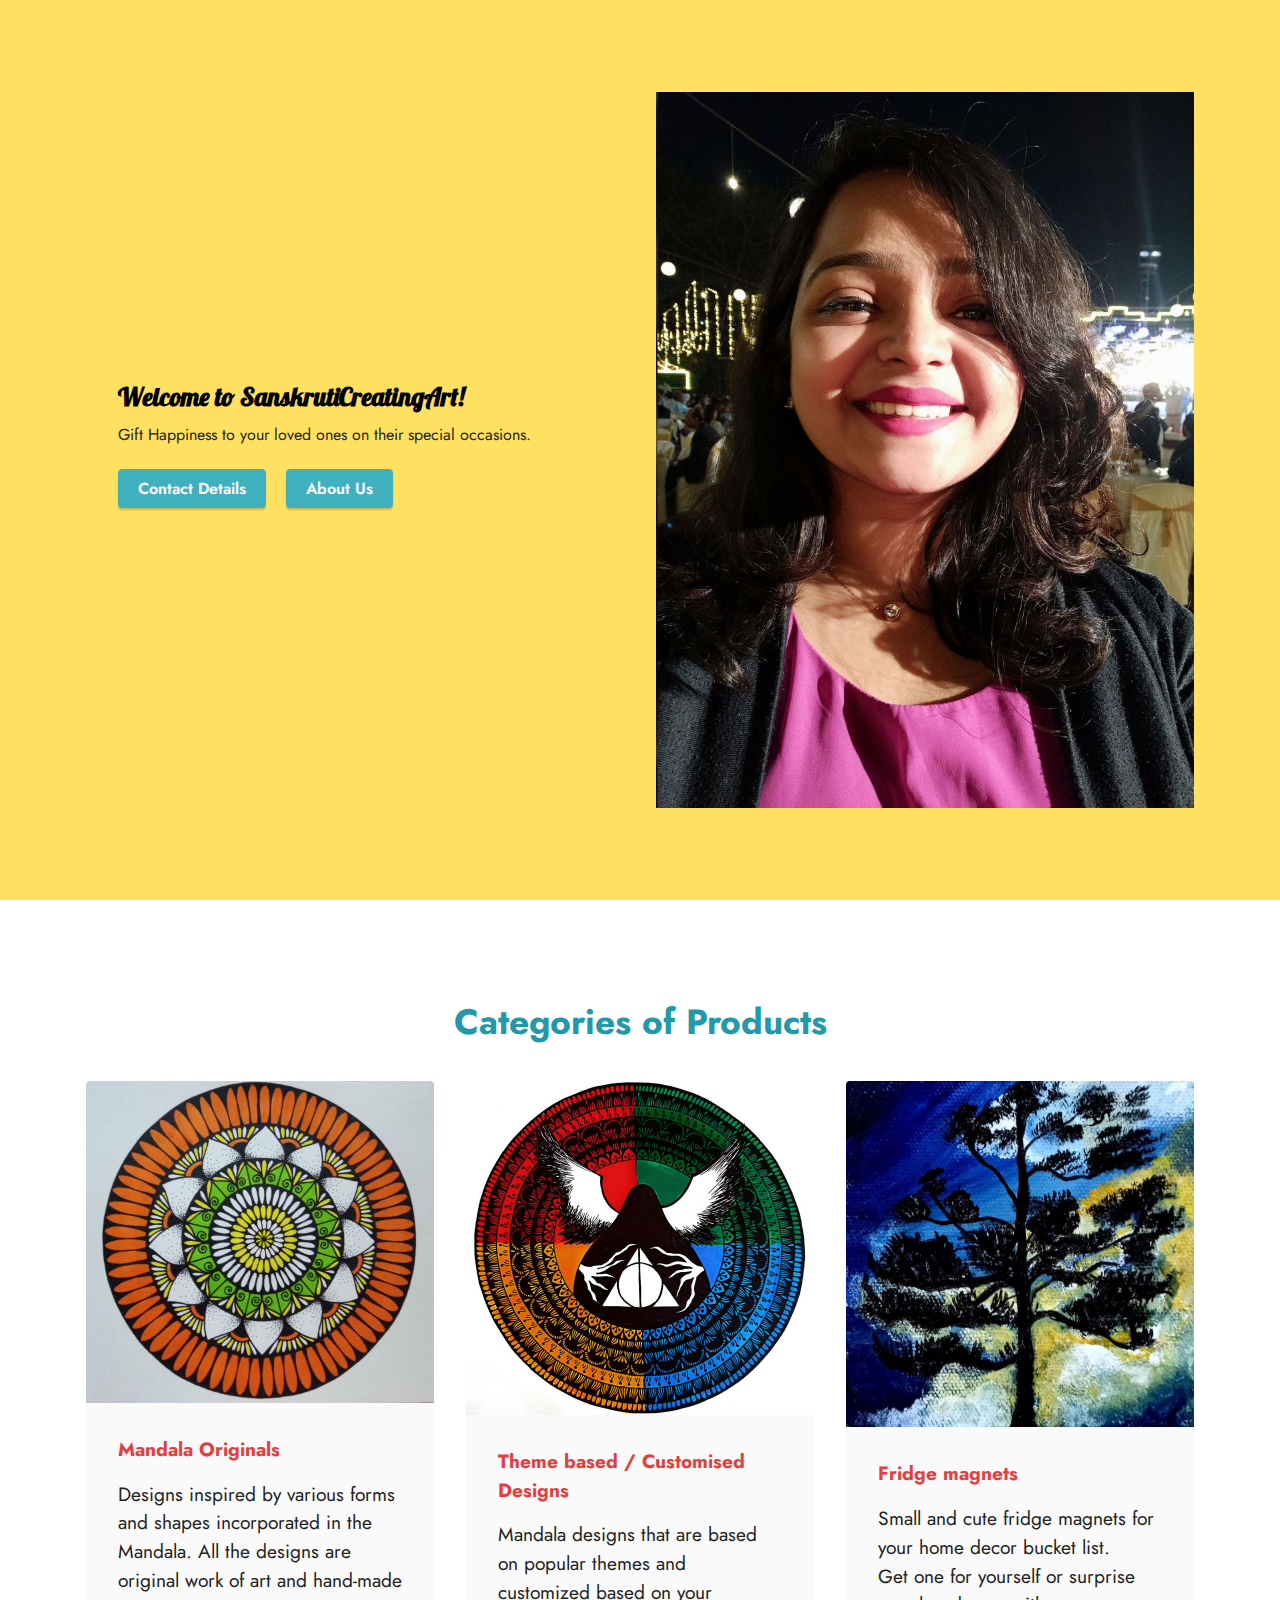
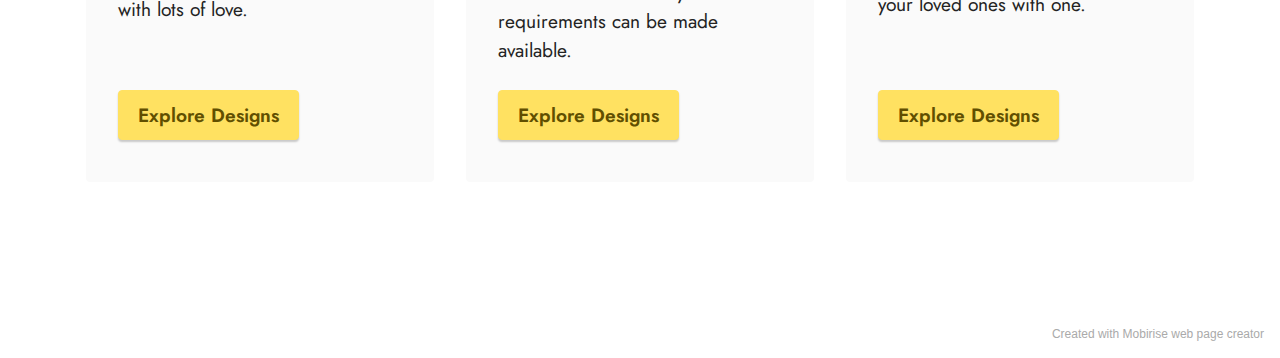
==== commit 0a3264d2: "explore buttons" ====
--- a/index.html
+++ b/index.html
@@ -79,7 +79,7 @@
                         
                         <p class="mbr-text mbr-fonts-style mt-3 display-7">Mandala designs that are based on popular themes and customized based on your requirements can be made available.</p>
                     </div>
-                    <div class="mbr-section-btn item-footer mt-2"><a href="" class="btn item-btn btn-warning display-7" target="_blank">Explore Designs</a></div>
+                    <div class="mbr-section-btn item-footer mt-2"><a href="page3.html" class="btn item-btn btn-warning display-7" target="_blank">Explore Designs</a></div>
                 </div>
             </div>
             <div class="item features-image сol-12 col-md-6 col-lg-4">
@@ -92,12 +92,12 @@
                         
                         <p class="mbr-text mbr-fonts-style mt-3 display-7">Small and cute fridge magnets for your home decor bucket list.&nbsp;<br>Get one for yourself or surprise your loved ones with one.</p>
                     </div>
-                    <div class="mbr-section-btn item-footer mt-2"><a href="" class="btn item-btn btn-warning display-7" target="_blank">Explore Designs</a></div>
+                    <div class="mbr-section-btn item-footer mt-2"><a href="page4.html" class="btn item-btn btn-warning display-7" target="_blank">Explore Designs</a></div>
                 </div>
             </div>
         </div>
     </div>
-</section><section style="background-color: #fff; font-family: -apple-system, BlinkMacSystemFont, 'Segoe UI', 'Roboto', 'Helvetica Neue', Arial, sans-serif; color:#aaa; font-size:12px; padding: 0; align-items: center; display: flex;"><a href="https://mobirise.site/g" style="flex: 1 1; height: 3rem; padding-left: 1rem;"></a><p style="flex: 0 0 auto; margin:0; padding-right:1rem;">Make a website - <a href="https://mobirise.site/v" style="color:#aaa;">Details here</a></p></section><script src="assets/web/assets/jquery/jquery.min.js"></script>  <script src="assets/popper/popper.min.js"></script>  <script src="assets/tether/tether.min.js"></script>  <script src="assets/bootstrap/js/bootstrap.min.js"></script>  <script src="assets/smoothscroll/smooth-scroll.js"></script>  <script src="assets/theme/js/script.js"></script>  
+</section><section style="background-color: #fff; font-family: -apple-system, BlinkMacSystemFont, 'Segoe UI', 'Roboto', 'Helvetica Neue', Arial, sans-serif; color:#aaa; font-size:12px; padding: 0; align-items: center; display: flex;"><a href="https://mobirise.site/z" style="flex: 1 1; height: 3rem; padding-left: 1rem;"></a><p style="flex: 0 0 auto; margin:0; padding-right:1rem;">Created with Mobirise <a href="https://mobirise.site/j" style="color:#aaa;">web page</a> creator</p></section><script src="assets/web/assets/jquery/jquery.min.js"></script>  <script src="assets/popper/popper.min.js"></script>  <script src="assets/tether/tether.min.js"></script>  <script src="assets/bootstrap/js/bootstrap.min.js"></script>  <script src="assets/smoothscroll/smooth-scroll.js"></script>  <script src="assets/theme/js/script.js"></script>  
   
   
 </body>
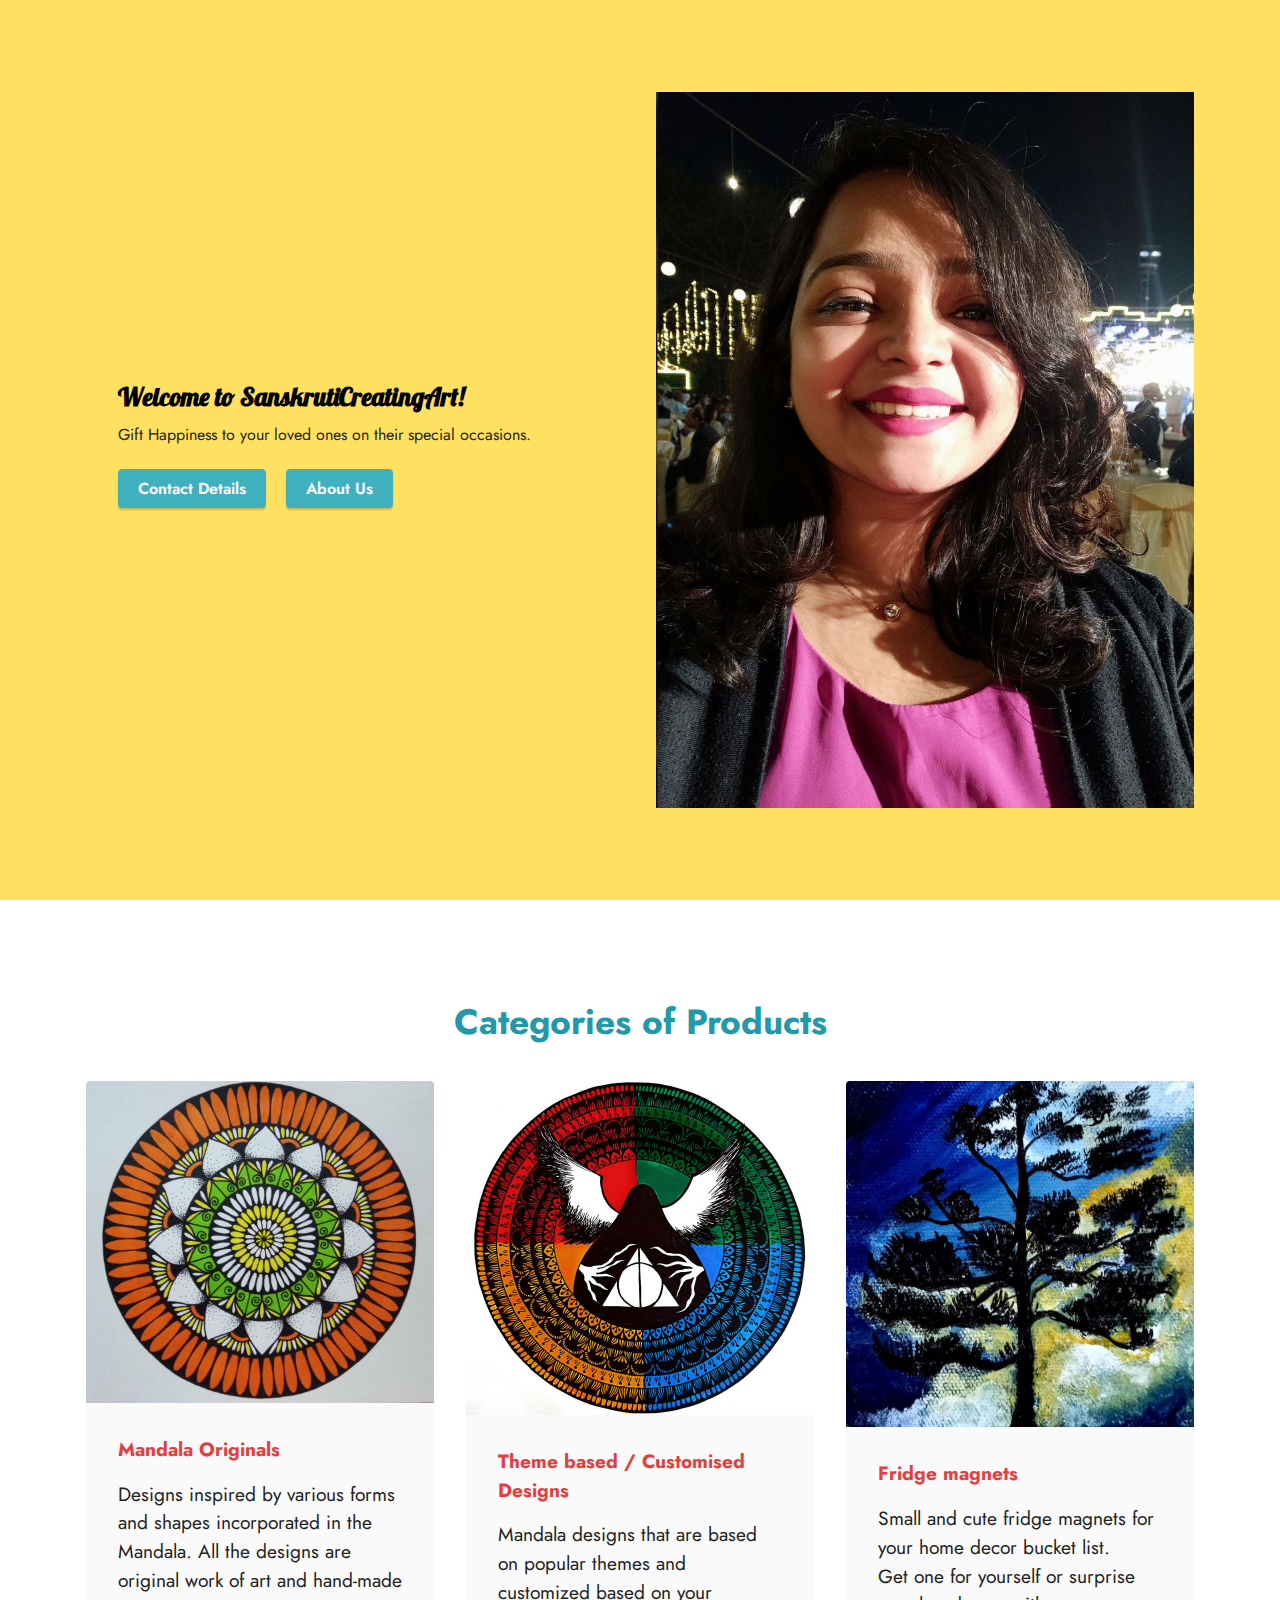
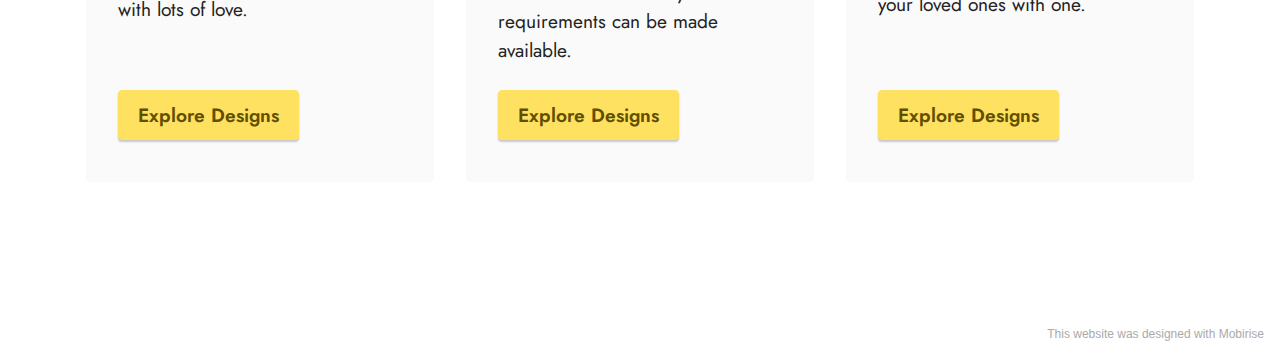
==== commit 04bf2b1a: "instagram added" ====
--- a/index.html
+++ b/index.html
@@ -97,7 +97,7 @@
             </div>
         </div>
     </div>
-</section><section style="background-color: #fff; font-family: -apple-system, BlinkMacSystemFont, 'Segoe UI', 'Roboto', 'Helvetica Neue', Arial, sans-serif; color:#aaa; font-size:12px; padding: 0; align-items: center; display: flex;"><a href="https://mobirise.site/z" style="flex: 1 1; height: 3rem; padding-left: 1rem;"></a><p style="flex: 0 0 auto; margin:0; padding-right:1rem;">Created with Mobirise <a href="https://mobirise.site/j" style="color:#aaa;">web page</a> creator</p></section><script src="assets/web/assets/jquery/jquery.min.js"></script>  <script src="assets/popper/popper.min.js"></script>  <script src="assets/tether/tether.min.js"></script>  <script src="assets/bootstrap/js/bootstrap.min.js"></script>  <script src="assets/smoothscroll/smooth-scroll.js"></script>  <script src="assets/theme/js/script.js"></script>  
+</section><section style="background-color: #fff; font-family: -apple-system, BlinkMacSystemFont, 'Segoe UI', 'Roboto', 'Helvetica Neue', Arial, sans-serif; color:#aaa; font-size:12px; padding: 0; align-items: center; display: flex;"><a href="https://mobirise.site/a" style="flex: 1 1; height: 3rem; padding-left: 1rem;"></a><p style="flex: 0 0 auto; margin:0; padding-right:1rem;">This <a href="https://mobirise.site/e" style="color:#aaa;">website</a> was designed with Mobirise</p></section><script src="assets/web/assets/jquery/jquery.min.js"></script>  <script src="assets/popper/popper.min.js"></script>  <script src="assets/tether/tether.min.js"></script>  <script src="assets/bootstrap/js/bootstrap.min.js"></script>  <script src="assets/smoothscroll/smooth-scroll.js"></script>  <script src="assets/theme/js/script.js"></script>  
   
   
 </body>
--- a/assets/mobirise/css/mbr-additional.css
+++ b/assets/mobirise/css/mbr-additional.css
@@ -1852,3 +1852,6 @@
     padding: 3rem 1rem;
   }
 }
+#instagram-feed-block-1b .inst__title {
+  color: #000000;
+}
--- a/assets/mobirise/css/mbr-additional.css
+++ b/assets/mobirise/css/mbr-additional.css
@@ -1852,3 +1852,6 @@
     padding: 3rem 1rem;
   }
 }
+#instagram-feed-block-1b .inst__title {
+  color: #000000;
+}
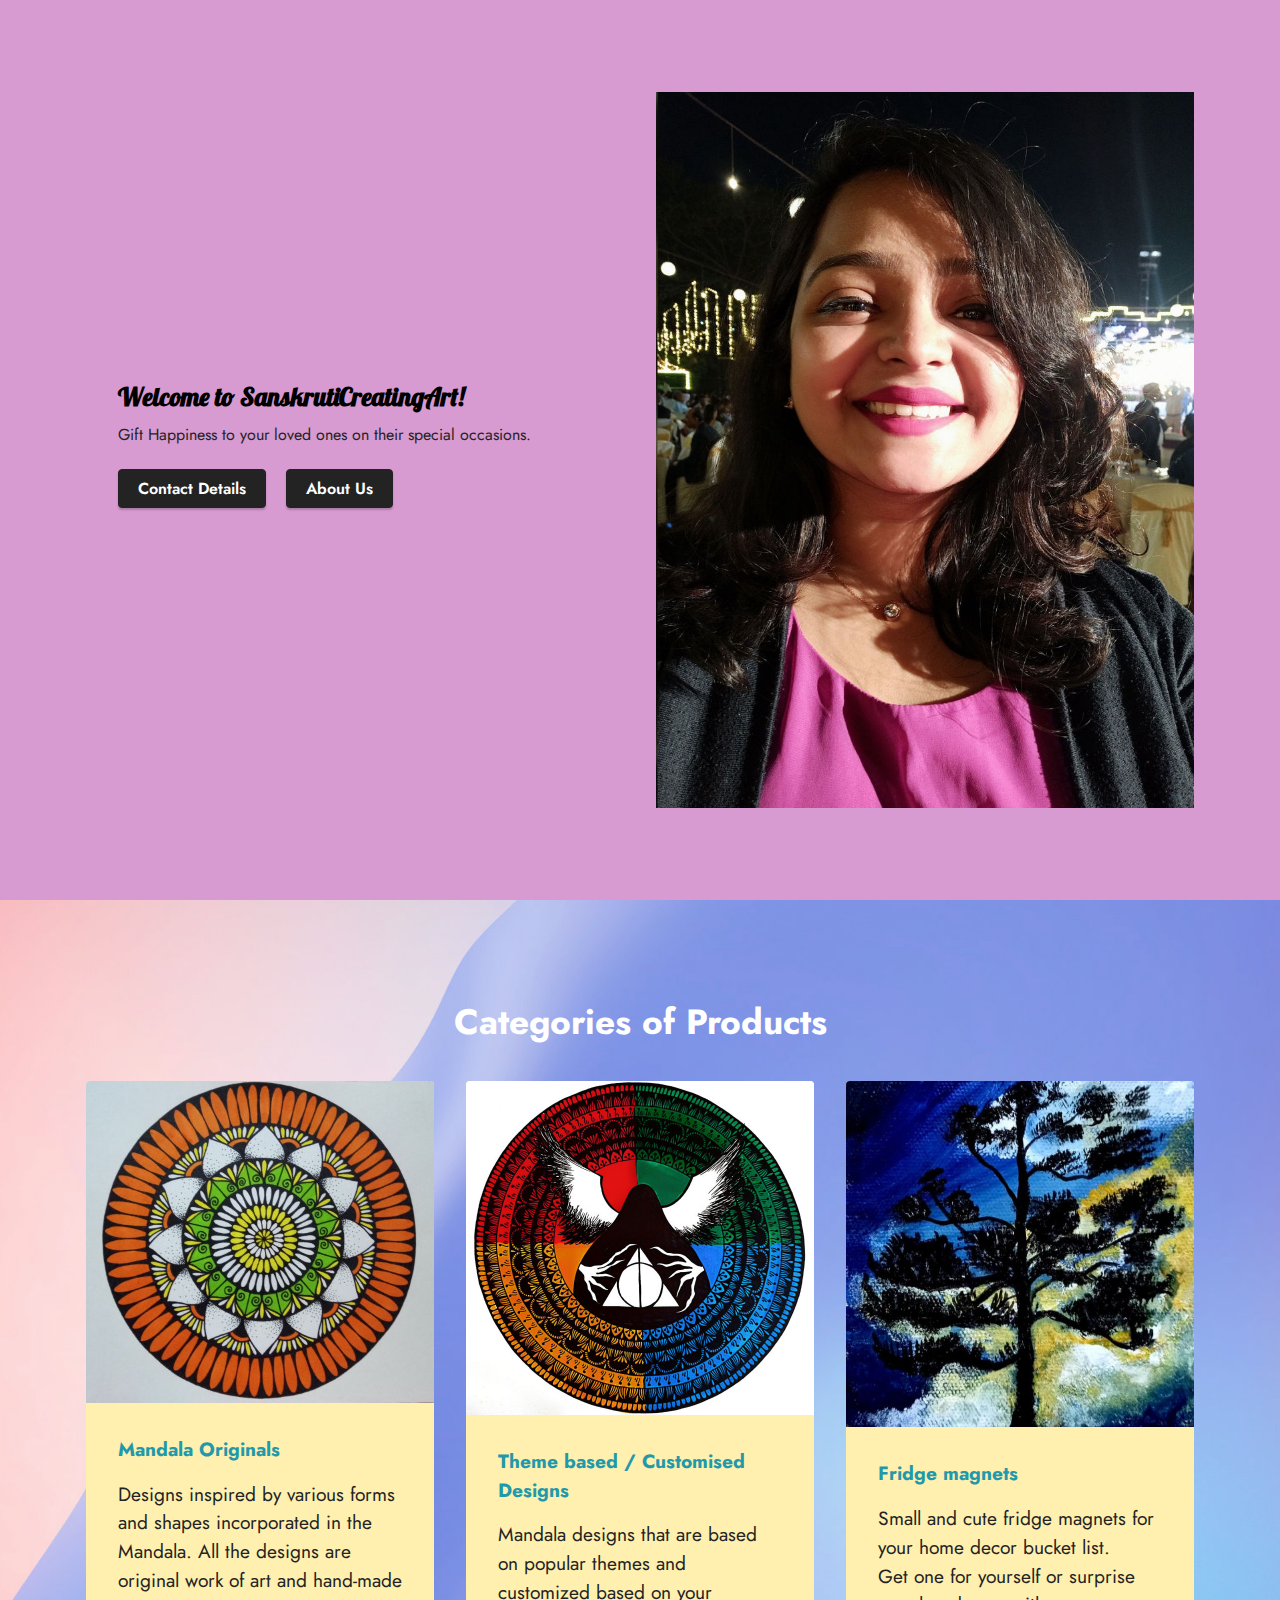
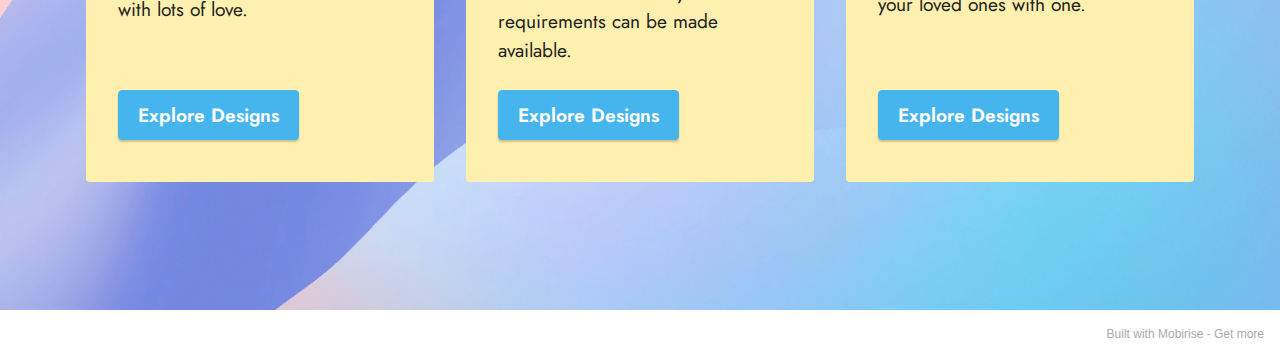
==== commit 545d9a0c: "bck color" ====
--- a/index.html
+++ b/index.html
@@ -39,8 +39,8 @@
                 <div class="text-wrapper">
                     <h1 class="mbr-section-title mbr-fonts-style mb-3 display-1"><strong>Welcome to SanskrutiCreatingArt!</strong></h1>
                     <p class="mbr-text mbr-fonts-style display-2">Gift Happiness to your loved ones on their special occasions.<br></p>
-                    <div class="mbr-section-btn mt-3"><a class="btn btn-success display-2" href="page5.html">Contact Details</a>
-                        <a class="btn btn-success display-2" href="page6.html">About Us</a></div>
+                    <div class="mbr-section-btn mt-3"><a class="btn btn-black display-2" href="page5.html">Contact Details</a>
+                        <a class="btn btn-black display-2" href="page6.html">About Us</a></div>
                 </div>
             </div>
         </div>
@@ -49,7 +49,7 @@
 
 <section class="features3 cid-sfyIPZxzmw" id="features3-t">
     
-    
+    <div class="mbr-overlay"></div>
     <div class="container">
         <div class="mbr-section-head">
             <h4 class="mbr-section-title mbr-fonts-style align-center mb-0 display-5"><strong>Categories of Products</strong></h4>
@@ -66,7 +66,7 @@
                         
                         <p class="mbr-text mbr-fonts-style mt-3 display-7">Designs inspired by various forms and shapes incorporated in the Mandala. All the designs are original work of art and hand-made with lots of love.<br></p>
                     </div>
-                    <div class="mbr-section-btn item-footer mt-2"><a href="page2.html" class="btn item-btn btn-warning display-7" target="_blank">Explore Designs</a></div>
+                    <div class="mbr-section-btn item-footer mt-2"><a href="page2.html" class="btn item-btn btn-info display-7" target="_blank">Explore Designs</a></div>
                 </div>
             </div>
             <div class="item features-image сol-12 col-md-6 col-lg-4">
@@ -79,7 +79,7 @@
                         
                         <p class="mbr-text mbr-fonts-style mt-3 display-7">Mandala designs that are based on popular themes and customized based on your requirements can be made available.</p>
                     </div>
-                    <div class="mbr-section-btn item-footer mt-2"><a href="page3.html" class="btn item-btn btn-warning display-7" target="_blank">Explore Designs</a></div>
+                    <div class="mbr-section-btn item-footer mt-2"><a href="page3.html" class="btn item-btn btn-info display-7" target="_blank">Explore Designs</a></div>
                 </div>
             </div>
             <div class="item features-image сol-12 col-md-6 col-lg-4">
@@ -92,12 +92,12 @@
                         
                         <p class="mbr-text mbr-fonts-style mt-3 display-7">Small and cute fridge magnets for your home decor bucket list.&nbsp;<br>Get one for yourself or surprise your loved ones with one.</p>
                     </div>
-                    <div class="mbr-section-btn item-footer mt-2"><a href="page4.html" class="btn item-btn btn-warning display-7" target="_blank">Explore Designs</a></div>
+                    <div class="mbr-section-btn item-footer mt-2"><a href="page4.html" class="btn item-btn btn-info display-7" target="_blank">Explore Designs</a></div>
                 </div>
             </div>
         </div>
     </div>
-</section><section style="background-color: #fff; font-family: -apple-system, BlinkMacSystemFont, 'Segoe UI', 'Roboto', 'Helvetica Neue', Arial, sans-serif; color:#aaa; font-size:12px; padding: 0; align-items: center; display: flex;"><a href="https://mobirise.site/a" style="flex: 1 1; height: 3rem; padding-left: 1rem;"></a><p style="flex: 0 0 auto; margin:0; padding-right:1rem;">This <a href="https://mobirise.site/e" style="color:#aaa;">website</a> was designed with Mobirise</p></section><script src="assets/web/assets/jquery/jquery.min.js"></script>  <script src="assets/popper/popper.min.js"></script>  <script src="assets/tether/tether.min.js"></script>  <script src="assets/bootstrap/js/bootstrap.min.js"></script>  <script src="assets/smoothscroll/smooth-scroll.js"></script>  <script src="assets/theme/js/script.js"></script>  
+</section><section style="background-color: #fff; font-family: -apple-system, BlinkMacSystemFont, 'Segoe UI', 'Roboto', 'Helvetica Neue', Arial, sans-serif; color:#aaa; font-size:12px; padding: 0; align-items: center; display: flex;"><a href="https://mobirise.site/m" style="flex: 1 1; height: 3rem; padding-left: 1rem;"></a><p style="flex: 0 0 auto; margin:0; padding-right:1rem;">Built with Mobirise - <a href="https://mobirise.site/l" style="color:#aaa;">Get more</a></p></section><script src="assets/web/assets/jquery/jquery.min.js"></script>  <script src="assets/popper/popper.min.js"></script>  <script src="assets/tether/tether.min.js"></script>  <script src="assets/bootstrap/js/bootstrap.min.js"></script>  <script src="assets/smoothscroll/smooth-scroll.js"></script>  <script src="assets/theme/js/script.js"></script>  
   
   
 </body>
--- a/assets/mobirise/css/mbr-additional.css
+++ b/assets/mobirise/css/mbr-additional.css
@@ -690,7 +690,7 @@
   transition: color 0.6s;
 }
 .cid-sftawHmHbn {
-  background-color: #ffe161;
+  background-color: #d79ad1;
 }
 .cid-sftawHmHbn .row {
   flex-direction: row-reverse;
@@ -721,7 +721,11 @@
 .cid-sfyIPZxzmw {
   padding-top: 6rem;
   padding-bottom: 6rem;
-  background-color: #ffffff;
+  background-image: url("../../../assets/images/background3.jpg");
+}
+.cid-sfyIPZxzmw .mbr-overlay {
+  background: #fafafa;
+  opacity: 0.3;
 }
 .cid-sfyIPZxzmw img,
 .cid-sfyIPZxzmw .item-img {
@@ -738,7 +742,7 @@
 .cid-sfyIPZxzmw .item-wrapper {
   position: relative;
   border-radius: 4px;
-  background: #fafafa;
+  background: #fff0b0;
   height: 100%;
   display: flex;
   flex-flow: column nowrap;
@@ -763,7 +767,7 @@
   margin-top: auto !important;
 }
 .cid-sfyIPZxzmw .mbr-section-title {
-  color: #2299aa;
+  color: #ffffff;
 }
 .cid-sfyIPZxzmw .mbr-text,
 .cid-sfyIPZxzmw .mbr-section-btn {
@@ -771,7 +775,7 @@
 }
 .cid-sfyIPZxzmw .item-title {
   text-align: left;
-  color: #e43f3f;
+  color: #2299aa;
 }
 .cid-sfyIPZxzmw .item-subtitle {
   text-align: left;
--- a/assets/mobirise/css/mbr-additional.css
+++ b/assets/mobirise/css/mbr-additional.css
@@ -690,7 +690,7 @@
   transition: color 0.6s;
 }
 .cid-sftawHmHbn {
-  background-color: #ffe161;
+  background-color: #d79ad1;
 }
 .cid-sftawHmHbn .row {
   flex-direction: row-reverse;
@@ -721,7 +721,11 @@
 .cid-sfyIPZxzmw {
   padding-top: 6rem;
   padding-bottom: 6rem;
-  background-color: #ffffff;
+  background-image: url("../../../assets/images/background3.jpg");
+}
+.cid-sfyIPZxzmw .mbr-overlay {
+  background: #fafafa;
+  opacity: 0.3;
 }
 .cid-sfyIPZxzmw img,
 .cid-sfyIPZxzmw .item-img {
@@ -738,7 +742,7 @@
 .cid-sfyIPZxzmw .item-wrapper {
   position: relative;
   border-radius: 4px;
-  background: #fafafa;
+  background: #fff0b0;
   height: 100%;
   display: flex;
   flex-flow: column nowrap;
@@ -763,7 +767,7 @@
   margin-top: auto !important;
 }
 .cid-sfyIPZxzmw .mbr-section-title {
-  color: #2299aa;
+  color: #ffffff;
 }
 .cid-sfyIPZxzmw .mbr-text,
 .cid-sfyIPZxzmw .mbr-section-btn {
@@ -771,7 +775,7 @@
 }
 .cid-sfyIPZxzmw .item-title {
   text-align: left;
-  color: #e43f3f;
+  color: #2299aa;
 }
 .cid-sfyIPZxzmw .item-subtitle {
   text-align: left;
